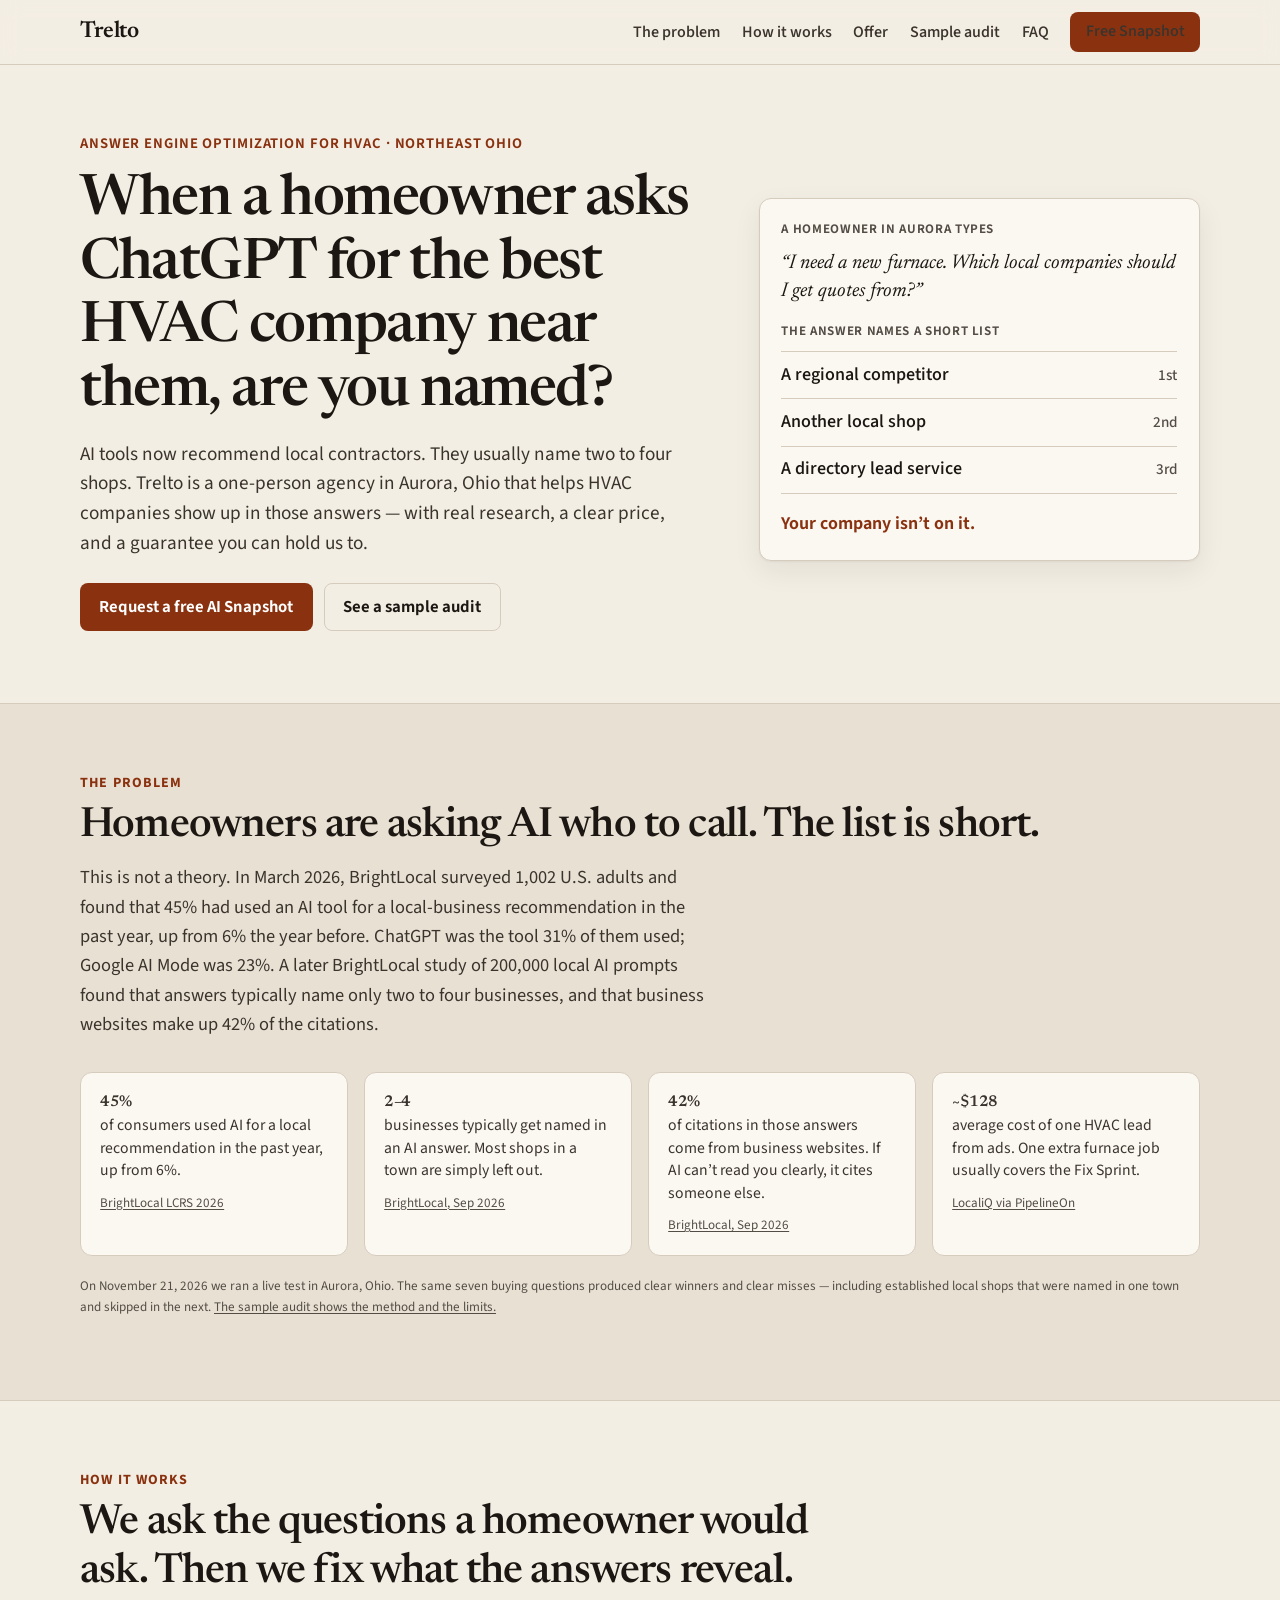
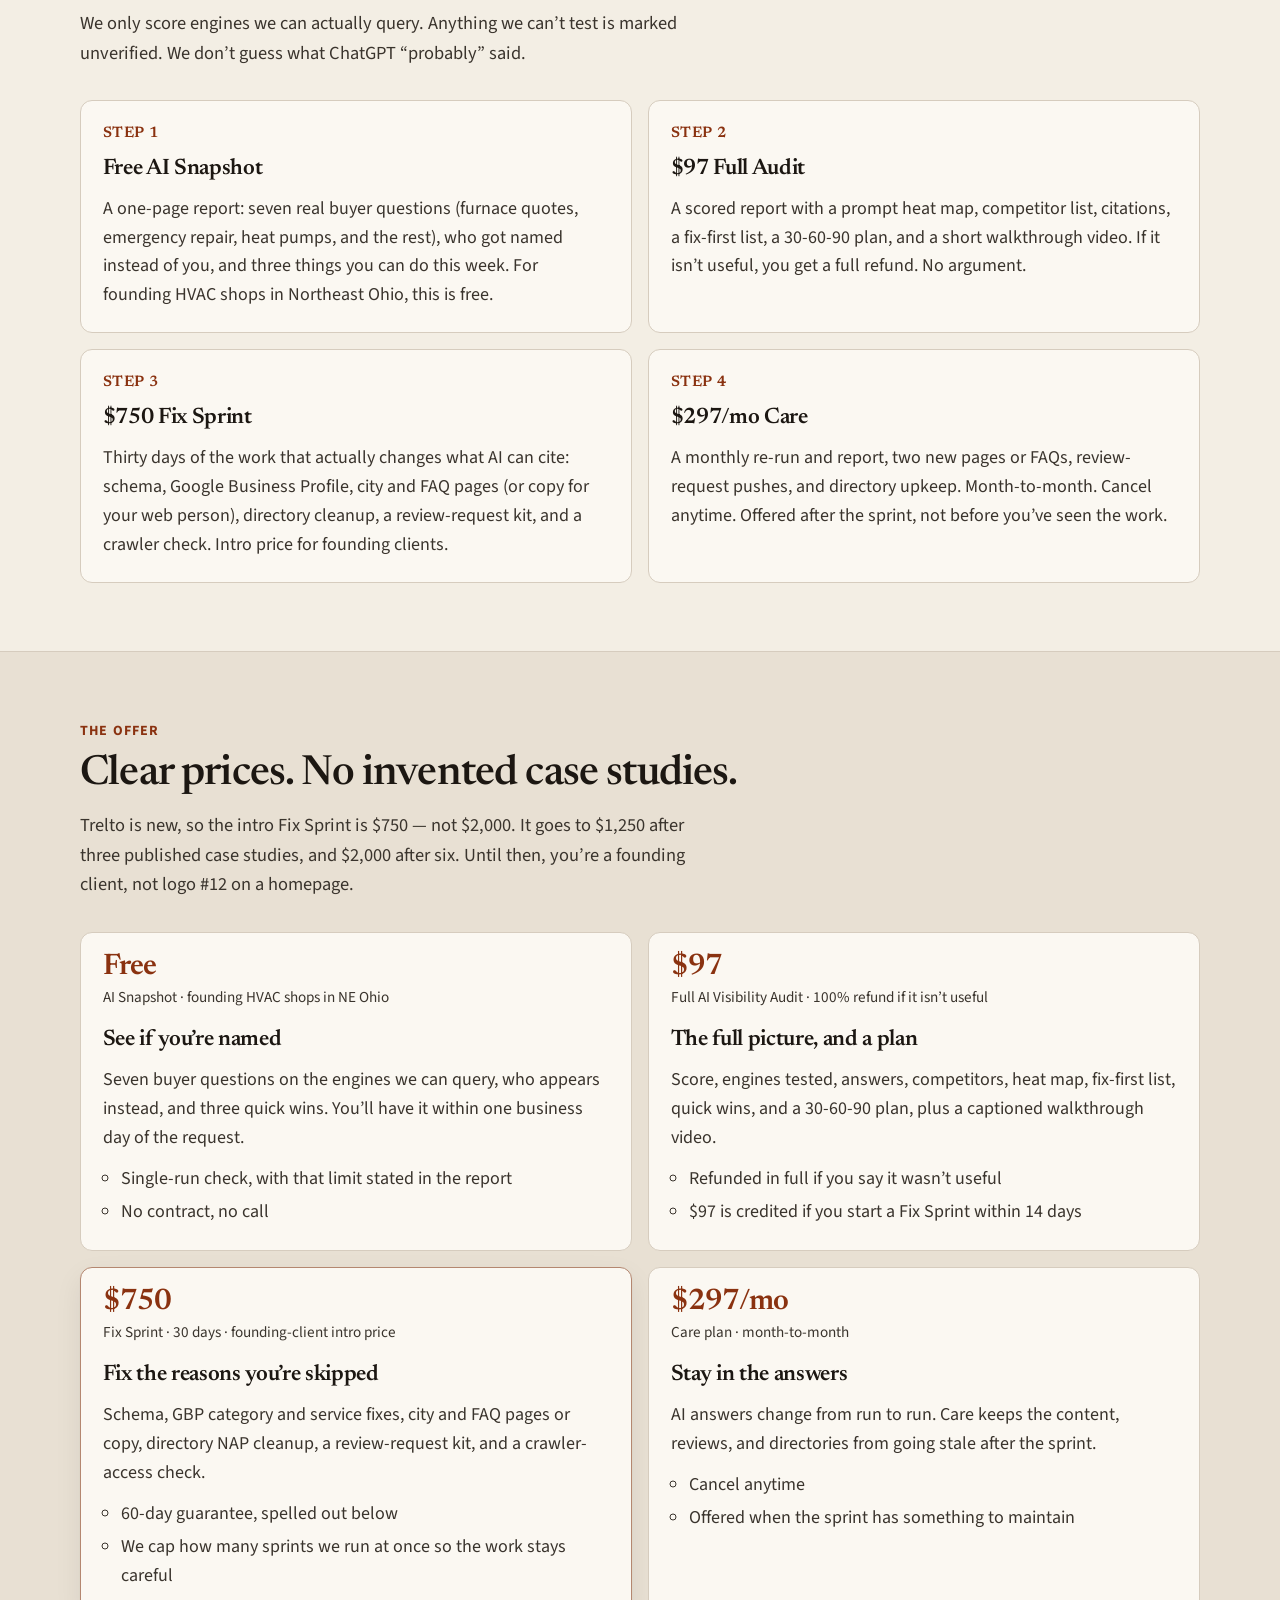
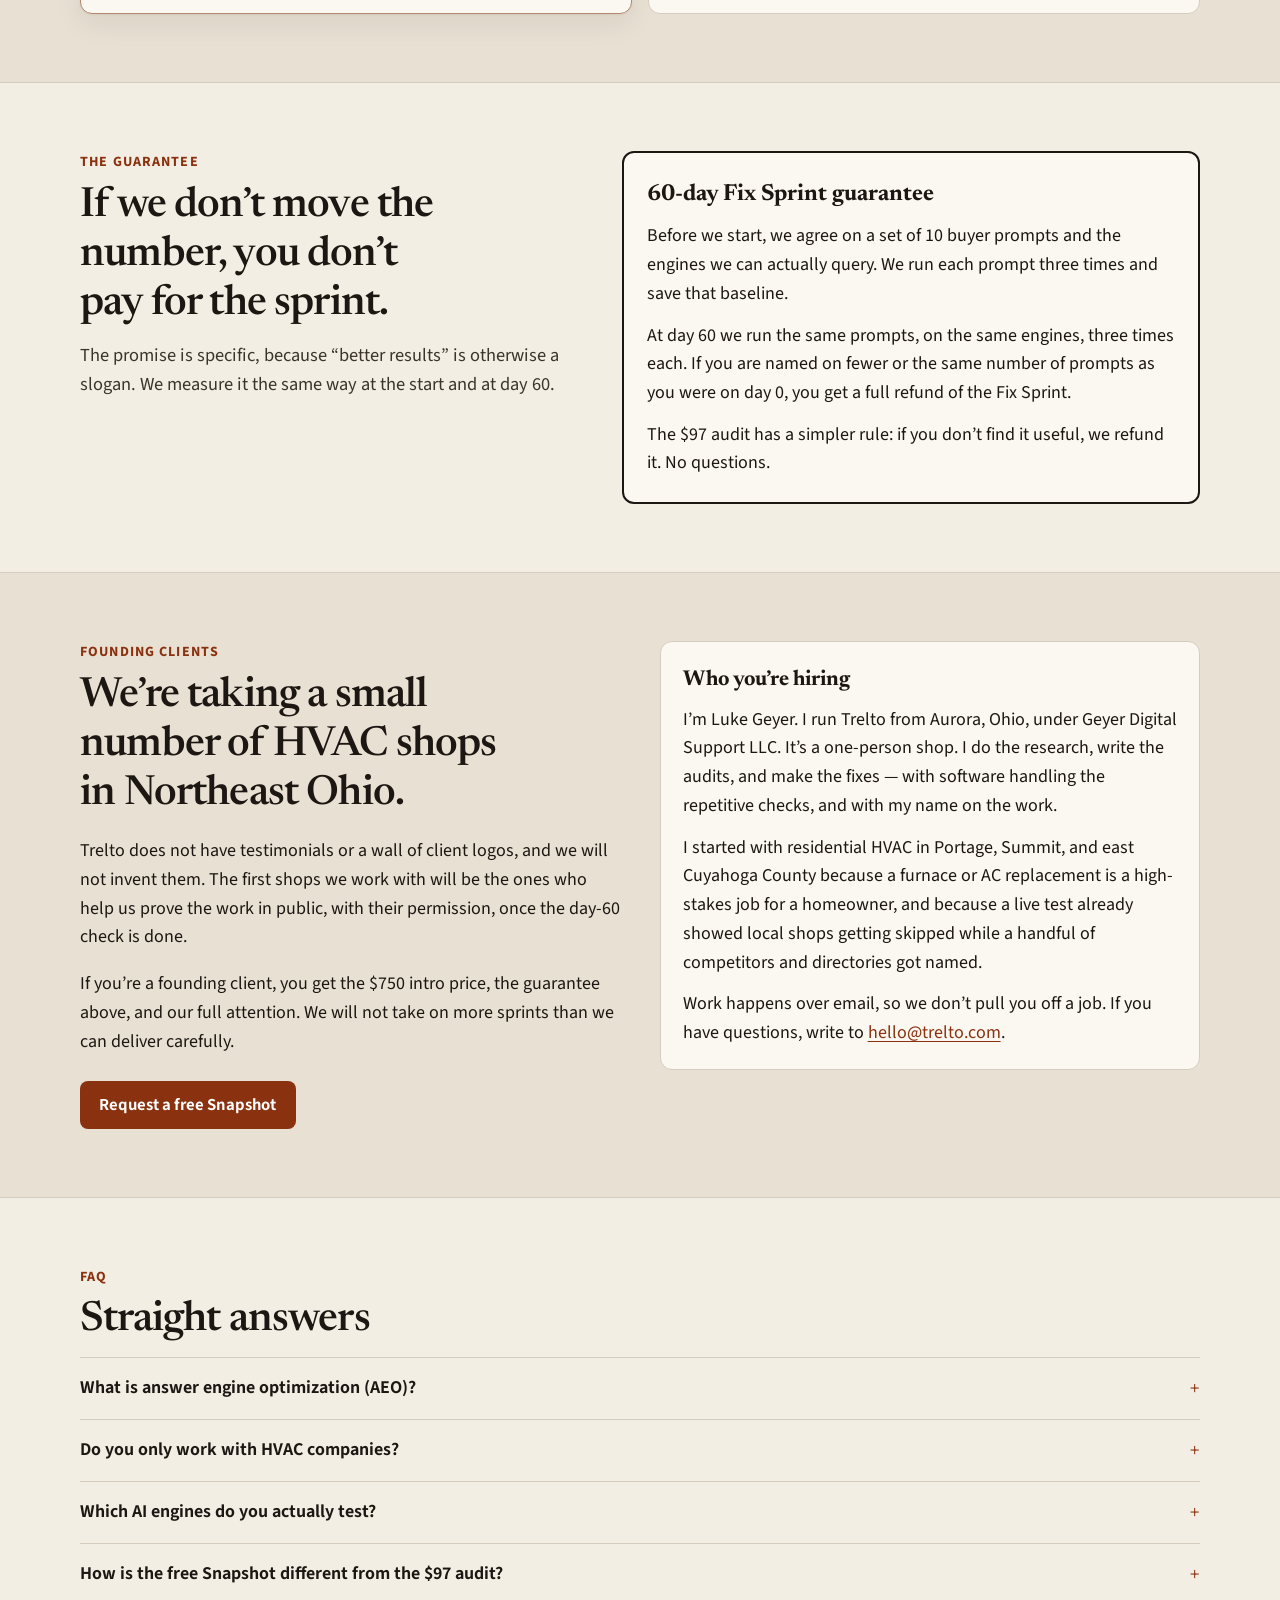
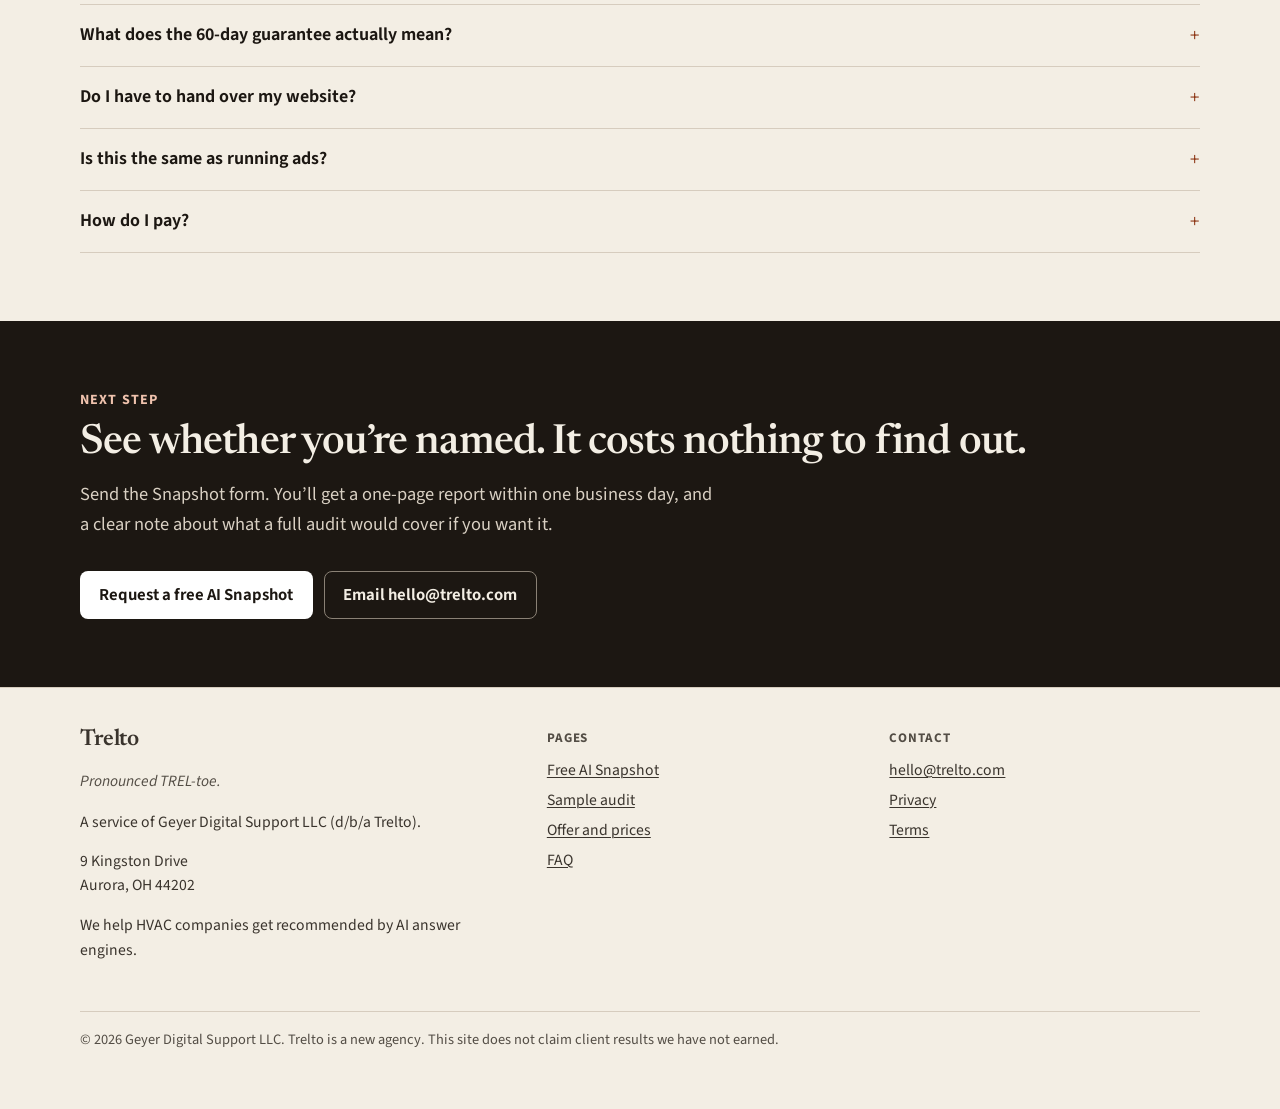
==== index.html @ c7f62af3 "Add home, styles, sample audit, and Snapshot pages" ====
<!DOCTYPE html>
<html lang="en">
<head>
  <meta charset="utf-8">
  <meta name="viewport" content="width=device-width, initial-scale=1">
  <title>Trelto — Get your HVAC company named by AI</title>
  <meta name="description" content="Trelto helps Northeast Ohio HVAC companies get recommended by ChatGPT, Google AI Overviews, and Perplexity. Free AI Snapshot, $97 audit, $750 Fix Sprint with a 60-day guarantee.">
  <link rel="canonical" href="https://trelto.com/">
  <meta name="theme-color" content="#f3eee4">
  <meta property="og:type" content="website">
  <meta property="og:site_name" content="Trelto">
  <meta property="og:title" content="Trelto — Get your HVAC company named by AI">
  <meta property="og:description" content="When a homeowner asks ChatGPT for the best HVAC company near them, are you named? Trelto is a one-person AEO agency in Aurora, Ohio.">
  <meta property="og:url" content="https://trelto.com/">
  <meta property="og:image" content="https://trelto.com/img/og.png">
  <meta property="og:image:width" content="1200">
  <meta property="og:image:height" content="630">
  <meta name="twitter:card" content="summary_large_image">
  <meta name="twitter:title" content="Trelto — Get your HVAC company named by AI">
  <meta name="twitter:description" content="When a homeowner asks ChatGPT for the best HVAC company near them, are you named?">
  <meta name="twitter:image" content="https://trelto.com/img/og.png">
  <link rel="icon" href="/img/favicon.svg" type="image/svg+xml">
  <link rel="icon" href="/img/favicon.png" type="image/png" sizes="32x32">
  <link rel="apple-touch-icon" href="/img/apple-touch-icon.png">
  <link rel="stylesheet" href="/css/styles.css">
  <script type="application/ld+json">
  {
    "@context": "https://schema.org",
    "@type": ["ProfessionalService", "LocalBusiness"],
    "name": "Trelto",
    "legalName": "Geyer Digital Support LLC",
    "url": "https://trelto.com/",
    "email": "hello@trelto.com",
    "description": "Trelto is a one-person answer engine optimization agency in Aurora, Ohio. It helps local HVAC companies get recommended by ChatGPT, Google AI Overviews, and Perplexity.",
    "image": "https://trelto.com/img/og.png",
    "founder": { "@type": "Person", "name": "Luke Geyer" },
    "alternateName": "Trelto",
    "address": {
      "@type": "PostalAddress",
      "streetAddress": "9 Kingston Drive",
      "addressLocality": "Aurora",
      "addressRegion": "OH",
      "postalCode": "44202",
      "addressCountry": "US"
    },
    "areaServed": [
      { "@type": "AdministrativeArea", "name": "Northeast Ohio" },
      { "@type": "City", "name": "Aurora", "containedInPlace": { "@type": "State", "name": "Ohio" } },
      { "@type": "AdministrativeArea", "name": "Portage County" },
      { "@type": "AdministrativeArea", "name": "Summit County" },
      { "@type": "AdministrativeArea", "name": "Cuyahoga County" }
    ],
    "priceRange": "$97–$750",
    "serviceType": "Answer engine optimization",
    "knowsAbout": ["Answer engine optimization", "Local SEO", "HVAC marketing", "Google Business Profile"],
    "offers": [
      {
        "@type": "Offer",
        "name": "AI Snapshot",
        "price": "0",
        "priceCurrency": "USD",
        "description": "A one-page check of how AI answer engines respond to seven local buyer questions, plus three quick wins."
      },
      {
        "@type": "Offer",
        "name": "Full AI Visibility Audit",
        "price": "97",
        "priceCurrency": "USD",
        "description": "A scored audit with a prompt heat map, competitor list, fix-first plan, and a walkthrough video. 100% refund if it is not useful."
      },
      {
        "@type": "Offer",
        "name": "Fix Sprint",
        "price": "750",
        "priceCurrency": "USD",
        "description": "A 30-day intro engagement to fix the issues that keep an HVAC company out of AI answers, with a 60-day refund guarantee."
      },
      {
        "@type": "Offer",
        "name": "Care plan",
        "price": "297",
        "priceCurrency": "USD",
        "description": "Month-to-month AI visibility upkeep. Cancel anytime."
      }
    ]
  }
  </script>
</head>
<body>
  <a class="skip-link" href="#main">Skip to content</a>
  <header class="site-header">
    <div class="wrap header-inner">
      <a class="wordmark" href="/" aria-current="page">Trelto</a>
      <button class="nav-toggle" type="button" aria-expanded="false" aria-controls="site-nav">Menu</button>
      <nav id="site-nav" class="site-nav" aria-label="Primary">
        <ul>
          <li><a href="#problem">The problem</a></li>
          <li><a href="#how">How it works</a></li>
          <li><a href="#offer">Offer</a></li>
          <li><a href="/sample-audit.html">Sample audit</a></li>
          <li><a href="#faq">FAQ</a></li>
          <li><a class="btn btn-sm btn-primary" href="/snapshot.html">Free Snapshot</a></li>
        </ul>
      </nav>
    </div>
  </header>

  <main id="main">
    <section class="hero">
      <div class="wrap hero-grid">
        <div>
          <p class="eyebrow">Answer engine optimization for HVAC · Northeast Ohio</p>
          <h1>When a homeowner asks ChatGPT for the best HVAC company near them, are you named?</h1>
          <p class="lede">AI tools now recommend local contractors. They usually name two to four shops. Trelto is a one-person agency in Aurora, Ohio that helps HVAC companies show up in those answers — with real research, a clear price, and a guarantee you can hold us to.</p>
          <div class="btn-row">
            <a class="btn btn-primary" href="/snapshot.html">Request a free AI Snapshot</a>
            <a class="btn btn-ghost" href="/sample-audit.html">See a sample audit</a>
          </div>
        </div>
        <aside class="prompt-card" aria-label="Example of an AI answer that skips a local shop">
          <p class="prompt-label">A homeowner in Aurora types</p>
          <p class="prompt-q">“I need a new furnace. Which local companies should I get quotes from?”</p>
          <p class="prompt-label">The answer names a short list</p>
          <ol class="prompt-names">
            <li><span>A regional competitor</span><span class="rank">1st</span></li>
            <li><span>Another local shop</span><span class="rank">2nd</span></li>
            <li><span>A directory lead service</span><span class="rank">3rd</span></li>
          </ol>
          <p class="prompt-miss">Your company isn’t on it.</p>
        </aside>
      </div>
    </section>

    <section id="problem" class="section band">
      <div class="wrap">
        <p class="section-kicker">The problem</p>
        <h2>Homeowners are asking AI who to call. The list is short.</h2>
        <p class="intro">This is not a theory. In March 2026, BrightLocal surveyed 1,002 U.S. adults and found that 45% had used an AI tool for a local-business recommendation in the past year, up from 6% the year before. ChatGPT was the tool 31% of them used; Google AI Mode was 23%. A later BrightLocal study of 200,000 local AI prompts found that answers typically name only two to four businesses, and that business websites make up 42% of the citations.</p>
        <div class="stat-grid">
          <article class="stat">
            <p class="stat-num">45%</p>
            <p>of consumers used AI for a local recommendation in the past year, up from 6%.</p>
            <cite><a href="https://www.brightlocal.com/research/lcrs-ai-trust/">BrightLocal LCRS 2026</a></cite>
          </article>
          <article class="stat">
            <p class="stat-num">2–4</p>
            <p>businesses typically get named in an AI answer. Most shops in a town are simply left out.</p>
            <cite><a href="https://www.brightlocal.com/research/local-ai-visibility-study/">BrightLocal, Sep 2026</a></cite>
          </article>
          <article class="stat">
            <p class="stat-num">42%</p>
            <p>of citations in those answers come from business websites. If AI can’t read you clearly, it cites someone else.</p>
            <cite><a href="https://www.brightlocal.com/research/local-ai-visibility-study/">BrightLocal, Sep 2026</a></cite>
          </article>
          <article class="stat">
            <p class="stat-num">~$128</p>
            <p>average cost of one HVAC lead from ads. One extra furnace job usually covers the Fix Sprint.</p>
            <cite><a href="https://pipelineon.com/blog/marketing-spend/">LocaliQ via PipelineOn</a></cite>
          </article>
        </div>
        <p class="source" style="margin-top:1.25rem">On November 21, 2026 we ran a live test in Aurora, Ohio. The same seven buying questions produced clear winners and clear misses — including established local shops that were named in one town and skipped in the next. <a href="/sample-audit.html">The sample audit shows the method and the limits.</a></p>
      </div>
    </section>

    <section id="how" class="section">
      <div class="wrap">
        <p class="section-kicker">How it works</p>
        <h2>We ask the questions a homeowner would ask. Then we fix what the answers reveal.</h2>
        <p class="intro">We only score engines we can actually query. Anything we can’t test is marked unverified. We don’t guess what ChatGPT “probably” said.</p>
        <ol class="steps">
          <li class="step">
            <span class="step-num">Step 1</span>
            <h3>Free AI Snapshot</h3>
            <p>A one-page report: seven real buyer questions (furnace quotes, emergency repair, heat pumps, and the rest), who got named instead of you, and three things you can do this week. For founding HVAC shops in Northeast Ohio, this is free.</p>
          </li>
          <li class="step">
            <span class="step-num">Step 2</span>
            <h3>$97 Full Audit</h3>
            <p>A scored report with a prompt heat map, competitor list, citations, a fix-first list, a 30-60-90 plan, and a short walkthrough video. If it isn’t useful, you get a full refund. No argument.</p>
          </li>
          <li class="step">
            <span class="step-num">Step 3</span>
            <h3>$750 Fix Sprint</h3>
            <p>Thirty days of the work that actually changes what AI can cite: schema, Google Business Profile, city and FAQ pages (or copy for your web person), directory cleanup, a review-request kit, and a crawler check. Intro price for founding clients.</p>
          </li>
          <li class="step">
            <span class="step-num">Step 4</span>
            <h3>$297/mo Care</h3>
            <p>A monthly re-run and report, two new pages or FAQs, review-request pushes, and directory upkeep. Month-to-month. Cancel anytime. Offered after the sprint, not before you’ve seen the work.</p>
          </li>
        </ol>
      </div>
    </section>

    <section id="offer" class="section band">
      <div class="wrap">
        <p class="section-kicker">The offer</p>
        <h2>Clear prices. No invented case studies.</h2>
        <p class="intro">Trelto is new, so the intro Fix Sprint is $750 — not $2,000. It goes to $1,250 after three published case studies, and $2,000 after six. Until then, you’re a founding client, not logo #12 on a homepage.</p>
        <ul class="offer-list">
          <li class="offer-card">
            <span class="offer-price">Free</span>
            <p class="offer-meta">AI Snapshot · founding HVAC shops in NE Ohio</p>
            <h3>See if you’re named</h3>
            <p>Seven buyer questions on the engines we can query, who appears instead, and three quick wins. You’ll have it within one business day of the request.</p>
            <ul>
              <li>Single-run check, with that limit stated in the report</li>
              <li>No contract, no call</li>
            </ul>
          </li>
          <li class="offer-card">
            <span class="offer-price">$97</span>
            <p class="offer-meta">Full AI Visibility Audit · 100% refund if it isn’t useful</p>
            <h3>The full picture, and a plan</h3>
            <p>Score, engines tested, answers, competitors, heat map, fix-first list, quick wins, and a 30-60-90 plan, plus a captioned walkthrough video.</p>
            <ul>
              <li>Refunded in full if you say it wasn’t useful</li>
              <li>$97 is credited if you start a Fix Sprint within 14 days</li>
            </ul>
          </li>
          <li class="offer-card featured">
            <span class="offer-price">$750</span>
            <p class="offer-meta">Fix Sprint · 30 days · founding-client intro price</p>
            <h3>Fix the reasons you’re skipped</h3>
            <p>Schema, GBP category and service fixes, city and FAQ pages or copy, directory NAP cleanup, a review-request kit, and a crawler-access check.</p>
            <ul>
              <li>60-day guarantee, spelled out below</li>
              <li>We cap how many sprints we run at once so the work stays careful</li>
            </ul>
          </li>
          <li class="offer-card">
            <span class="offer-price">$297/mo</span>
            <p class="offer-meta">Care plan · month-to-month</p>
            <h3>Stay in the answers</h3>
            <p>AI answers change from run to run. Care keeps the content, reviews, and directories from going stale after the sprint.</p>
            <ul>
              <li>Cancel anytime</li>
              <li>Offered when the sprint has something to maintain</li>
            </ul>
          </li>
        </ul>
      </div>
    </section>

    <section id="guarantee" class="section">
      <div class="wrap guarantee">
        <div>
          <p class="section-kicker">The guarantee</p>
          <h2>If we don’t move the number, you don’t pay for the sprint.</h2>
          <p class="intro">The promise is specific, because “better results” is otherwise a slogan. We measure it the same way at the start and at day 60.</p>
        </div>
        <div class="guarantee-box">
          <h3>60-day Fix Sprint guarantee</h3>
          <p>Before we start, we agree on a set of 10 buyer prompts and the engines we can actually query. We run each prompt three times and save that baseline.</p>
          <p>At day 60 we run the same prompts, on the same engines, three times each. If you are named on fewer or the same number of prompts as you were on day 0, you get a full refund of the Fix Sprint.</p>
          <p>The $97 audit has a simpler rule: if you don’t find it useful, we refund it. No questions.</p>
        </div>
      </div>
    </section>

    <section id="founding" class="section band">
      <div class="wrap split">
        <div>
          <p class="section-kicker">Founding clients</p>
          <h2>We’re taking a small number of HVAC shops in Northeast Ohio.</h2>
          <p>Trelto does not have testimonials or a wall of client logos, and we will not invent them. The first shops we work with will be the ones who help us prove the work in public, with their permission, once the day-60 check is done.</p>
          <p>If you’re a founding client, you get the $750 intro price, the guarantee above, and our full attention. We will not take on more sprints than we can deliver carefully.</p>
          <div class="btn-row">
            <a class="btn btn-primary" href="/snapshot.html">Request a free Snapshot</a>
          </div>
        </div>
        <div id="about" class="note">
          <h3>Who you’re hiring</h3>
          <p>I’m Luke Geyer. I run Trelto from Aurora, Ohio, under Geyer Digital Support LLC. It’s a one-person shop. I do the research, write the audits, and make the fixes — with software handling the repetitive checks, and with my name on the work.</p>
          <p>I started with residential HVAC in Portage, Summit, and east Cuyahoga County because a furnace or AC replacement is a high-stakes job for a homeowner, and because a live test already showed local shops getting skipped while a handful of competitors and directories got named.</p>
          <p>Work happens over email, so we don’t pull you off a job. If you have questions, write to <a href="mailto:hello@trelto.com">hello@trelto.com</a>.</p>
        </div>
      </div>
    </section>

    <section id="faq" class="section">
      <div class="wrap">
        <p class="section-kicker">FAQ</p>
        <h2>Straight answers</h2>
        <div class="faq">
          <details>
            <summary>What is answer engine optimization (AEO)?</summary>
            <p>It’s the work of making a business easy for AI answer tools — ChatGPT, Google AI Overviews, Perplexity, and others — to name and describe accurately when someone asks a buying question. It overlaps with local SEO (your site, your Google Business Profile, your reviews, your directories), but the test is different: when a homeowner asks who to call, are you in the answer?</p>
          </details>
          <details>
            <summary>Do you only work with HVAC companies?</summary>
            <p>Right now, yes. Residential HVAC in Northeast Ohio is the first niche, on purpose. If the work holds up, we can take on nearby trades later. If you’re outside HVAC or outside this area, you can still write, but we may decline until we can do the job properly.</p>
          </details>
          <details>
            <summary>Which AI engines do you actually test?</summary>
            <p>Only engines we can query for that report. Every Snapshot and audit includes an engines table. Anything we could not test is marked unverified and is not scored. We will not estimate what ChatGPT or Google “probably” said. As more engines become testable, they get added to new reports and to sprint baselines.</p>
          </details>
          <details>
            <summary>How is the free Snapshot different from the $97 audit?</summary>
            <p>The Snapshot is one page: seven buyer questions, who was named, and three quick wins, from a single run. The $97 audit is the full report — score, heat map, competitors, citations, a ranked fix list, a 30-60-90 plan — plus a short walkthrough video. If you buy a Fix Sprint within 14 days of the audit, the $97 is credited toward it.</p>
          </details>
          <details>
            <summary>What does the 60-day guarantee actually mean?</summary>
            <p>It’s a count, not a vibe. We agree on 10 prompts and the engines we can query, run each prompt three times at day 0, and do the same at day 60. If you are not named on more of those prompts than at the start, the Fix Sprint is refunded in full. AI answers do vary from run to run, which is why we use three runs and a fixed prompt set.</p>
          </details>
          <details>
            <summary>Do I have to hand over my website?</summary>
            <p>No. After a sprint is paid, we send an intake form. You can give site access, or we can write the pages and schema and send them to your web person. We also ask for a Google Business Profile manager invite when that’s possible. We never need bank access or the ability to spend your ad budget.</p>
          </details>
          <details>
            <summary>Is this the same as running ads?</summary>
            <p>No. The Snapshot, audit, sprint, and Care plan are about organic AI answers and the public information those tools cite. We may offer a Google Ads add-on later, only after we have Care clients who want it, and ad spend would be paid by you in your own account. It is not part of the $750 sprint.</p>
          </details>
          <details>
            <summary>How do I pay?</summary>
            <p>You’ll get a Stripe payment link by email when you’re ready for the audit, the sprint, or Care. There is no checkout on this site yet, and no invoice from a random personal account. Trelto is a service of Geyer Digital Support LLC.</p>
          </details>
        </div>
      </div>
    </section>

    <section class="section ink-band cta-band" aria-labelledby="cta-title">
      <div class="wrap">
        <p class="section-kicker">Next step</p>
        <h2 id="cta-title">See whether you’re named. It costs nothing to find out.</h2>
        <p class="intro">Send the Snapshot form. You’ll get a one-page report within one business day, and a clear note about what a full audit would cover if you want it.</p>
        <div class="btn-row">
          <a class="btn btn-primary" href="/snapshot.html">Request a free AI Snapshot</a>
          <a class="btn btn-ghost" href="mailto:hello@trelto.com">Email hello@trelto.com</a>
        </div>
      </div>
    </section>
  </main>

  <footer class="site-footer">
    <div class="wrap">
      <div class="footer-grid">
        <div>
          <a class="wordmark" href="/">Trelto</a>
          <p class="pronounce">Pronounced TREL-toe.</p>
          <p>A service of Geyer Digital Support LLC (d/b/a Trelto).</p>
          <address>9 Kingston Drive<br>Aurora, OH 44202</address>
          <p>We help HVAC companies get recommended by AI answer engines.</p>
        </div>
        <div>
          <h2>Pages</h2>
          <ul>
            <li><a href="/snapshot.html">Free AI Snapshot</a></li>
            <li><a href="/sample-audit.html">Sample audit</a></li>
            <li><a href="/#offer">Offer and prices</a></li>
            <li><a href="/#faq">FAQ</a></li>
          </ul>
        </div>
        <div>
          <h2>Contact</h2>
          <ul>
            <li><a href="mailto:hello@trelto.com">hello@trelto.com</a></li>
            <li><a href="/privacy.html">Privacy</a></li>
            <li><a href="/terms.html">Terms</a></li>
          </ul>
        </div>
      </div>
      <p class="legal-line">© 2026 Geyer Digital Support LLC. Trelto is a new agency. This site does not claim client results we have not earned.</p>
    </div>
  </footer>
  <script src="/js/main.js" defer></script>
</body>
</html>
---- css/styles.css ----
/* Trelto — trelto.com
   Self-hosted fonts, mobile-first, no tracking. */

@font-face {
  font-family: "Newsreader";
  src: url("/fonts/newsreader.woff2") format("woff2");
  font-style: normal;
  font-weight: 400 700;
  font-display: swap;
}

@font-face {
  font-family: "Newsreader";
  src: url("/fonts/newsreader-italic.woff2") format("woff2");
  font-style: italic;
  font-weight: 400 700;
  font-display: swap;
}

@font-face {
  font-family: "Source Sans 3";
  src: url("/fonts/source-sans-3.woff2") format("woff2");
  font-style: normal;
  font-weight: 400 700;
  font-display: swap;
}

@font-face {
  font-family: "Source Sans 3";
  src: url("/fonts/source-sans-3-italic.woff2") format("woff2");
  font-style: italic;
  font-weight: 400 700;
  font-display: swap;
}

:root {
  --ink: #1c1712;
  --ink-soft: #3a342d;
  --muted: #534d45;
  --paper: #f3eee4;
  --paper-2: #e8e0d3;
  --white: #fbf8f2;
  --ember: #8a3210;
  --ember-hover: #6e270c;
  --ember-soft: #f1d9cc;
  --line: #d6ccbe;
  --ok: #145336;
  --ok-bg: #d7eee1;
  --mid: #6b4700;
  --mid-bg: #f3e4b8;
  --no: #7a2a1d;
  --no-bg: #f3dcd6;
  --unv: #534d45;
  --unv-bg: #e6e0d5;
  --focus: #0b57d0;
  --shadow: 0 1px 2px rgba(28, 23, 18, 0.05), 0 10px 28px rgba(28, 23, 18, 0.07);
  --radius: 12px;
  --wrap: 70rem;
  --prose: 40rem;
  --font-serif: "Newsreader", "Iowan Old Style", "Palatino Linotype", Palatino, Georgia, serif;
  --font-sans: "Source Sans 3", "Segoe UI", system-ui, -apple-system, sans-serif;
  --header-h: 4rem;
}

*,
*::before,
*::after {
  box-sizing: border-box;
}

html {
  scroll-behavior: smooth;
  -webkit-text-size-adjust: 100%;
}

@media (prefers-reduced-motion: reduce) {
  html { scroll-behavior: auto; }
  *, *::before, *::after {
    animation: none !important;
    transition: none !important;
  }
}

body {
  margin: 0;
  font-family: var(--font-sans);
  font-size: 1.125rem;
  line-height: 1.6;
  color: var(--ink);
  background: var(--paper);
  text-rendering: optimizeLegibility;
}

img { max-width: 100%; height: auto; }
iframe { border: 0; }

:focus-visible {
  outline: 3px solid var(--focus);
  outline-offset: 3px;
}

a {
  color: var(--ember);
  text-decoration-thickness: 1px;
  text-underline-offset: 0.15em;
}

a:hover,
a:focus-visible {
  color: var(--ember-hover);
}

.skip-link {
  position: absolute;
  left: 0.75rem;
  top: -4rem;
  z-index: 100;
  background: var(--ink);
  color: var(--white);
  padding: 0.6rem 0.9rem;
  border-radius: 6px;
  text-decoration: none;
}

.skip-link:focus {
  top: 0.75rem;
}

.wrap {
  width: min(100% - 2rem, var(--wrap));
  margin-inline: auto;
}

.wrap-prose {
  width: min(100% - 2rem, var(--prose));
  margin-inline: auto;
}

/* Header */

.site-header {
  position: sticky;
  top: 0;
  z-index: 50;
  background: color-mix(in srgb, var(--paper) 92%, transparent);
  backdrop-filter: blur(10px);
  border-bottom: 1px solid var(--line);
}

.header-inner {
  display: flex;
  align-items: center;
  justify-content: space-between;
  min-height: var(--header-h);
  gap: 1rem;
}

.wordmark {
  font-family: var(--font-serif);
  font-weight: 600;
  font-size: 1.45rem;
  letter-spacing: -0.02em;
  color: var(--ink);
  text-decoration: none;
  line-height: 1;
}

.wordmark:hover,
.wordmark:focus-visible {
  color: var(--ember);
}

.nav-toggle {
  display: inline-flex;
  align-items: center;
  justify-content: center;
  min-height: 2.75rem;
  padding: 0.4rem 0.8rem;
  border: 1px solid var(--line);
  background: var(--white);
  color: var(--ink);
  font: inherit;
  font-size: 1rem;
  font-weight: 600;
  border-radius: 8px;
  cursor: pointer;
}

.site-nav ul {
  list-style: none;
  margin: 0;
  padding: 0;
}

.site-nav a {
  color: var(--ink-soft);
  text-decoration: none;
  font-weight: 550;
  font-size: 1rem;
}

.site-nav a:hover,
.site-nav a[aria-current="page"] {
  color: var(--ink);
}

@media (max-width: 51.99rem) {
  .site-nav {
    display: none;
    position: absolute;
    left: 0;
    right: 0;
    top: 100%;
    background: var(--paper);
    border-bottom: 1px solid var(--line);
    padding: 0.5rem 1rem 1.25rem;
  }

  .site-nav.is-open { display: block; }

  .site-nav ul {
    display: flex;
    flex-direction: column;
    gap: 0.15rem;
  }

  .site-nav a {
    display: block;
    padding: 0.7rem 0.4rem;
  }
}

@media (min-width: 52rem) {
  .nav-toggle { display: none; }

  .site-nav ul {
    display: flex;
    align-items: center;
    gap: 1.35rem;
  }
}

/* Buttons */

.btn {
  display: inline-flex;
  align-items: center;
  justify-content: center;
  gap: 0.4rem;
  min-height: 3rem;
  padding: 0.55rem 1.15rem;
  border-radius: 8px;
  font-family: var(--font-sans);
  font-size: 1.05rem;
  font-weight: 650;
  text-decoration: none;
  border: 1px solid transparent;
  cursor: pointer;
  line-height: 1.2;
}

.btn-sm {
  min-height: 2.5rem;
  padding: 0.35rem 0.9rem;
  font-size: 0.98rem;
}

.btn-primary {
  background: var(--ember);
  color: #fff;
}

.btn-primary:hover,
.btn-primary:focus-visible {
  background: var(--ember-hover);
  color: #fff;
}

.btn-ghost {
  background: transparent;
  color: var(--ink);
  border-color: var(--line);
}

.btn-ghost:hover,
.btn-ghost:focus-visible {
  background: var(--white);
  border-color: var(--ink);
}

.btn-row {
  display: flex;
  flex-wrap: wrap;
  gap: 0.7rem;
  margin-top: 1.5rem;
}

/* Hero */

.hero {
  padding: 2.5rem 0 3rem;
}

@media (min-width: 52rem) {
  .hero { padding: 4rem 0 4.5rem; }
}

.hero-grid {
  display: grid;
  gap: 2rem;
}

@media (min-width: 58rem) {
  .hero-grid {
    grid-template-columns: minmax(0, 1.2fr) minmax(18rem, 0.85fr);
    gap: 3.5rem;
    align-items: center;
  }
}

.eyebrow {
  display: inline-block;
  font-size: 0.92rem;
  font-weight: 650;
  letter-spacing: 0.06em;
  text-transform: uppercase;
  color: var(--ember);
  margin: 0 0 0.85rem;
}

.hero h1 {
  font-family: var(--font-serif);
  font-weight: 550;
  font-size: clamp(2.05rem, 1.2rem + 3vw, 3.55rem);
  line-height: 1.12;
  letter-spacing: -0.025em;
  margin: 0 0 1rem;
  text-wrap: balance;
}

.lede {
  font-size: 1.2rem;
  line-height: 1.55;
  color: var(--ink-soft);
  margin: 0;
  max-width: 38rem;
}

.prompt-card {
  background: var(--white);
  border: 1px solid var(--line);
  border-radius: var(--radius);
  box-shadow: var(--shadow);
  padding: 1.25rem 1.35rem 1.35rem;
}

.prompt-card p {
  margin: 0;
}

.prompt-label {
  font-size: 0.82rem;
  font-weight: 650;
  letter-spacing: 0.05em;
  text-transform: uppercase;
  color: var(--muted);
  margin-bottom: 0.55rem !important;
}

.prompt-q {
  font-family: var(--font-serif);
  font-size: 1.25rem;
  font-style: italic;
  line-height: 1.4;
  margin-bottom: 1rem !important;
}

.prompt-names {
  list-style: none;
  margin: 0 0 1rem;
  padding: 0;
  border-top: 1px solid var(--line);
}

.prompt-names li {
  display: flex;
  align-items: baseline;
  justify-content: space-between;
  gap: 1rem;
  padding: 0.55rem 0;
  border-bottom: 1px solid var(--line);
  font-weight: 550;
}

.prompt-names .rank {
  color: var(--muted);
  font-variant-numeric: tabular-nums;
  font-weight: 500;
  font-size: 0.95rem;
}

.prompt-miss {
  margin: 0;
  color: var(--ember);
  font-weight: 650;
}

/* Sections */

.section {
  padding: 3rem 0;
}

@media (min-width: 52rem) {
  .section { padding: 4.25rem 0; }
}

.section-kicker {
  font-size: 0.88rem;
  font-weight: 700;
  letter-spacing: 0.08em;
  text-transform: uppercase;
  color: var(--ember);
  margin: 0 0 0.5rem;
}

.section h2,
.page-hero h1 {
  font-family: var(--font-serif);
  font-weight: 550;
  font-size: clamp(1.8rem, 1.2rem + 1.8vw, 2.6rem);
  letter-spacing: -0.02em;
  line-height: 1.18;
  margin: 0 0 0.75rem;
  text-wrap: balance;
}

.section .intro,
.page-hero .intro {
  font-size: 1.15rem;
  color: var(--ink-soft);
  max-width: 40rem;
  margin: 0 0 2rem;
}

.band {
  background: var(--paper-2);
  border-block: 1px solid var(--line);
}

.ink-band {
  background: var(--ink);
  color: var(--paper);
}

.ink-band h2,
.ink-band .section-kicker,
.ink-band a {
  color: var(--paper);
}

.ink-band .section-kicker { color: #efc2ad; }

.ink-band .intro { color: #d9d0c3; }

/* Stats */

.stat-grid {
  display: grid;
  gap: 1rem;
}

@media (min-width: 40rem) {
  .stat-grid { grid-template-columns: 1fr 1fr; }
}

@media (min-width: 70rem) {
  .stat-grid { grid-template-columns: repeat(4, 1fr); }
}

.stat {
  background: var(--white);
  border: 1px solid var(--line);
  border-radius: var(--radius);
  padding: 1.15rem 1.2rem 1.2rem;
}

.stat-num {
  font-family: var(--font-serif);
  font-size: 2.15rem;
  font-weight: 600;
  letter-spacing: -0.03em;
  line-height: 1;
  margin: 0 0 0.45rem;
  color: var(--ink);
}

.stat p {
  margin: 0;
  font-size: 0.98rem;
  color: var(--ink-soft);
  line-height: 1.45;
}

.stat cite,
.source {
  display: block;
  margin-top: 0.65rem;
  font-style: normal;
  font-size: 0.82rem;
  color: var(--muted);
}

.source a,
.stat cite a {
  color: var(--muted);
}

/* How it works / offer */

.steps,
.offer-list {
  list-style: none;
  margin: 0;
  padding: 0;
  display: grid;
  gap: 1rem;
}

@media (min-width: 52rem) {
  .steps { grid-template-columns: repeat(2, 1fr); }
}

.step,
.offer-card {
  background: var(--white);
  border: 1px solid var(--line);
  border-radius: var(--radius);
  padding: 1.3rem 1.35rem 1.4rem;
}

.offer-card.featured {
  border-color: color-mix(in srgb, var(--ember) 45%, var(--line));
  box-shadow: var(--shadow);
}

.step-num,
.offer-price {
  font-family: var(--font-serif);
  font-weight: 600;
  color: var(--ember);
}

.step-num {
  display: block;
  font-size: 0.95rem;
  letter-spacing: 0.04em;
  text-transform: uppercase;
  margin-bottom: 0.35rem;
}

.step h3,
.offer-card h3 {
  font-family: var(--font-serif);
  font-size: 1.4rem;
  font-weight: 600;
  margin: 0 0 0.45rem;
  letter-spacing: -0.015em;
}

.step p,
.offer-card p,
.offer-card li {
  margin: 0;
  color: var(--ink-soft);
}

.offer-card .offer-price {
  font-size: 1.85rem;
  letter-spacing: -0.03em;
  margin: 0 0 0.15rem;
  line-height: 1;
  display: block;
}

.offer-meta {
  font-size: 0.95rem;
  color: var(--muted);
  margin: 0 0 0.85rem !important;
}

.offer-card ul {
  margin: 0.75rem 0 0;
  padding-left: 1.15rem;
}

.offer-card li + li { margin-top: 0.3rem; }

@media (min-width: 52rem) {
  .offer-list { grid-template-columns: 1fr 1fr; }
}

/* Guarantee */

.guarantee {
  display: grid;
  gap: 1.25rem;
  align-items: start;
}

@media (min-width: 52rem) {
  .guarantee { grid-template-columns: 1fr 1.15fr; gap: 2.5rem; }
}

.guarantee-box {
  background: var(--white);
  border: 2px solid var(--ink);
  border-radius: var(--radius);
  padding: 1.4rem 1.4rem 1.5rem;
}

.guarantee-box h3 {
  font-family: var(--font-serif);
  font-size: 1.45rem;
  margin: 0 0 0.6rem;
}

.guarantee-box p { margin: 0 0 0.8rem; }
.guarantee-box p:last-child { margin-bottom: 0; }

/* Founding / about */

.split {
  display: grid;
  gap: 1.5rem;
}

@media (min-width: 52rem) {
  .split { grid-template-columns: 1fr 1fr; gap: 2.5rem; align-items: start; }
}

.note {
  background: var(--white);
  border: 1px solid var(--line);
  border-radius: var(--radius);
  padding: 1.3rem 1.35rem;
}

.note h3 {
  font-family: var(--font-serif);
  margin: 0 0 0.5rem;
  font-size: 1.35rem;
}

.note p { margin: 0 0 0.8rem; }
.note p:last-child { margin-bottom: 0; }

/* FAQ */

.faq {
  display: grid;
  gap: 0;
  border-top: 1px solid var(--line);
}

.faq details {
  border-bottom: 1px solid var(--line);
}

.faq summary {
  cursor: pointer;
  font-weight: 650;
  padding: 1rem 0;
  list-style: none;
  display: flex;
  justify-content: space-between;
  gap: 1rem;
  align-items: baseline;
}

.faq summary::-webkit-details-marker { display: none; }

.faq summary::after {
  content: "+";
  font-family: var(--font-serif);
  font-size: 1.4rem;
  font-weight: 500;
  color: var(--ember);
  line-height: 1;
}

.faq details[open] summary::after { content: "–"; }

.faq details p {
  margin: 0 0 1.15rem;
  color: var(--ink-soft);
  max-width: 42rem;
}

.faq a { color: var(--ember); }

/* Footer */

.site-footer {
  border-top: 1px solid var(--line);
  padding: 2.5rem 0 2.75rem;
  font-size: 0.98rem;
  color: var(--ink-soft);
}

.footer-grid {
  display: grid;
  gap: 1.5rem;
}

@media (min-width: 52rem) {
  .footer-grid {
    grid-template-columns: 1.4fr 1fr 1fr;
    gap: 2rem;
  }
}

.site-footer h2 {
  font-family: var(--font-sans);
  font-size: 0.82rem;
  letter-spacing: 0.07em;
  text-transform: uppercase;
  margin: 0 0 0.55rem;
  color: var(--muted);
}

.site-footer ul {
  list-style: none;
  margin: 0;
  padding: 0;
}

.site-footer li { margin: 0 0 0.3rem; }

.site-footer a {
  color: var(--ink-soft);
  text-decoration-thickness: 1px;
  text-underline-offset: 0.15em;
}

.site-footer a:hover { color: var(--ink); }

.pronounce {
  font-style: italic;
  color: var(--muted);
}

.site-footer address {
  font-style: normal;
  margin: 0 0 0.8rem;
  line-height: 1.5;
}

.legal-line {
  margin-top: 2rem;
  padding-top: 1rem;
  border-top: 1px solid var(--line);
  font-size: 0.9rem;
  color: var(--muted);
}

/* Inner pages */

.page-hero {
  padding: 2.25rem 0 1.5rem;
}

.crumb {
  font-size: 0.95rem;
  color: var(--muted);
  margin: 0 0 0.75rem;
}

.crumb a { color: var(--muted); }

/* Forms */

.form {
  background: var(--white);
  border: 1px solid var(--line);
  border-radius: var(--radius);
  padding: 1.25rem;
  box-shadow: var(--shadow);
}

@media (min-width: 40rem) {
  .form { padding: 1.6rem 1.7rem; }
}

.form-row {
  display: grid;
  gap: 0.95rem;
}

@media (min-width: 40rem) {
  .form-row.two { grid-template-columns: 1fr 1fr; }
}

label,
.legend-like {
  display: block;
  font-weight: 650;
  font-size: 0.98rem;
  margin-bottom: 0.35rem;
}

.hint {
  font-weight: 400;
  color: var(--muted);
  font-size: 0.92rem;
}

input[type="text"],
input[type="email"],
input[type="url"],
input[type="tel"],
select,
textarea {
  width: 100%;
  min-height: 2.85rem;
  padding: 0.55rem 0.7rem;
  border: 1px solid #c9bfb0;
  border-radius: 8px;
  background: var(--white);
  color: var(--ink);
  font: inherit;
  font-size: 1.05rem;
}

textarea {
  min-height: 7.5rem;
  resize: vertical;
}

input:user-invalid,
textarea:user-invalid,
select:user-invalid {
  border-color: var(--no);
}

.checks {
  display: grid;
  gap: 0.4rem;
}

.checks label {
  font-weight: 500;
  display: flex;
  align-items: flex-start;
  gap: 0.5rem;
  margin: 0;
}

.checks input {
  margin-top: 0.3rem;
  width: 1.1rem;
  height: 1.1rem;
  accent-color: var(--ember);
}

.hp {
  position: absolute;
  left: -9999px;
  width: 1px;
  height: 1px;
  overflow: hidden;
}

.form-actions {
  display: flex;
  flex-wrap: wrap;
  align-items: center;
  gap: 0.85rem 1.2rem;
  margin-top: 1.2rem;
}

.form-note,
.form-status {
  font-size: 0.98rem;
  color: var(--ink-soft);
  margin: 0;
}

.form-status[data-state="ok"] { color: var(--ok); font-weight: 650; }
.form-status[data-state="err"] { color: var(--no); font-weight: 650; }

/* Sample audit */

.banner {
  background: var(--mid-bg);
  border: 1px solid color-mix(in srgb, var(--mid) 35%, var(--line));
  border-radius: var(--radius);
  padding: 1rem 1.15rem;
  margin: 0 0 1.75rem;
}

.banner p { margin: 0; }
.banner p + p { margin-top: 0.6rem; }

.score-block {
  display: grid;
  gap: 1.25rem;
  margin: 0 0 2rem;
}

@media (min-width: 48rem) {
  .score-block {
    grid-template-columns: auto 1fr;
    gap: 2rem;
    align-items: start;
  }
}

.score-mark {
  background: var(--white);
  border: 1px solid var(--line);
  border-radius: var(--radius);
  padding: 1.1rem 1.3rem 1.2rem;
  text-align: center;
  min-width: 11rem;
}

.score-mark .num {
  font-family: var(--font-serif);
  font-size: 4rem;
  font-weight: 600;
  letter-spacing: -0.04em;
  line-height: 0.9;
  display: block;
}

.score-mark .den {
  font-size: 1.05rem;
  color: var(--muted);
}

.grade {
  display: inline-block;
  margin-top: 0.55rem;
  background: var(--no-bg);
  color: var(--no);
  font-weight: 700;
  padding: 0.2rem 0.55rem;
  border-radius: 999px;
  font-size: 0.92rem;
}

.facts, .muted-list { color: var(--ink-soft); }

.table-wrap {
  overflow-x: auto;
  margin: 0 0 2rem;
  border: 1px solid var(--line);
  border-radius: var(--radius);
  background: var(--white);
  -webkit-overflow-scrolling: touch;
}

table {
  width: 100%;
  border-collapse: collapse;
  font-size: 0.98rem;
}

th, td {
  text-align: left;
  padding: 0.65rem 0.8rem;
  vertical-align: top;
  border-bottom: 1px solid var(--line);
}

th {
  background: var(--paper-2);
  font-weight: 650;
  white-space: nowrap;
}

tr:last-child th,
tr:last-child td { border-bottom: 0; }

.num-col { font-variant-numeric: tabular-nums; text-align: right; }

.heat {
  display: inline-flex;
  align-items: center;
  justify-content: center;
  min-width: 2.4rem;
  padding: 0.15rem 0.4rem;
  border-radius: 6px;
  font-weight: 700;
  font-size: 0.92rem;
  white-space: nowrap;
}

.heat-yes { background: var(--ok-bg); color: var(--ok); }
.heat-mid { background: var(--mid-bg); color: var(--mid); }
.heat-no { background: var(--no-bg); color: var(--no); }
.heat-na { background: var(--unv-bg); color: var(--unv); }

.audit h2 {
  font-family: var(--font-serif);
  font-size: 1.55rem;
  margin: 2.25rem 0 0.75rem;
}

.audit h3 {
  font-family: var(--font-serif);
  font-size: 1.2rem;
  margin: 1.4rem 0 0.5rem;
}

.audit ol, .audit ul { color: var(--ink-soft); }
.audit li + li { margin-top: 0.4rem; }

/* Legal */

.legal p { margin: 0 0 1rem; }
.legal h2 {
  font-family: var(--font-serif);
  font-size: 1.45rem;
  margin: 2rem 0 0.6rem;
}
.legal h3 {
  font-size: 1.1rem;
  margin: 1.3rem 0 0.4rem;
}
.legal ul { margin: 0 0 1rem; padding-left: 1.2rem; }
.legal a { color: var(--ember); }

/* CTA band */

.cta-band .btn-row { margin-top: 1rem; }

.cta-band .btn-primary {
  background: #fff;
  color: var(--ink);
}

.cta-band .btn-primary:hover {
  background: var(--paper);
  color: var(--ink);
}

.cta-band .btn-ghost {
  color: var(--paper);
  border-color: #8a8175;
}

.cta-band .btn-ghost:hover {
  background: transparent;
  border-color: var(--paper);
  color: var(--paper);
}

/* 404 */

.empty {
  padding: 4rem 0 5rem;
  text-align: left;
}

/* Print */

@media print {
  .site-header, .site-footer, .nav-toggle, .btn-row, .skip-link { display: none !important; }
  body { background: #fff; color: #000; font-size: 11pt; }
  a { color: inherit; text-decoration: none; }
  .table-wrap, .banner, .score-mark, .prompt-card, .offer-card { box-shadow: none; }
  .section, .hero, .page-hero { padding: 1rem 0; }
}

/* High contrast tweak */
@media (prefers-contrast: more) {
  .btn-primary, .site-header, .offer-card, .stat, .table-wrap {
    border-width: 2px;
  }
}

.page-grid {
  display: grid;
  gap: 2rem;
}

.page-hero .intro + .intro {
  margin-top: -1rem;
}

@media (min-width: 58rem) {
  .page-grid {
    grid-template-columns: minmax(0, 1.2fr) minmax(16rem, 0.8fr);
    align-items: start;
  }
  .page-grid .form,
  .page-grid .note {
    max-width: none;
  }
}
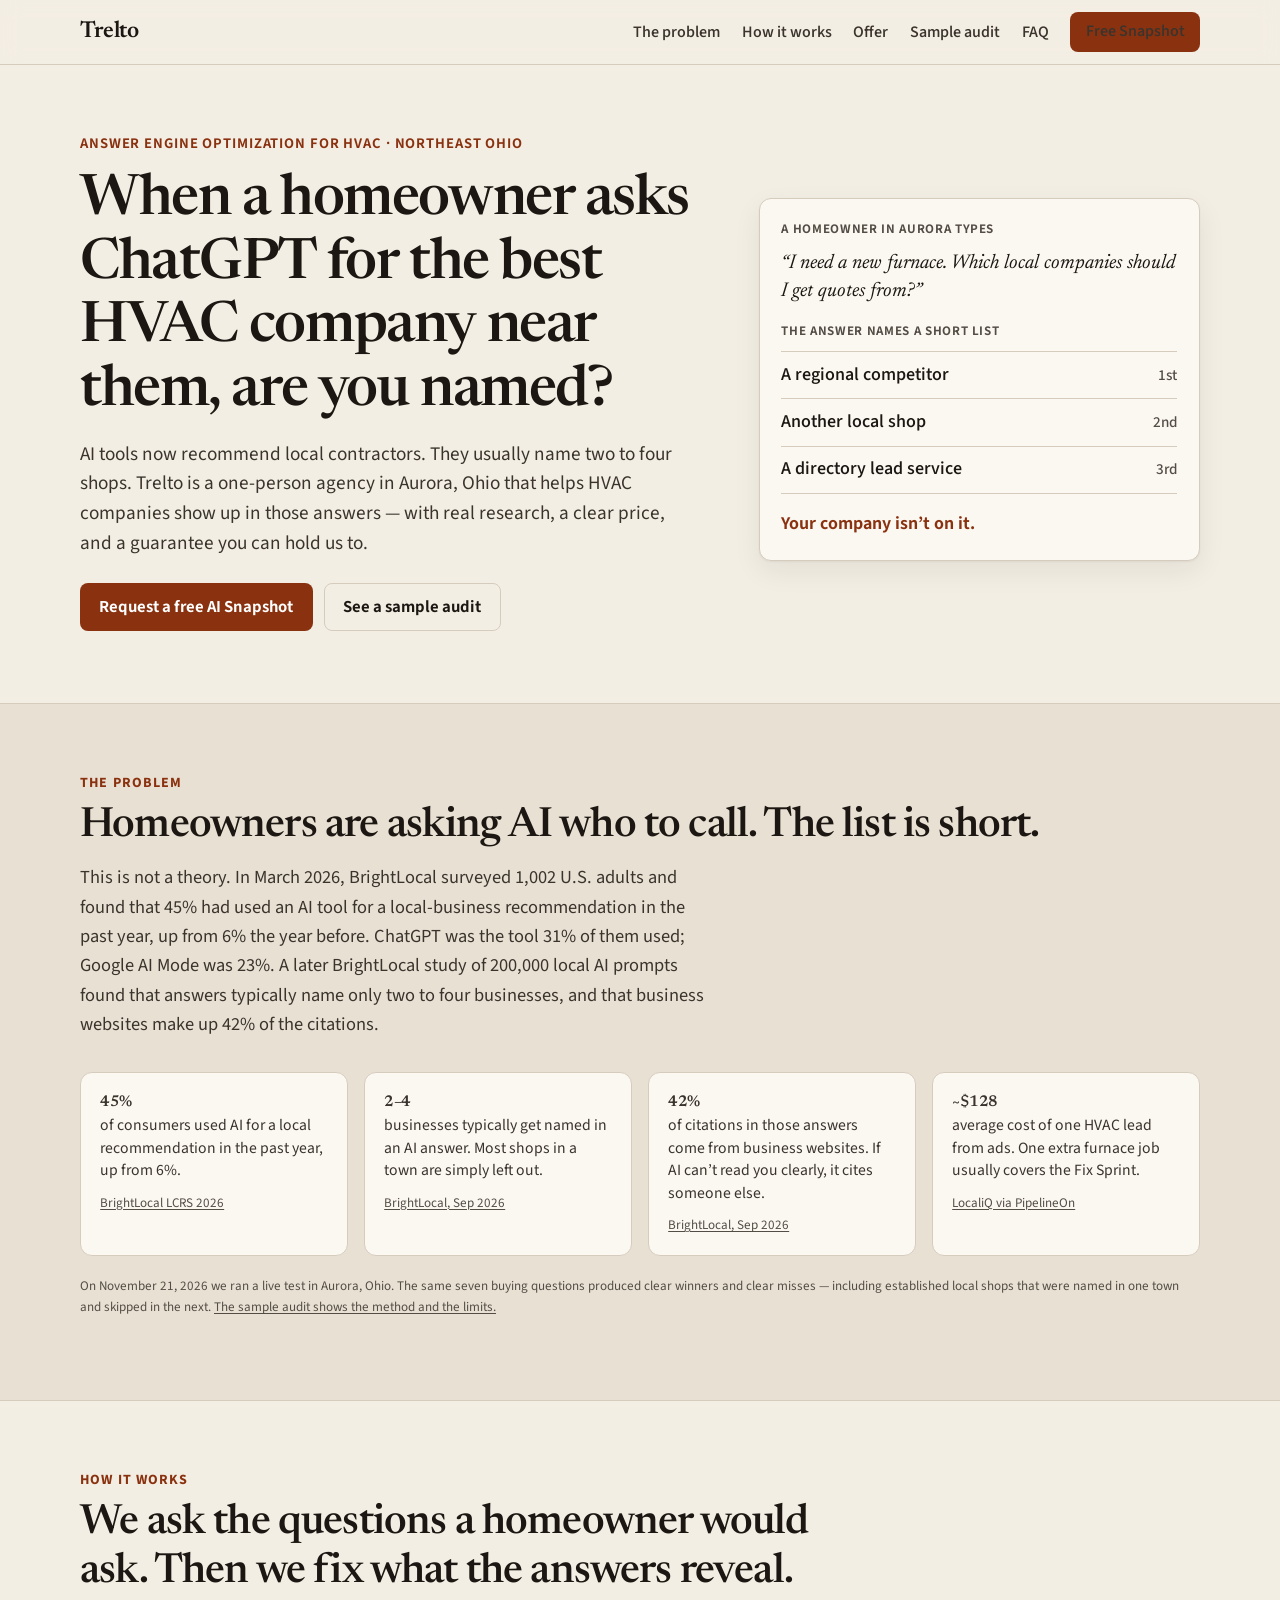
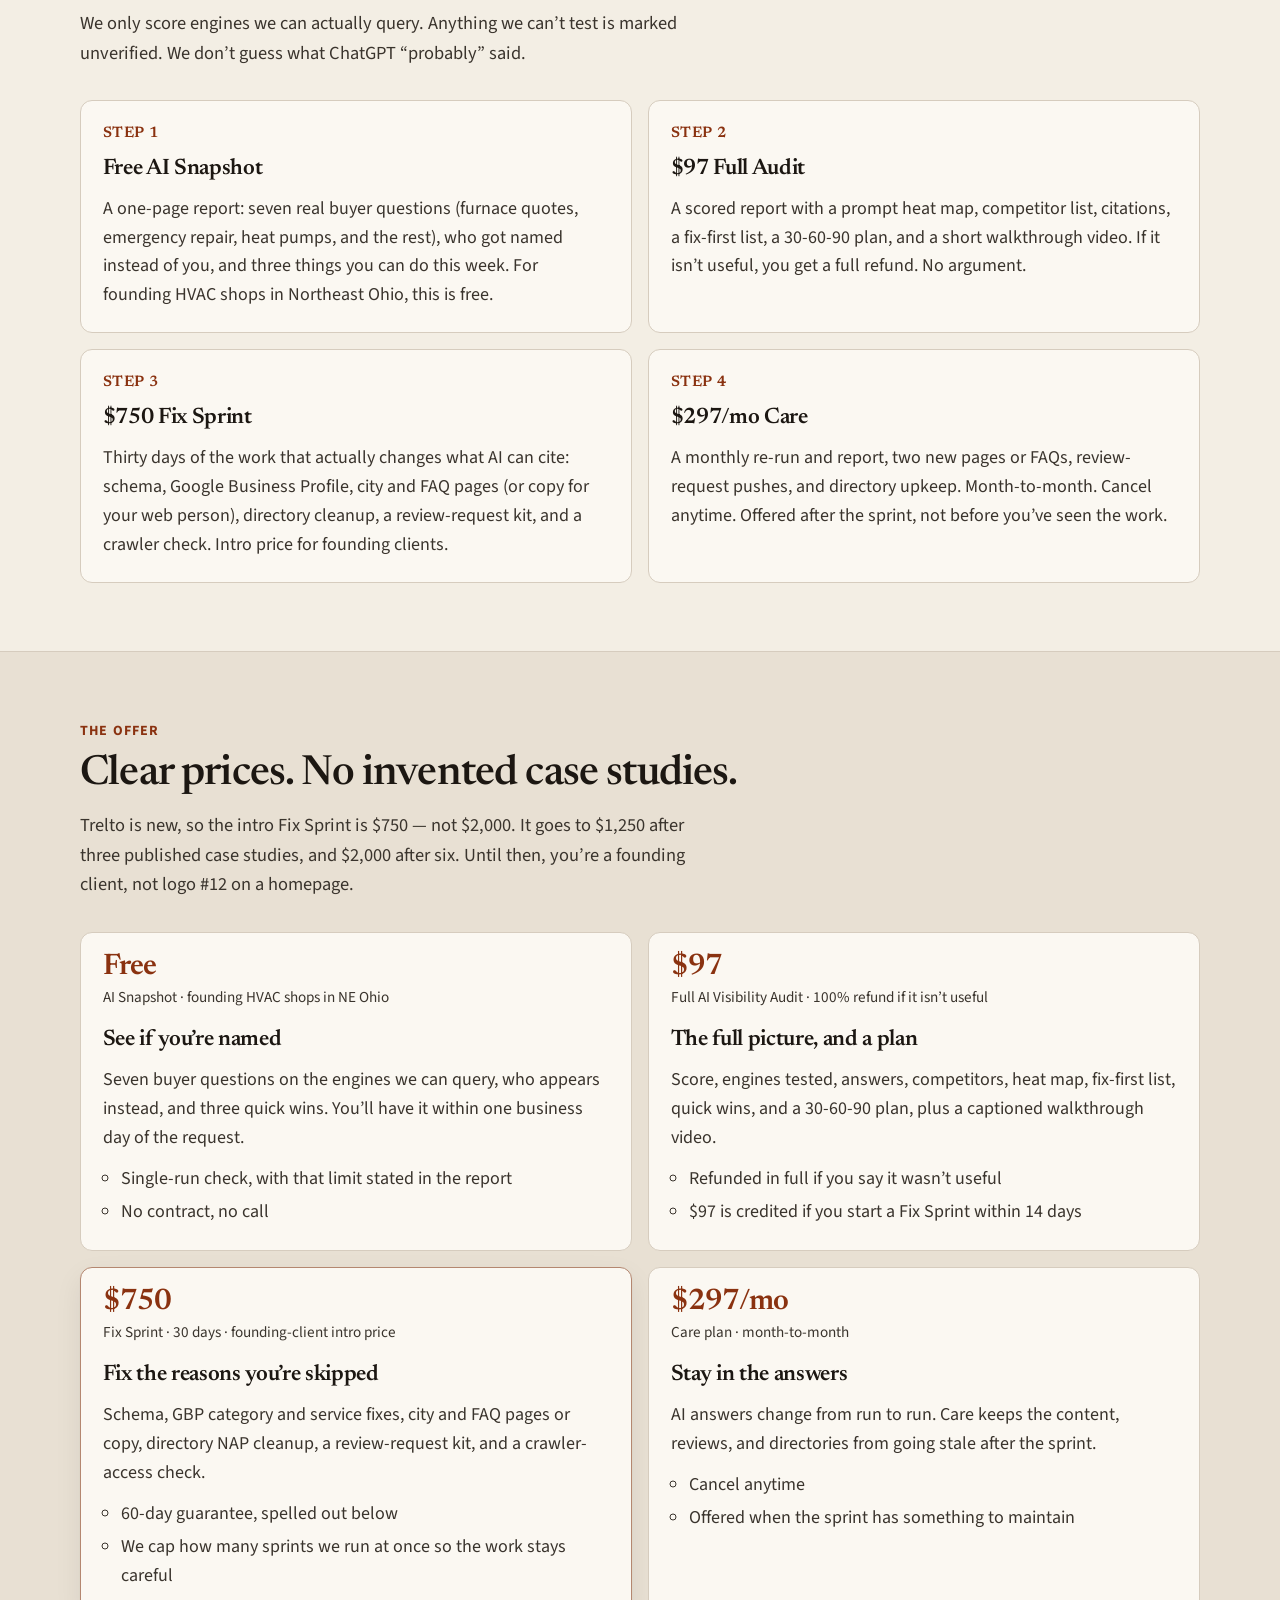
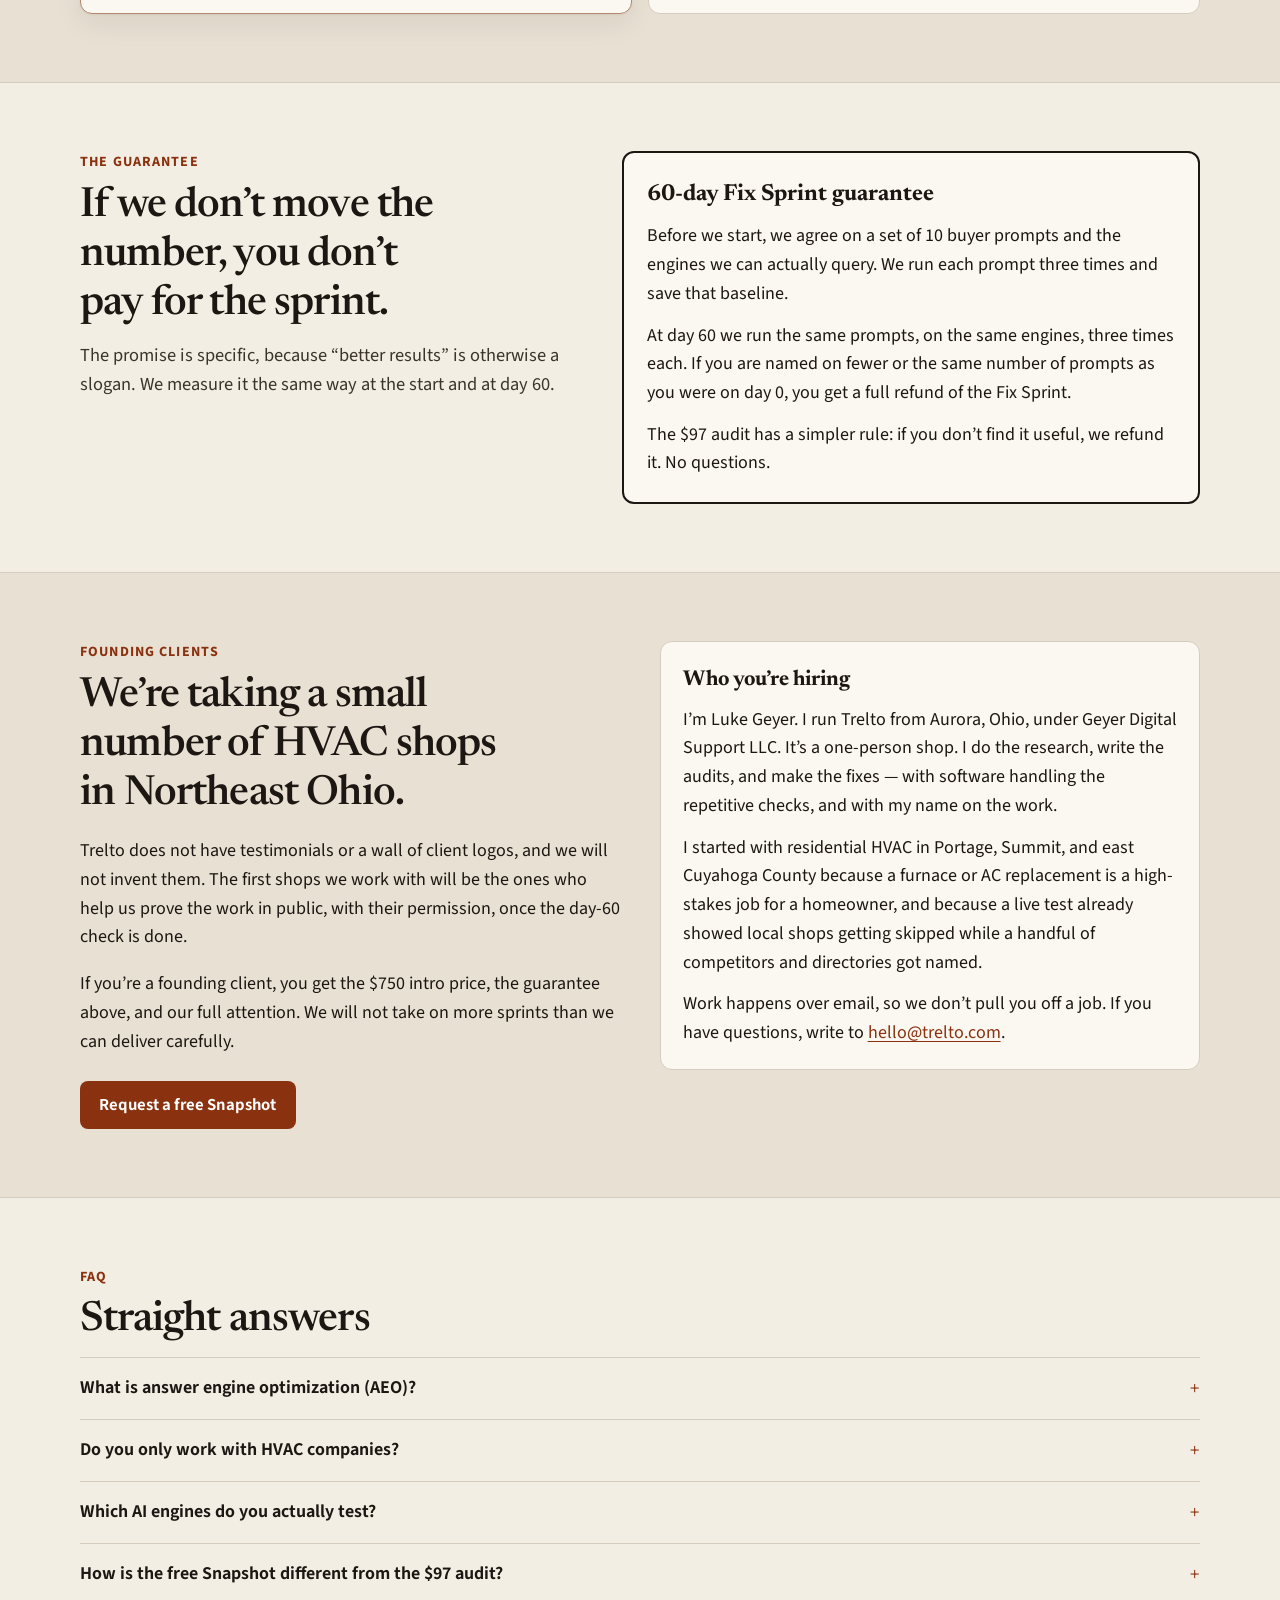
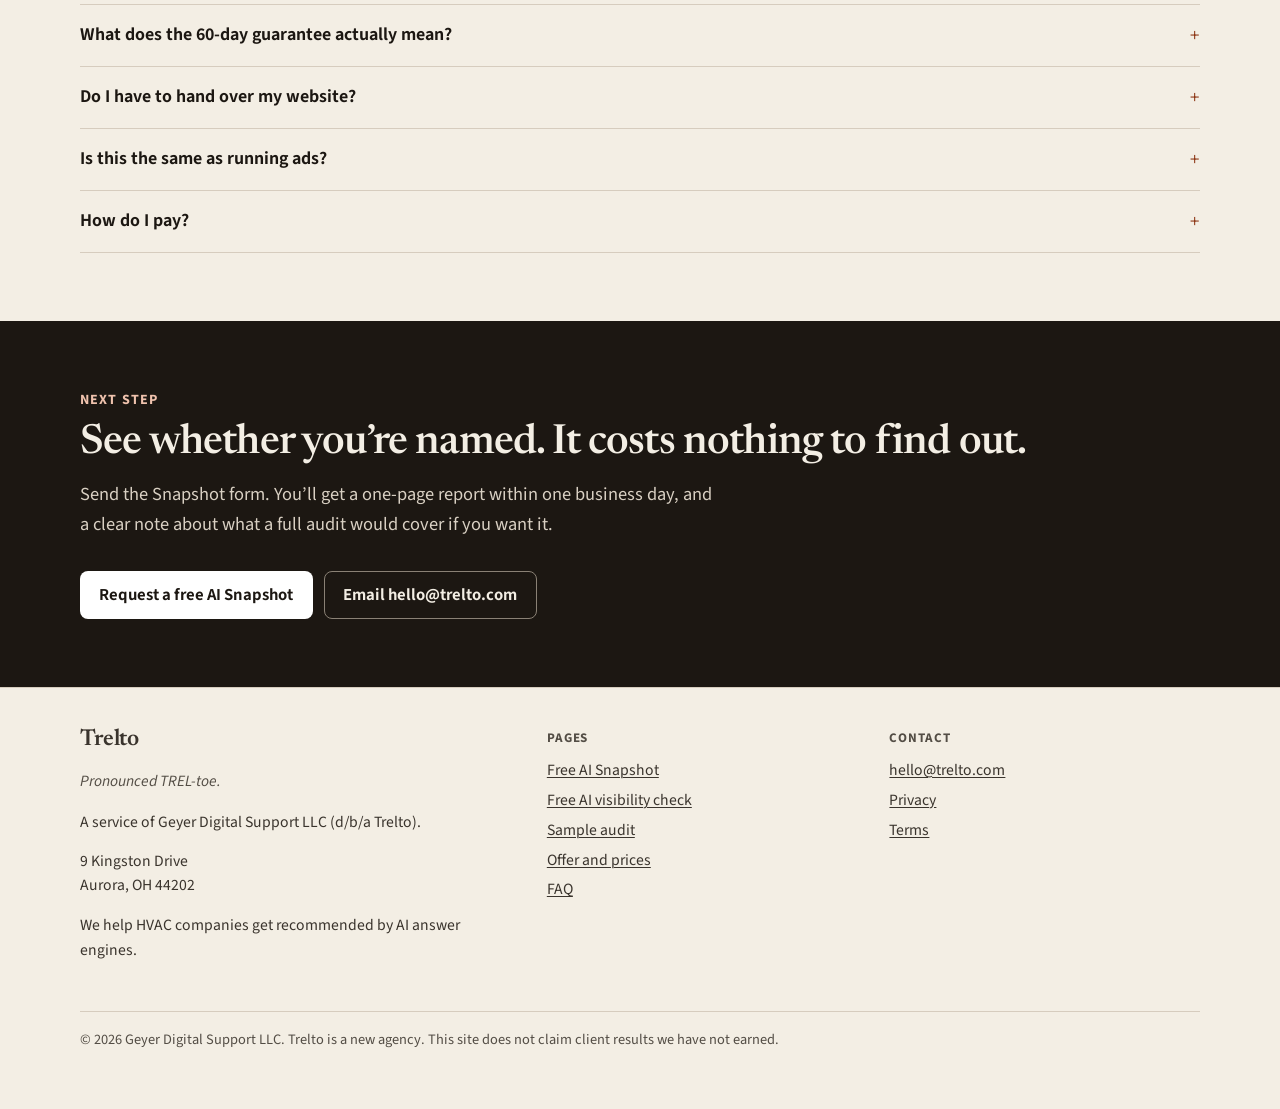
==== commit 644c3526: "Add check.html footer link on home, snapshot, sample audit, and welcome pages" ====
--- a/index.html
+++ b/index.html
@@ -346,6 +346,7 @@
           <h2>Pages</h2>
           <ul>
             <li><a href="/snapshot.html">Free AI Snapshot</a></li>
+            <li><a href="/check.html">Free AI visibility check</a></li>
             <li><a href="/sample-audit.html">Sample audit</a></li>
             <li><a href="/#offer">Offer and prices</a></li>
             <li><a href="/#faq">FAQ</a></li>
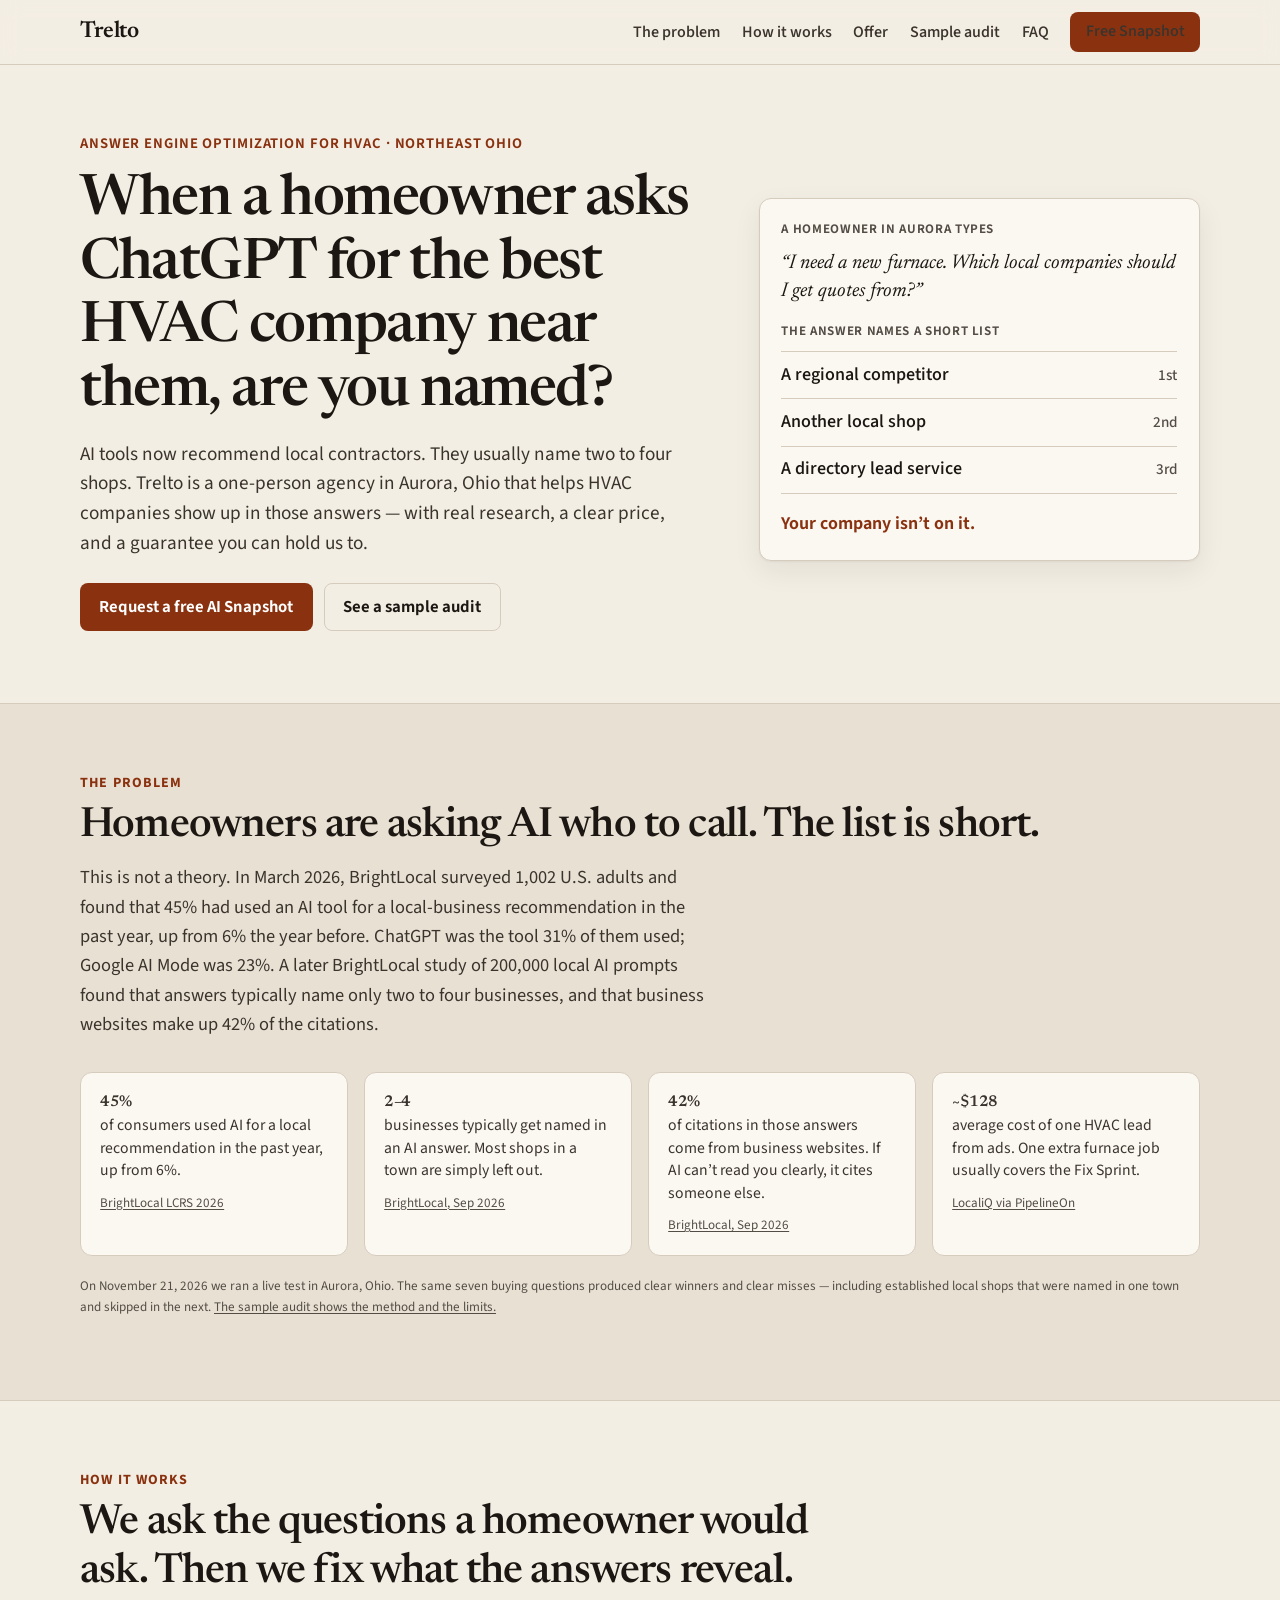
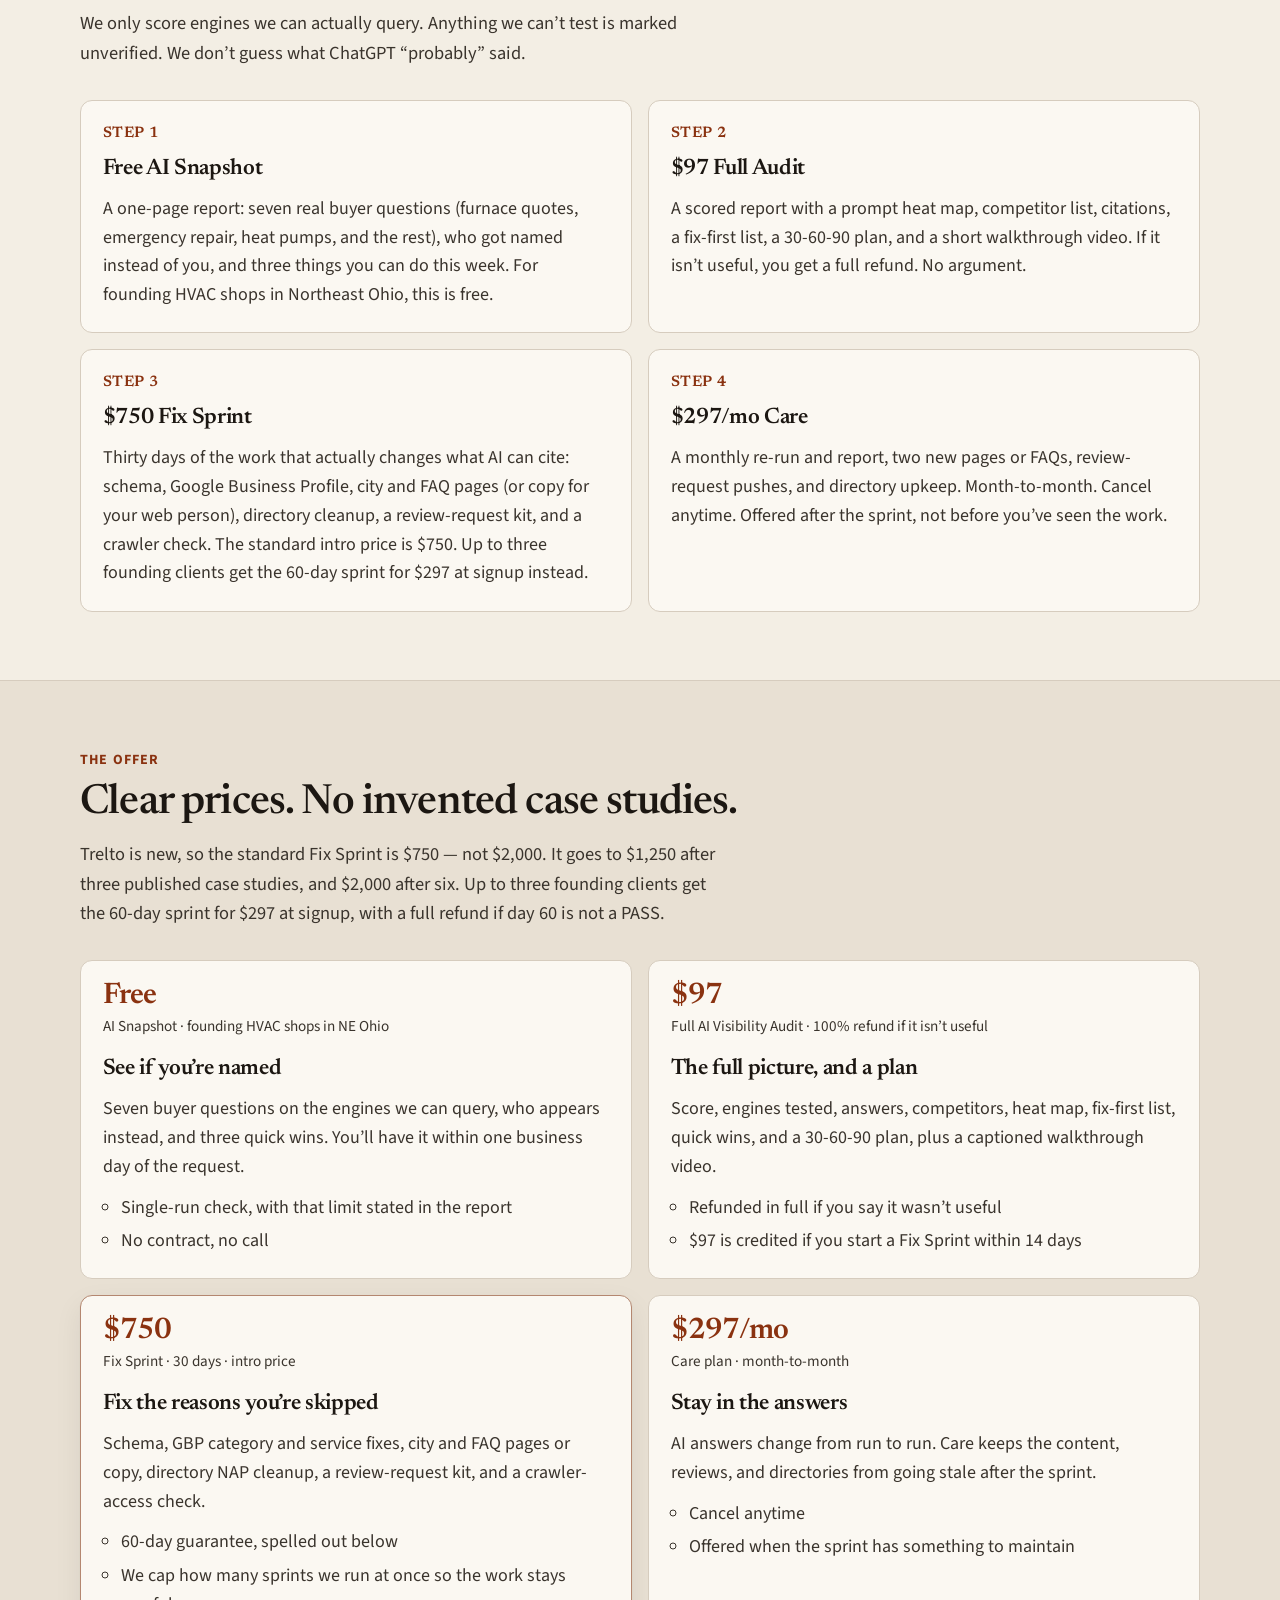
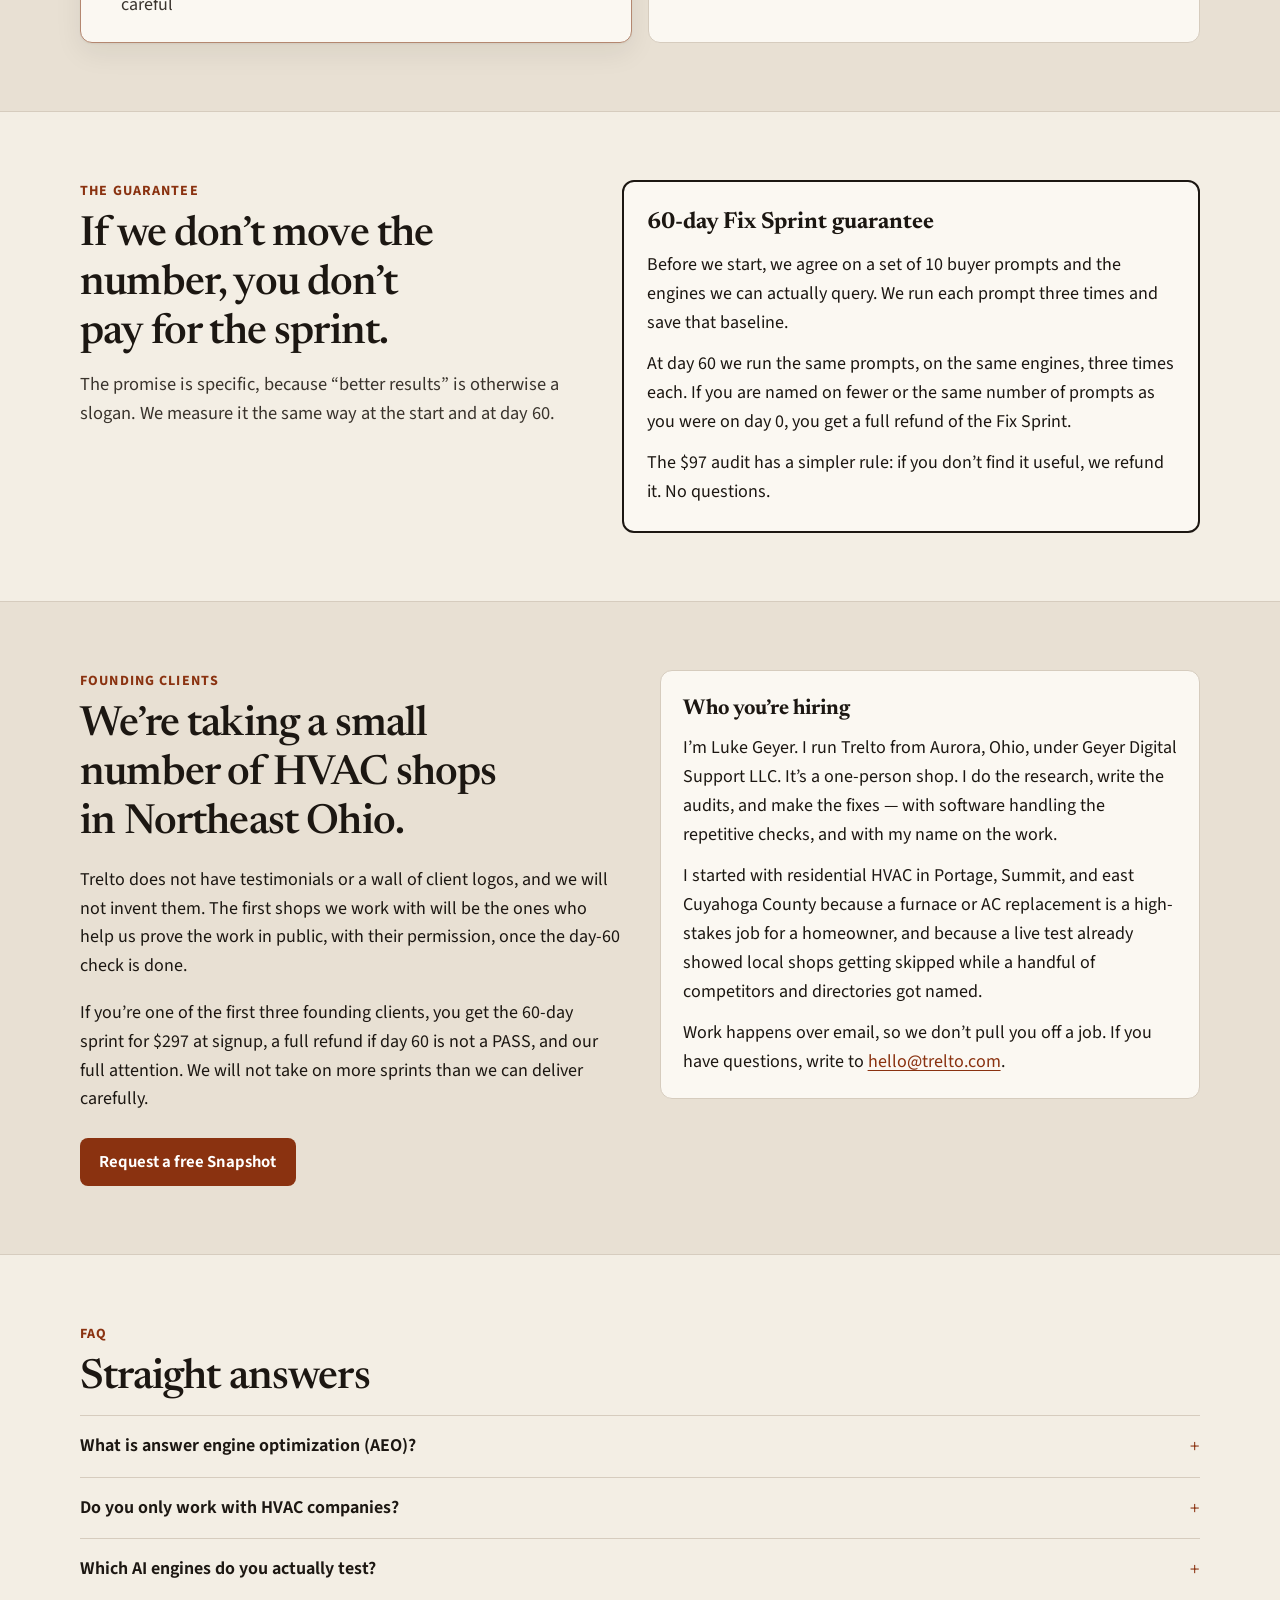
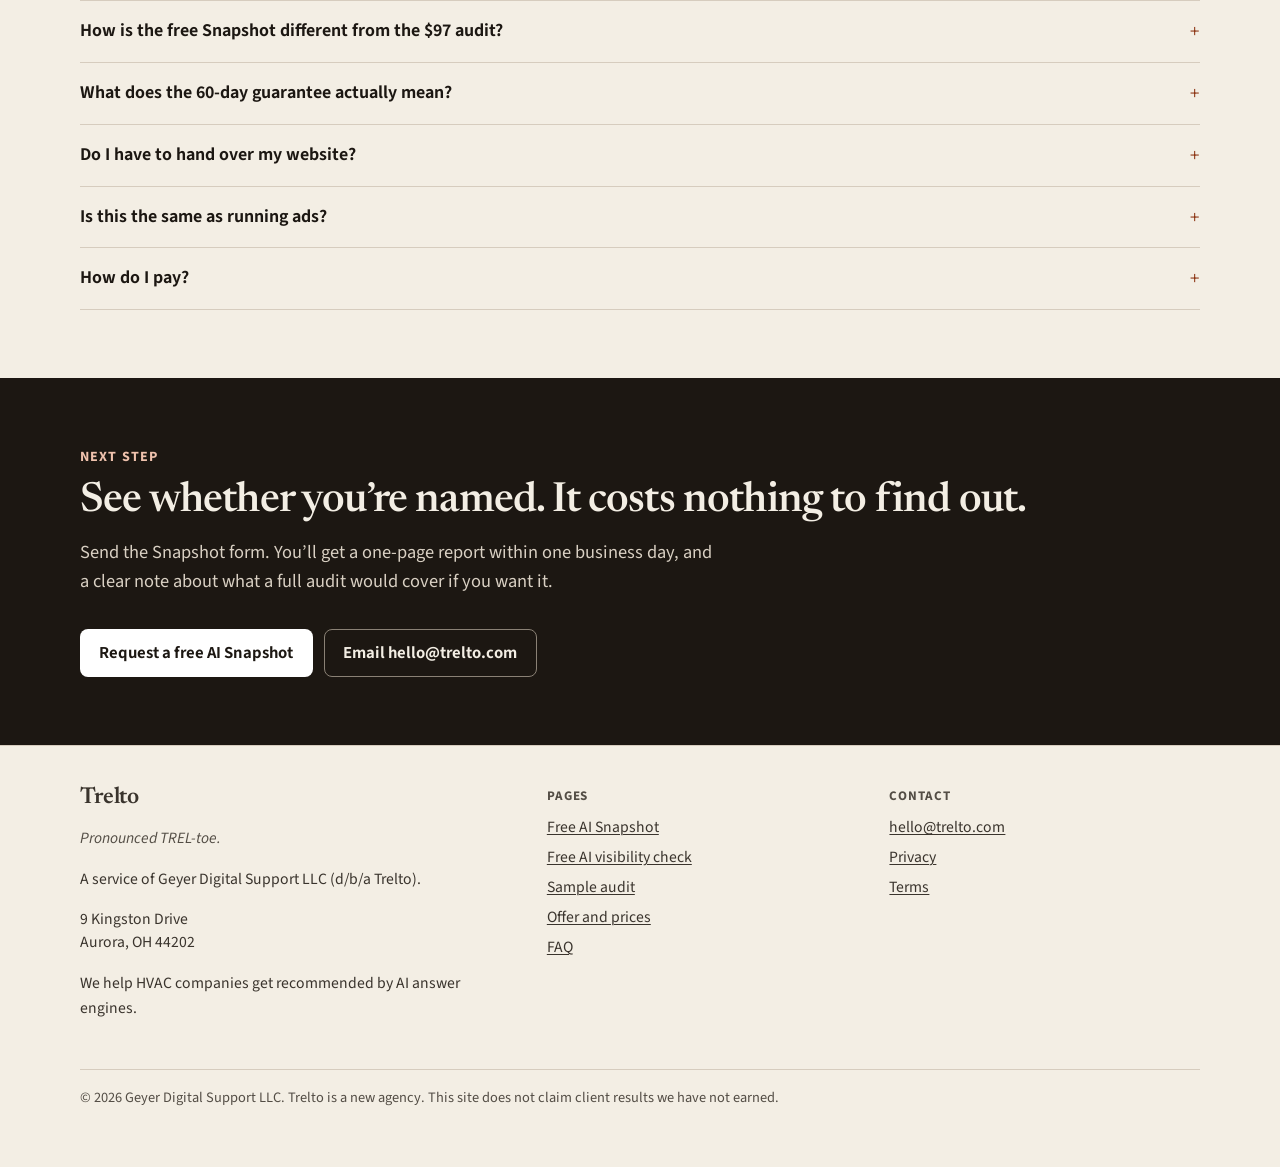
==== commit 628f4323: "Update founding offer to $297 at signup and align homepage" ====
--- a/index.html
+++ b/index.html
@@ -181,7 +181,7 @@
           <li class="step">
             <span class="step-num">Step 3</span>
             <h3>$750 Fix Sprint</h3>
-            <p>Thirty days of the work that actually changes what AI can cite: schema, Google Business Profile, city and FAQ pages (or copy for your web person), directory cleanup, a review-request kit, and a crawler check. Intro price for founding clients.</p>
+            <p>Thirty days of the work that actually changes what AI can cite: schema, Google Business Profile, city and FAQ pages (or copy for your web person), directory cleanup, a review-request kit, and a crawler check. The standard intro price is $750. Up to three founding clients get the 60-day sprint for $297 at signup instead.</p>
           </li>
           <li class="step">
             <span class="step-num">Step 4</span>
@@ -196,7 +196,7 @@
       <div class="wrap">
         <p class="section-kicker">The offer</p>
         <h2>Clear prices. No invented case studies.</h2>
-        <p class="intro">Trelto is new, so the intro Fix Sprint is $750 — not $2,000. It goes to $1,250 after three published case studies, and $2,000 after six. Until then, you’re a founding client, not logo #12 on a homepage.</p>
+        <p class="intro">Trelto is new, so the standard Fix Sprint is $750 — not $2,000. It goes to $1,250 after three published case studies, and $2,000 after six. Up to three founding clients get the 60-day sprint for $297 at signup, with a full refund if day 60 is not a PASS.</p>
         <ul class="offer-list">
           <li class="offer-card">
             <span class="offer-price">Free</span>
@@ -220,7 +220,7 @@
           </li>
           <li class="offer-card featured">
             <span class="offer-price">$750</span>
-            <p class="offer-meta">Fix Sprint · 30 days · founding-client intro price</p>
+            <p class="offer-meta">Fix Sprint · 30 days · intro price</p>
             <h3>Fix the reasons you’re skipped</h3>
             <p>Schema, GBP category and service fixes, city and FAQ pages or copy, directory NAP cleanup, a review-request kit, and a crawler-access check.</p>
             <ul>
@@ -264,7 +264,7 @@
           <p class="section-kicker">Founding clients</p>
           <h2>We’re taking a small number of HVAC shops in Northeast Ohio.</h2>
           <p>Trelto does not have testimonials or a wall of client logos, and we will not invent them. The first shops we work with will be the ones who help us prove the work in public, with their permission, once the day-60 check is done.</p>
-          <p>If you’re a founding client, you get the $750 intro price, the guarantee above, and our full attention. We will not take on more sprints than we can deliver carefully.</p>
+          <p>If you’re one of the first three founding clients, you get the 60-day sprint for $297 at signup, a full refund if day 60 is not a PASS, and our full attention. We will not take on more sprints than we can deliver carefully.</p>
           <div class="btn-row">
             <a class="btn btn-primary" href="/snapshot.html">Request a free Snapshot</a>
           </div>
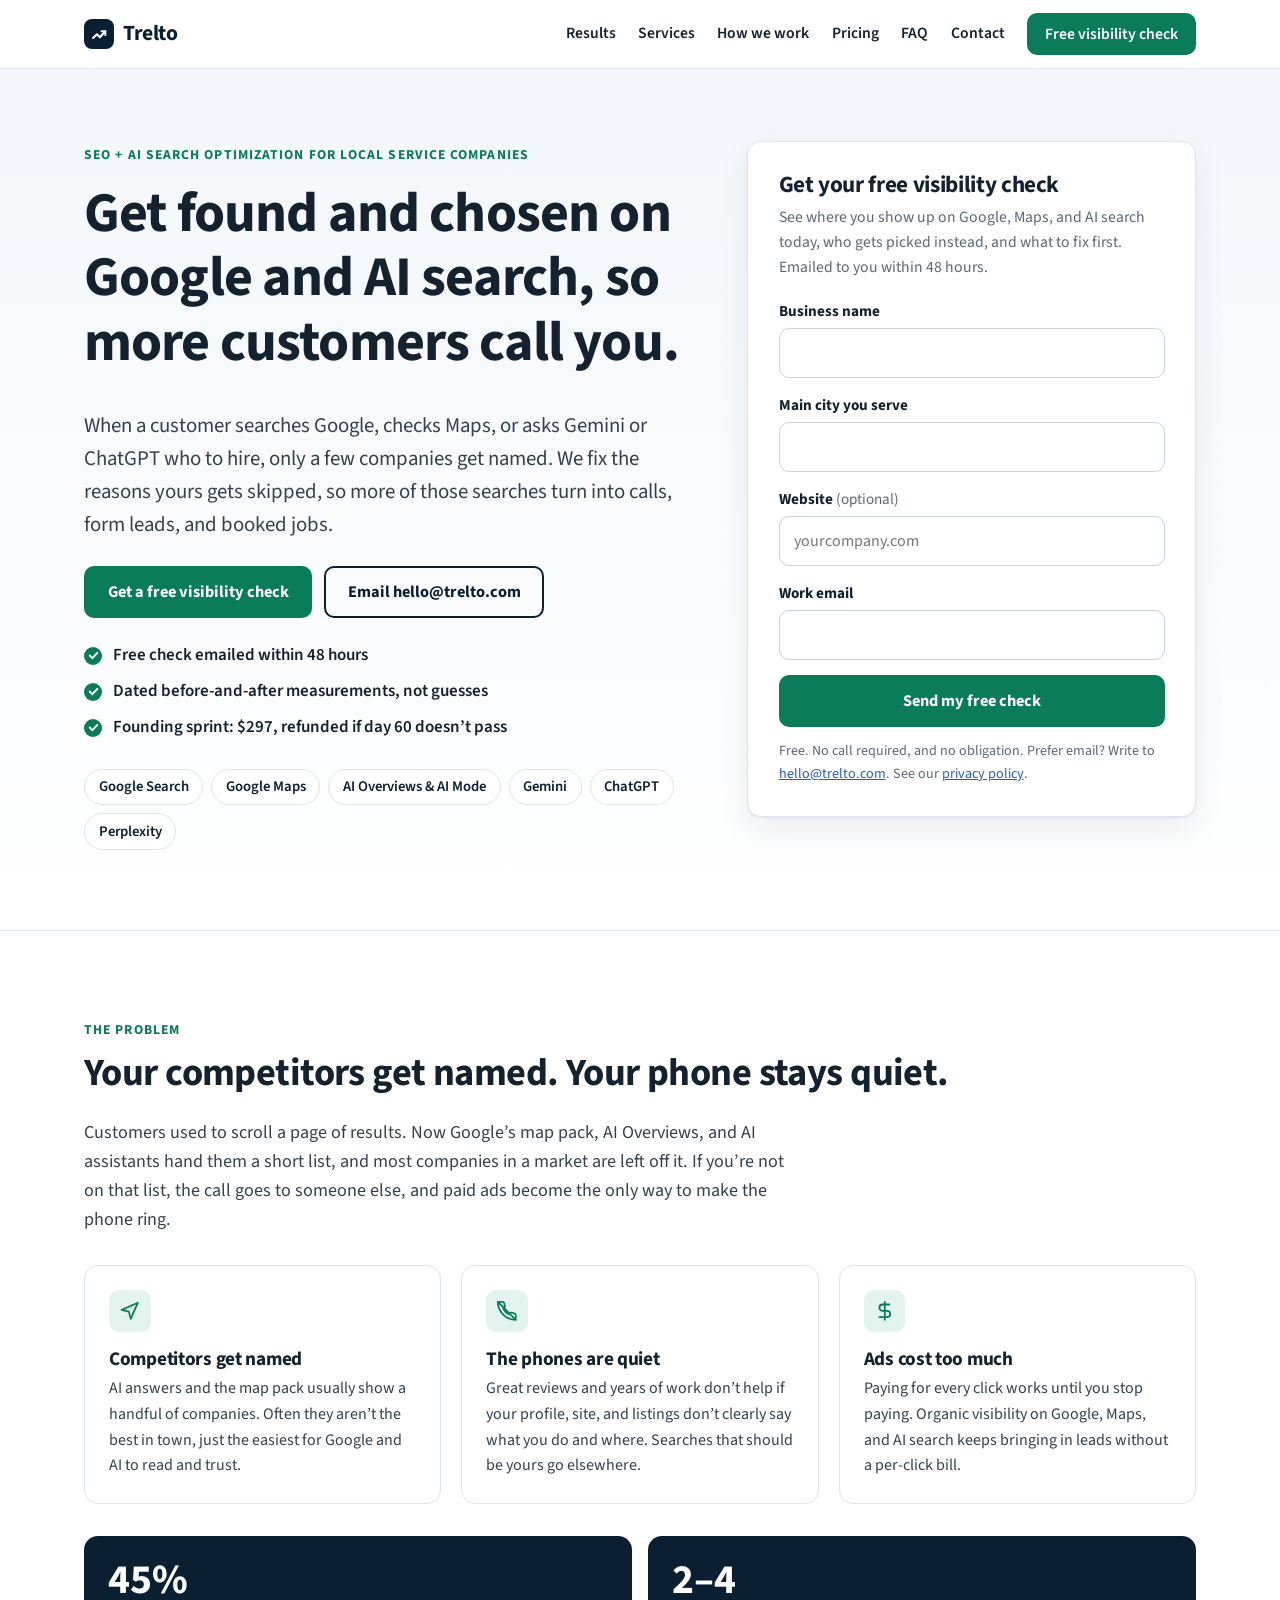
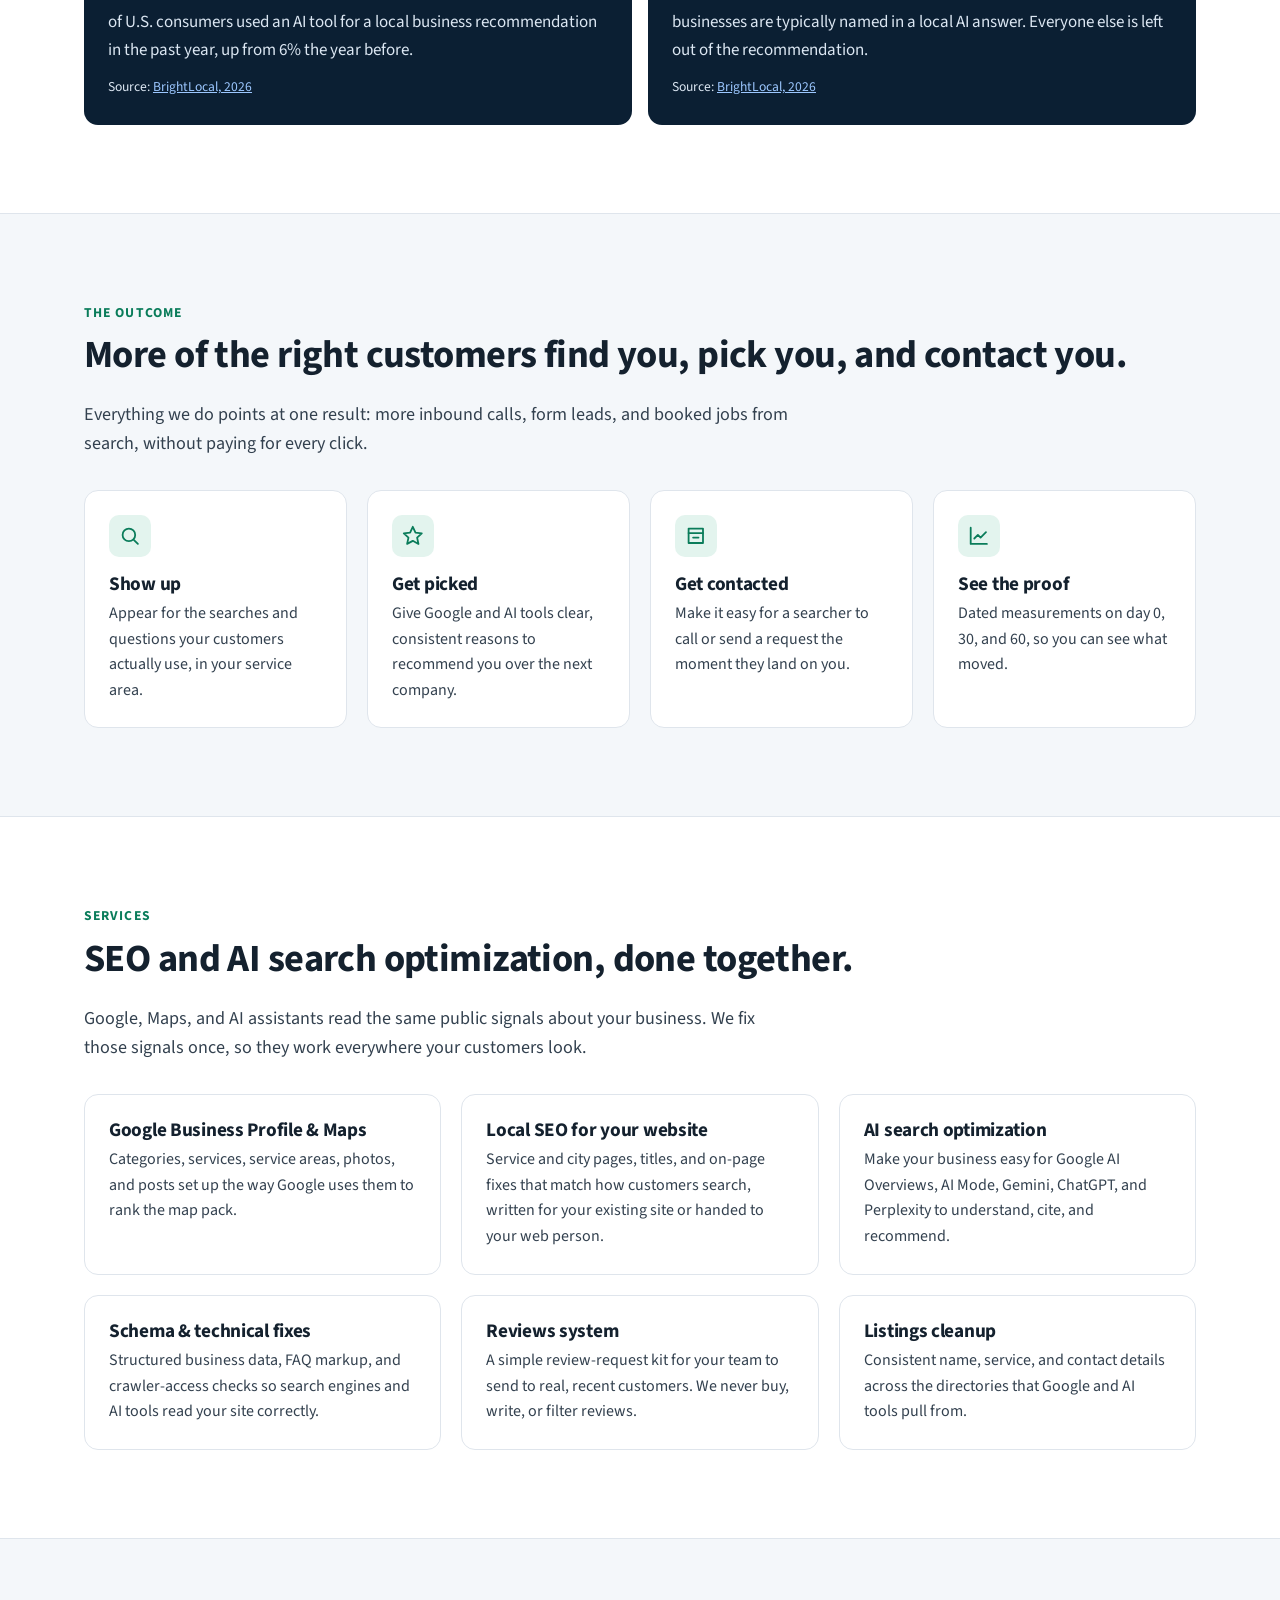
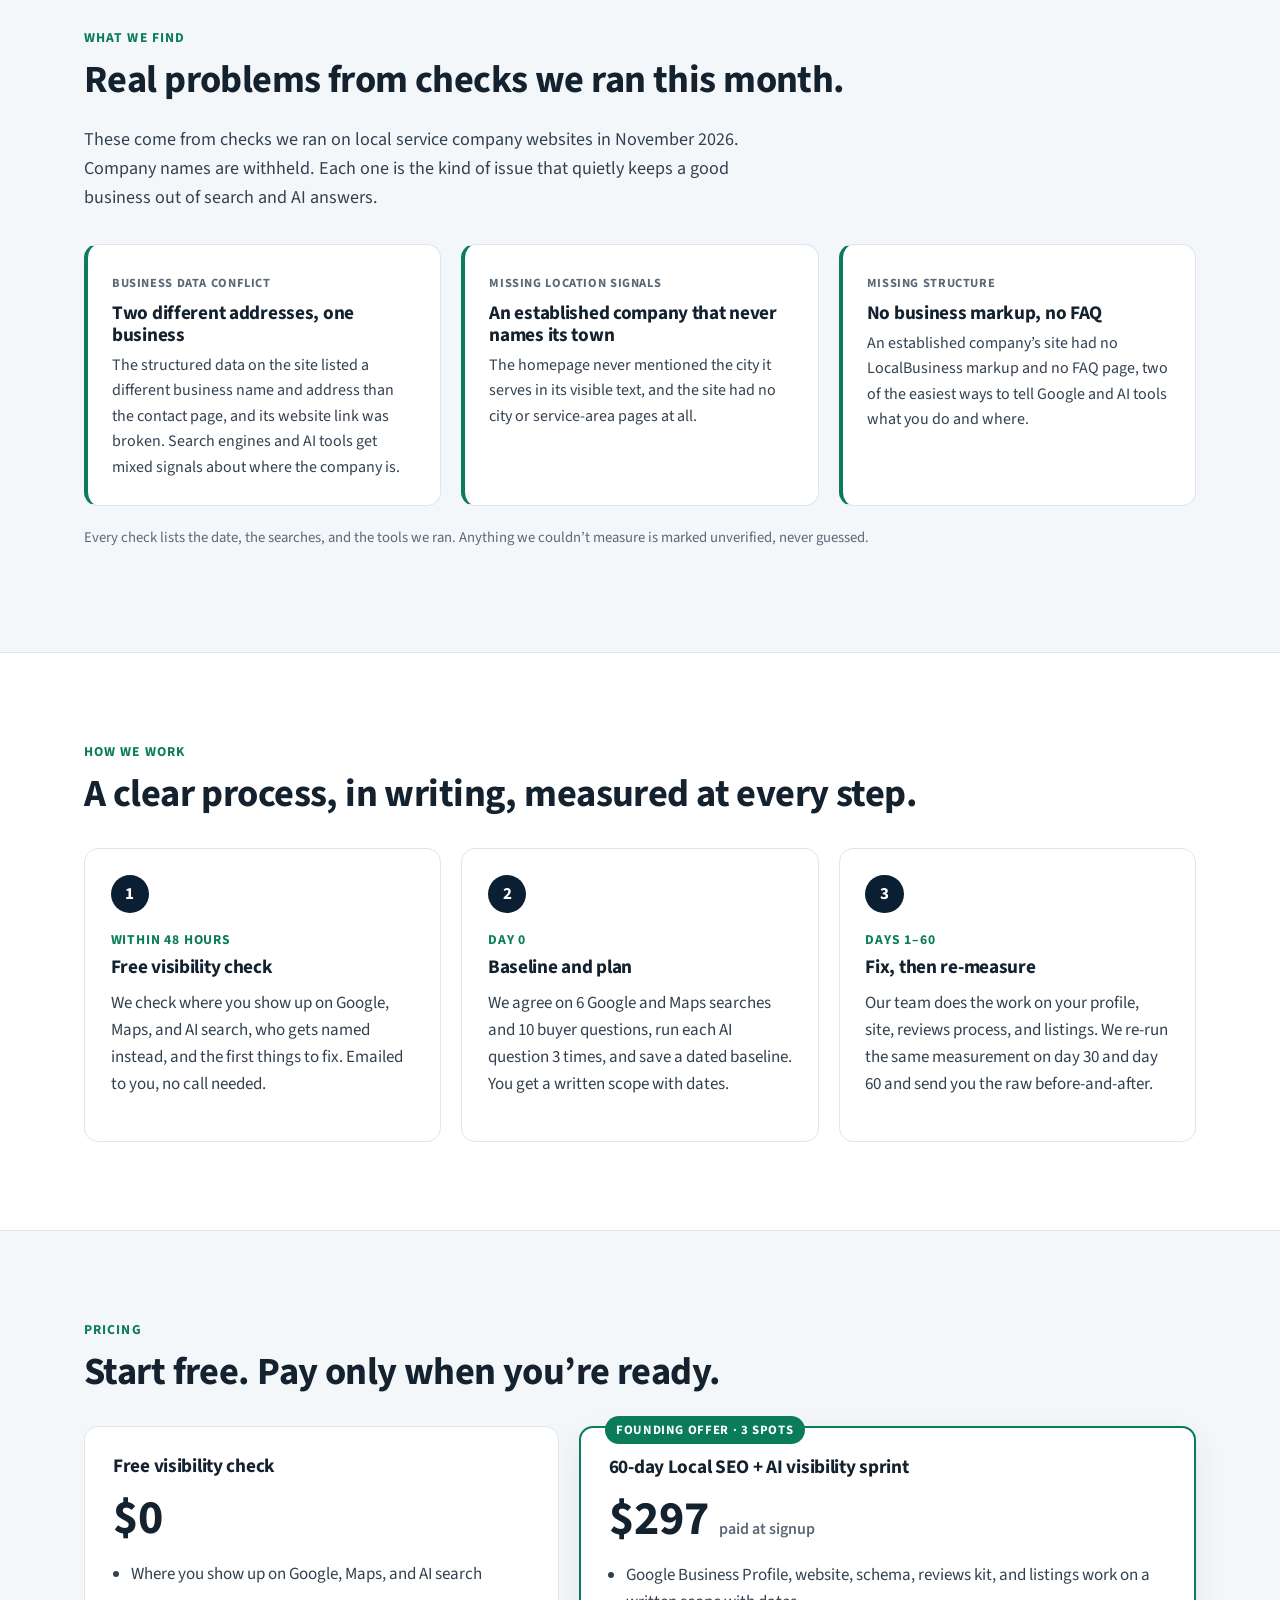
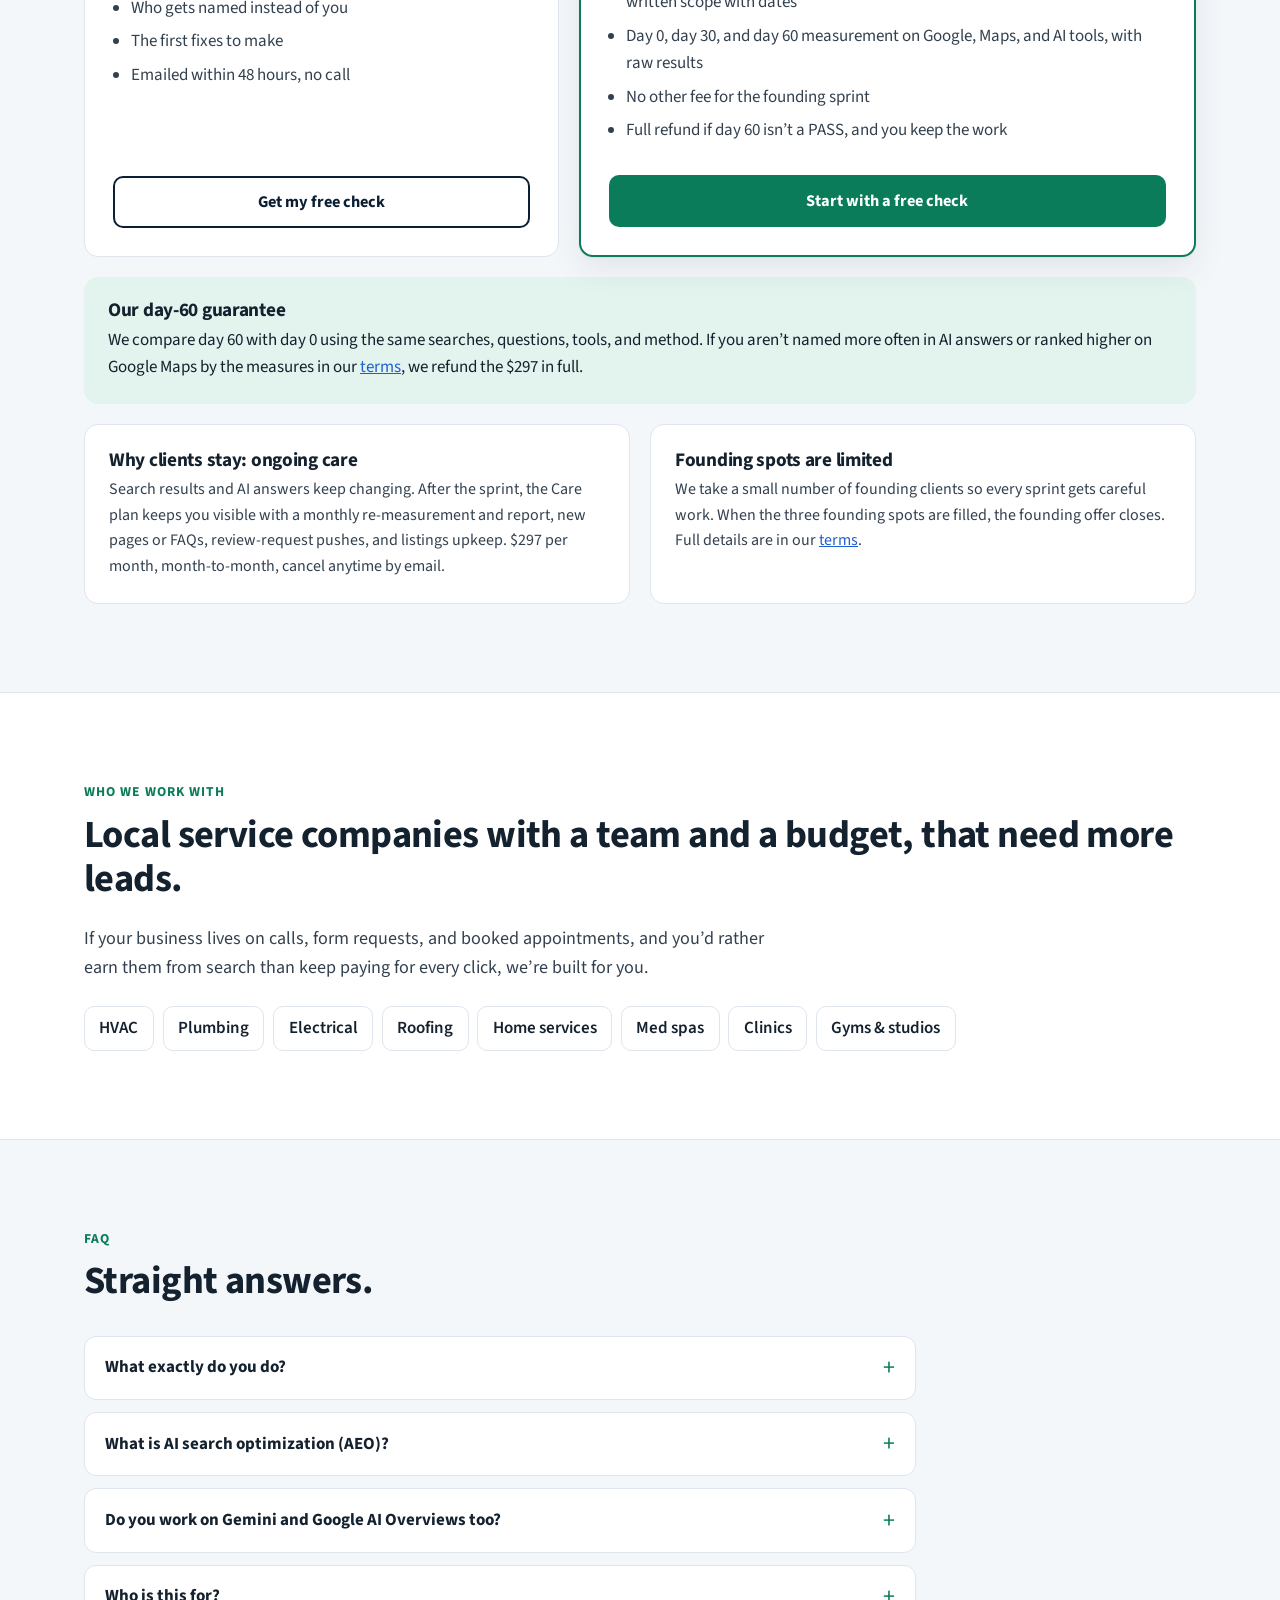
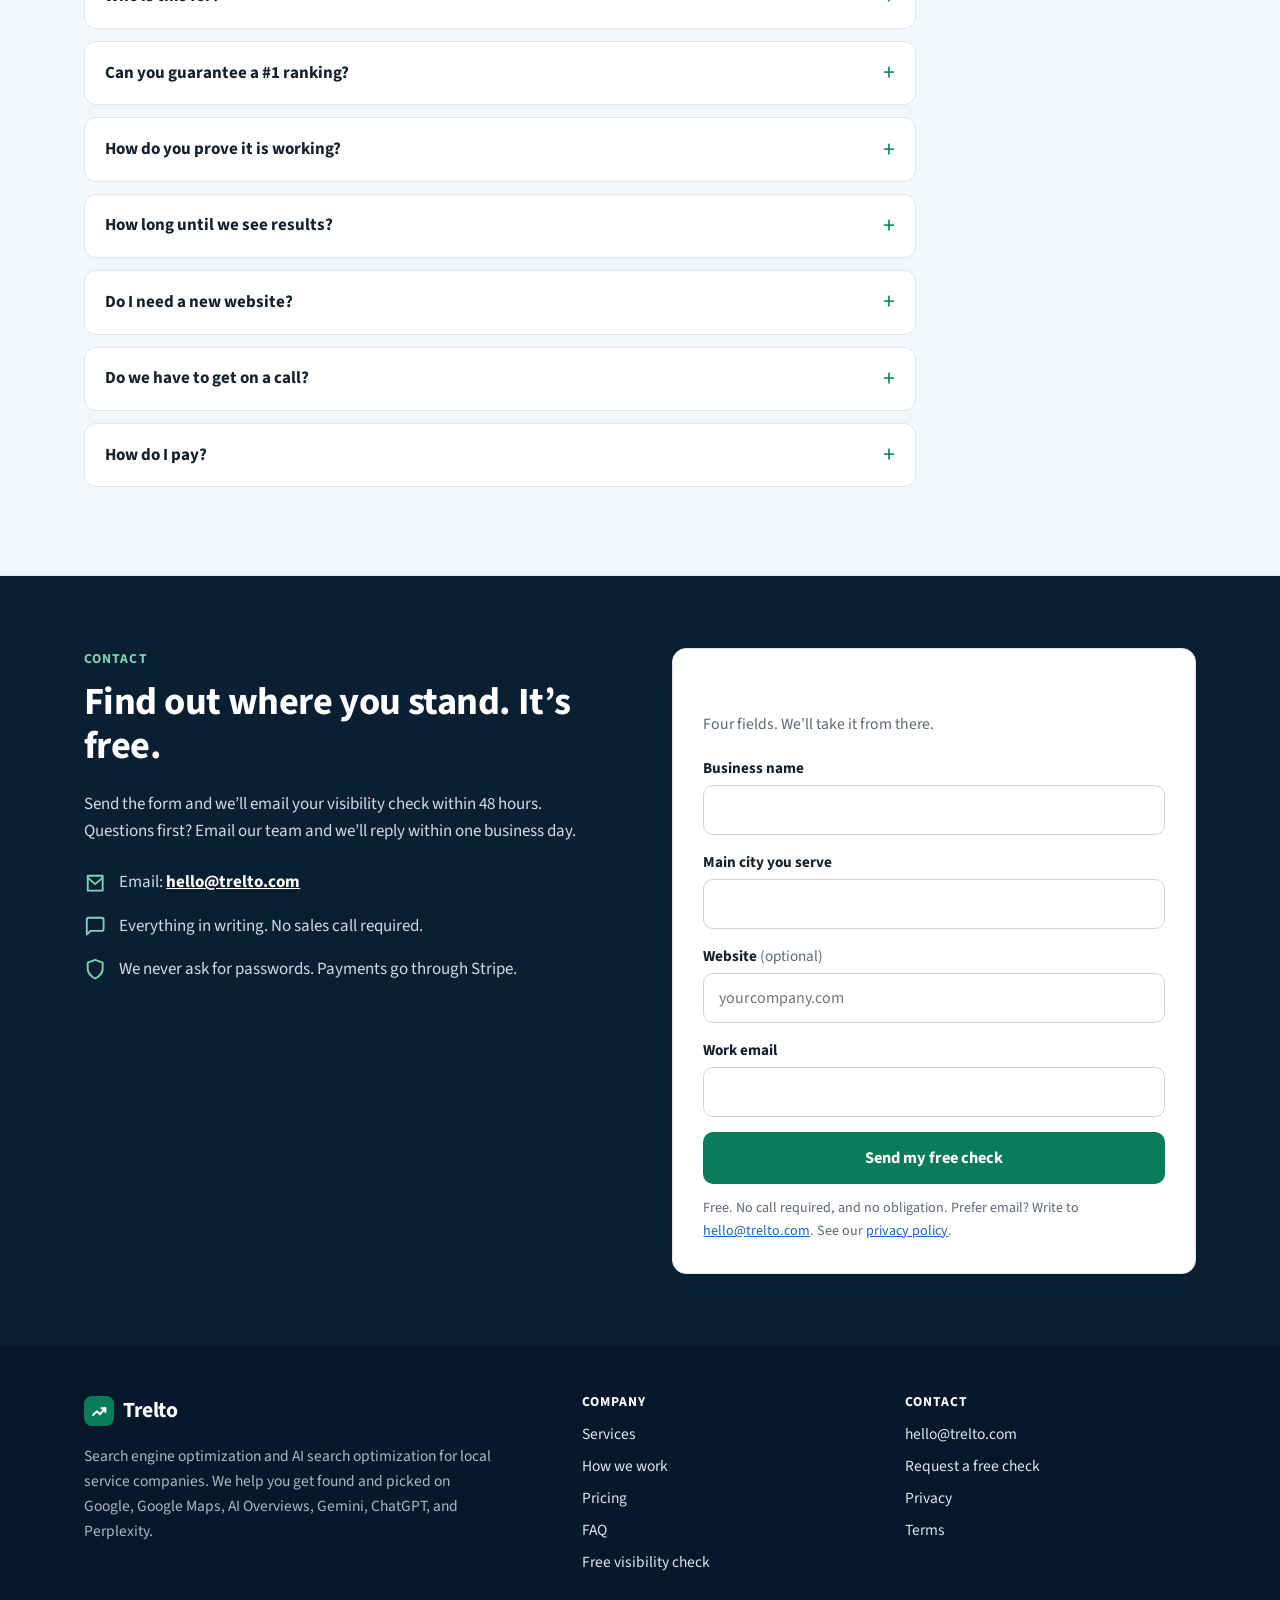
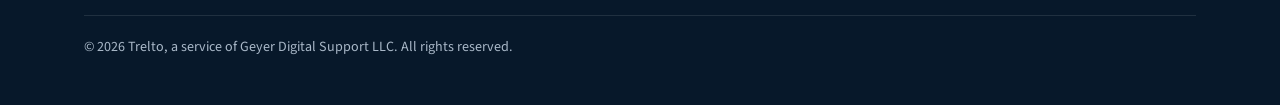
==== commit 1f220964: "Redesign 2/3: client-focused homepage, free-check form pages, privacy without address" ====
--- a/index.html
+++ b/index.html
@@ -3,103 +3,215 @@
 <head>
   <meta charset="utf-8">
   <meta name="viewport" content="width=device-width, initial-scale=1">
-  <title>Trelto — Get your HVAC company named by AI</title>
-  <meta name="description" content="Trelto helps Northeast Ohio HVAC companies get recommended by ChatGPT, Google AI Overviews, and Perplexity. Free AI Snapshot, $97 audit, $750 Fix Sprint with a 60-day guarantee.">
+  <title>Trelto | SEO and AI search optimization for local service companies</title>
+  <meta name="description" content="More calls and leads from Google Search, Google Maps, AI Overviews, Gemini, ChatGPT, and Perplexity. SEO and AI search optimization for local service companies, measured before and after. Free visibility check.">
   <link rel="canonical" href="https://trelto.com/">
-  <meta name="theme-color" content="#f3eee4">
+  <meta name="theme-color" content="#0b1f33">
   <meta property="og:type" content="website">
   <meta property="og:site_name" content="Trelto">
-  <meta property="og:title" content="Trelto — Get your HVAC company named by AI">
-  <meta property="og:description" content="When a homeowner asks ChatGPT for the best HVAC company near them, are you named? Trelto is a one-person AEO agency in Aurora, Ohio.">
+  <meta property="og:title" content="Trelto | SEO and AI search optimization for local service companies">
+  <meta property="og:description" content="More calls and leads from Google Search, Google Maps, AI Overviews, Gemini, ChatGPT, and Perplexity. SEO and AI search optimization for local service companies, measured before and after. Free visibility check.">
   <meta property="og:url" content="https://trelto.com/">
   <meta property="og:image" content="https://trelto.com/img/og.png">
   <meta property="og:image:width" content="1200">
   <meta property="og:image:height" content="630">
   <meta name="twitter:card" content="summary_large_image">
-  <meta name="twitter:title" content="Trelto — Get your HVAC company named by AI">
-  <meta name="twitter:description" content="When a homeowner asks ChatGPT for the best HVAC company near them, are you named?">
+  <meta name="twitter:title" content="Trelto | SEO and AI search optimization for local service companies">
+  <meta name="twitter:description" content="More calls and leads from Google Search, Google Maps, AI Overviews, Gemini, ChatGPT, and Perplexity. SEO and AI search optimization for local service companies, measured before and after. Free visibility check.">
   <meta name="twitter:image" content="https://trelto.com/img/og.png">
   <link rel="icon" href="/img/favicon.svg" type="image/svg+xml">
   <link rel="icon" href="/img/favicon.png" type="image/png" sizes="32x32">
   <link rel="apple-touch-icon" href="/img/apple-touch-icon.png">
-  <link rel="stylesheet" href="/css/styles.css">
+  <link rel="preload" href="/fonts/source-sans-3.woff2" as="font" type="font/woff2" crossorigin>
+  <link rel="stylesheet" href="/css/site.css">
   <script type="application/ld+json">
+{
+ "@context": "https://schema.org",
+ "@graph": [
   {
-    "@context": "https://schema.org",
-    "@type": ["ProfessionalService", "LocalBusiness"],
-    "name": "Trelto",
-    "legalName": "Geyer Digital Support LLC",
-    "url": "https://trelto.com/",
+   "@type": "ProfessionalService",
+   "@id": "https://trelto.com/#org",
+   "name": "Trelto",
+   "legalName": "Geyer Digital Support LLC",
+   "url": "https://trelto.com/",
+   "email": "hello@trelto.com",
+   "logo": "https://trelto.com/img/apple-touch-icon.png",
+   "image": "https://trelto.com/img/og.png",
+   "description": "Trelto provides search engine optimization and AI search optimization for local service companies, helping them get found and chosen on Google Search, Google Maps, Google AI Overviews and AI Mode, Gemini, ChatGPT, and Perplexity.",
+   "areaServed": {
+    "@type": "Country",
+    "name": "United States"
+   },
+   "contactPoint": {
+    "@type": "ContactPoint",
+    "contactType": "sales",
     "email": "hello@trelto.com",
-    "description": "Trelto is a one-person answer engine optimization agency in Aurora, Ohio. It helps local HVAC companies get recommended by ChatGPT, Google AI Overviews, and Perplexity.",
-    "image": "https://trelto.com/img/og.png",
-    "founder": { "@type": "Person", "name": "Luke Geyer" },
-    "alternateName": "Trelto",
-    "address": {
-      "@type": "PostalAddress",
-      "streetAddress": "9 Kingston Drive",
-      "addressLocality": "Aurora",
-      "addressRegion": "OH",
-      "postalCode": "44202",
-      "addressCountry": "US"
-    },
-    "areaServed": [
-      { "@type": "AdministrativeArea", "name": "Northeast Ohio" },
-      { "@type": "City", "name": "Aurora", "containedInPlace": { "@type": "State", "name": "Ohio" } },
-      { "@type": "AdministrativeArea", "name": "Portage County" },
-      { "@type": "AdministrativeArea", "name": "Summit County" },
-      { "@type": "AdministrativeArea", "name": "Cuyahoga County" }
-    ],
-    "priceRange": "$97–$750",
-    "serviceType": "Answer engine optimization",
-    "knowsAbout": ["Answer engine optimization", "Local SEO", "HVAC marketing", "Google Business Profile"],
-    "offers": [
-      {
-        "@type": "Offer",
-        "name": "AI Snapshot",
-        "price": "0",
-        "priceCurrency": "USD",
-        "description": "A one-page check of how AI answer engines respond to seven local buyer questions, plus three quick wins."
-      },
-      {
-        "@type": "Offer",
-        "name": "Full AI Visibility Audit",
-        "price": "97",
-        "priceCurrency": "USD",
-        "description": "A scored audit with a prompt heat map, competitor list, fix-first plan, and a walkthrough video. 100% refund if it is not useful."
-      },
-      {
-        "@type": "Offer",
-        "name": "Fix Sprint",
-        "price": "750",
-        "priceCurrency": "USD",
-        "description": "A 30-day intro engagement to fix the issues that keep an HVAC company out of AI answers, with a 60-day refund guarantee."
-      },
-      {
-        "@type": "Offer",
-        "name": "Care plan",
-        "price": "297",
-        "priceCurrency": "USD",
-        "description": "Month-to-month AI visibility upkeep. Cancel anytime."
+    "availableLanguage": "English"
+   },
+   "knowsAbout": [
+    "Local SEO",
+    "Search engine optimization",
+    "Answer engine optimization",
+    "Generative engine optimization",
+    "Google Business Profile",
+    "Google AI Overviews",
+    "Gemini",
+    "ChatGPT",
+    "Perplexity",
+    "Schema markup"
+   ],
+   "hasOfferCatalog": {
+    "@type": "OfferCatalog",
+    "name": "Services",
+    "itemListElement": [
+     {
+      "@type": "Offer",
+      "name": "Free visibility check",
+      "price": "0",
+      "priceCurrency": "USD",
+      "itemOffered": {
+       "@type": "Service",
+       "name": "Free Google, Maps, and AI search visibility check"
       }
+     },
+     {
+      "@type": "Offer",
+      "name": "Founding Sprint",
+      "price": "297",
+      "priceCurrency": "USD",
+      "description": "60-day local SEO and AI visibility sprint for up to three founding clients, $297 at signup, refunded in full if the day-60 result is not a PASS as defined in the terms.",
+      "itemOffered": {
+       "@type": "Service",
+       "name": "60-day local SEO and AI visibility sprint"
+      }
+     },
+     {
+      "@type": "Offer",
+      "name": "Care plan",
+      "price": "297",
+      "priceCurrency": "USD",
+      "description": "Monthly re-measurement, reporting, and upkeep. Month-to-month.",
+      "itemOffered": {
+       "@type": "Service",
+       "name": "Monthly SEO and AI visibility care"
+      }
+     }
     ]
+   }
+  },
+  {
+   "@type": "WebSite",
+   "@id": "https://trelto.com/#site",
+   "url": "https://trelto.com/",
+   "name": "Trelto",
+   "publisher": {
+    "@id": "https://trelto.com/#org"
+   }
+  },
+  {
+   "@type": "FAQPage",
+   "mainEntity": [
+    {
+     "@type": "Question",
+     "name": "What exactly do you do?",
+     "acceptedAnswer": {
+      "@type": "Answer",
+      "text": "We do search engine optimization (SEO) and AI search optimization for local service companies. That means fixing the things that decide whether you show up and get picked when a customer searches: your Google Business Profile, your website pages and structured data, your reviews process, and the directory listings that Google and AI tools read. The goal is more calls, form leads, and booked jobs."
+     }
+    },
+    {
+     "@type": "Question",
+     "name": "What is AI search optimization (AEO)?",
+     "acceptedAnswer": {
+      "@type": "Answer",
+      "text": "Customers now ask Google AI Overviews, AI Mode, Gemini, ChatGPT, and Perplexity who to hire. Those tools usually name only a few companies. AI search optimization, also called answer engine optimization (AEO), is the work of making your business easy for those tools to find, trust, and recommend. It builds on the same foundations as local SEO."
+     }
+    },
+    {
+     "@type": "Question",
+     "name": "Do you work on Gemini and Google AI Overviews too?",
+     "acceptedAnswer": {
+      "@type": "Answer",
+      "text": "Yes. Google Search, Google Maps, AI Overviews, AI Mode, and Gemini all draw on your Google Business Profile, your website, and what the rest of the web says about you. We work on all of them, plus ChatGPT and Perplexity."
+     }
+    },
+    {
+     "@type": "Question",
+     "name": "Who is this for?",
+     "acceptedAnswer": {
+      "@type": "Answer",
+      "text": "Established local service companies with a team and a marketing budget that want more inbound leads: HVAC, plumbing, electrical, roofing, home services, med spas, clinics, gyms, and similar businesses."
+     }
+    },
+    {
+     "@type": "Question",
+     "name": "Can you guarantee a #1 ranking?",
+     "acceptedAnswer": {
+      "@type": "Answer",
+      "text": "No, and you should be careful with anyone who does. Google and the AI tools are run by other companies and their answers change. What we do promise is in writing: we measure agreed searches and questions on day 0 and day 60, and if the founding sprint does not pass, you get the $297 back and keep the work. The exact rule is in our terms."
+     }
+    },
+    {
+     "@type": "Question",
+     "name": "How do you prove it is working?",
+     "acceptedAnswer": {
+      "@type": "Answer",
+      "text": "Before we start, we agree on 6 Google Maps and Google searches and 10 buyer questions. We run each AI question 3 times, on the same tools, on day 0, day 30, and day 60, and send you the dated raw results. You see the before and after yourself."
+     }
+    },
+    {
+     "@type": "Question",
+     "name": "How long until we see results?",
+     "acceptedAnswer": {
+      "@type": "Answer",
+      "text": "Some fixes, like profile and website corrections, can show up within weeks. Rankings and AI answers usually take longer, and nothing is promised in the first 2 to 3 weeks. That is why the sprint runs 60 days and is measured at day 30 and day 60."
+     }
+    },
+    {
+     "@type": "Question",
+     "name": "Do I need a new website?",
+     "acceptedAnswer": {
+      "@type": "Answer",
+      "text": "Usually not. We can make changes on your existing site with editor access, or send ready-to-paste pages and code to your web person. We never ask for passwords."
+     }
+    },
+    {
+     "@type": "Question",
+     "name": "Do we have to get on a call?",
+     "acceptedAnswer": {
+      "@type": "Answer",
+      "text": "No. Most clients prefer email, so your team is not pulled off jobs. Everything, including reports, is in writing."
+     }
+    },
+    {
+     "@type": "Question",
+     "name": "How do I pay?",
+     "acceptedAnswer": {
+      "@type": "Answer",
+      "text": "By a secure Stripe payment link we send by email, once you decide to start. There is nothing to buy on this site."
+     }
+    }
+   ]
   }
+ ]
+}
   </script>
 </head>
-<body>
+<body class="has-mcta">
   <a class="skip-link" href="#main">Skip to content</a>
-  <header class="site-header">
-    <div class="wrap header-inner">
-      <a class="wordmark" href="/" aria-current="page">Trelto</a>
+  <header class="hdr">
+    <div class="wrap hdr-in">
+      <a class="brand" href="/" aria-current="page"><span class="brand-mark" aria-hidden="true"><svg viewBox="0 0 24 24" fill="none" stroke="#fff" stroke-width="2.6" stroke-linecap="round" stroke-linejoin="round"><path d="M4 17l5-5 4 4 7-8"/><path d="M15 8h5v5"/></svg></span>Trelto</a>
       <button class="nav-toggle" type="button" aria-expanded="false" aria-controls="site-nav">Menu</button>
-      <nav id="site-nav" class="site-nav" aria-label="Primary">
+      <nav id="site-nav" class="nav" aria-label="Primary">
         <ul>
-          <li><a href="#problem">The problem</a></li>
-          <li><a href="#how">How it works</a></li>
-          <li><a href="#offer">Offer</a></li>
-          <li><a href="/sample-audit.html">Sample audit</a></li>
+          <li><a href="#results">Results</a></li>
+          <li><a href="#services">Services</a></li>
+          <li><a href="#process">How we work</a></li>
+          <li><a href="#pricing">Pricing</a></li>
           <li><a href="#faq">FAQ</a></li>
-          <li><a class="btn btn-sm btn-primary" href="/snapshot.html">Free Snapshot</a></li>
+          <li><a href="#contact">Contact</a></li>
+          <li><a class="btn btn-primary btn-sm" href="/check.html">Free visibility check</a></li>
         </ul>
       </nav>
     </div>
@@ -109,261 +221,247 @@
     <section class="hero">
       <div class="wrap hero-grid">
         <div>
-          <p class="eyebrow">Answer engine optimization for HVAC · Northeast Ohio</p>
-          <h1>When a homeowner asks ChatGPT for the best HVAC company near them, are you named?</h1>
-          <p class="lede">AI tools now recommend local contractors. They usually name two to four shops. Trelto is a one-person agency in Aurora, Ohio that helps HVAC companies show up in those answers — with real research, a clear price, and a guarantee you can hold us to.</p>
-          <div class="btn-row">
-            <a class="btn btn-primary" href="/snapshot.html">Request a free AI Snapshot</a>
-            <a class="btn btn-ghost" href="/sample-audit.html">See a sample audit</a>
+          <p class="eyebrow">SEO + AI search optimization for local service companies</p>
+          <h1>Get found and chosen on Google and AI search, so more customers call you.</h1>
+          <p class="lede">When a customer searches Google, checks Maps, or asks Gemini or ChatGPT who to hire, only a few companies get named. We fix the reasons yours gets skipped, so more of those searches turn into calls, form leads, and booked jobs.</p>
+          <div class="btn-row" style="margin-top:1.5rem">
+            <a class="btn btn-primary" href="#check">Get a free visibility check</a>
+            <a class="btn btn-line" href="mailto:hello@trelto.com">Email hello@trelto.com</a>
           </div>
-        </div>
-        <aside class="prompt-card" aria-label="Example of an AI answer that skips a local shop">
-          <p class="prompt-label">A homeowner in Aurora types</p>
-          <p class="prompt-q">“I need a new furnace. Which local companies should I get quotes from?”</p>
-          <p class="prompt-label">The answer names a short list</p>
-          <ol class="prompt-names">
-            <li><span>A regional competitor</span><span class="rank">1st</span></li>
-            <li><span>Another local shop</span><span class="rank">2nd</span></li>
-            <li><span>A directory lead service</span><span class="rank">3rd</span></li>
-          </ol>
-          <p class="prompt-miss">Your company isn’t on it.</p>
-        </aside>
-      </div>
-    </section>
-
-    <section id="problem" class="section band">
-      <div class="wrap">
-        <p class="section-kicker">The problem</p>
-        <h2>Homeowners are asking AI who to call. The list is short.</h2>
-        <p class="intro">This is not a theory. In March 2026, BrightLocal surveyed 1,002 U.S. adults and found that 45% had used an AI tool for a local-business recommendation in the past year, up from 6% the year before. ChatGPT was the tool 31% of them used; Google AI Mode was 23%. A later BrightLocal study of 200,000 local AI prompts found that answers typically name only two to four businesses, and that business websites make up 42% of the citations.</p>
-        <div class="stat-grid">
-          <article class="stat">
-            <p class="stat-num">45%</p>
-            <p>of consumers used AI for a local recommendation in the past year, up from 6%.</p>
-            <cite><a href="https://www.brightlocal.com/research/lcrs-ai-trust/">BrightLocal LCRS 2026</a></cite>
-          </article>
-          <article class="stat">
-            <p class="stat-num">2–4</p>
-            <p>businesses typically get named in an AI answer. Most shops in a town are simply left out.</p>
-            <cite><a href="https://www.brightlocal.com/research/local-ai-visibility-study/">BrightLocal, Sep 2026</a></cite>
-          </article>
-          <article class="stat">
-            <p class="stat-num">42%</p>
-            <p>of citations in those answers come from business websites. If AI can’t read you clearly, it cites someone else.</p>
-            <cite><a href="https://www.brightlocal.com/research/local-ai-visibility-study/">BrightLocal, Sep 2026</a></cite>
-          </article>
-          <article class="stat">
-            <p class="stat-num">~$128</p>
-            <p>average cost of one HVAC lead from ads. One extra furnace job usually covers the Fix Sprint.</p>
-            <cite><a href="https://pipelineon.com/blog/marketing-spend/">LocaliQ via PipelineOn</a></cite>
-          </article>
-        </div>
-        <p class="source" style="margin-top:1.25rem">On November 21, 2026 we ran a live test in Aurora, Ohio. The same seven buying questions produced clear winners and clear misses — including established local shops that were named in one town and skipped in the next. <a href="/sample-audit.html">The sample audit shows the method and the limits.</a></p>
-      </div>
-    </section>
-
-    <section id="how" class="section">
-      <div class="wrap">
-        <p class="section-kicker">How it works</p>
-        <h2>We ask the questions a homeowner would ask. Then we fix what the answers reveal.</h2>
-        <p class="intro">We only score engines we can actually query. Anything we can’t test is marked unverified. We don’t guess what ChatGPT “probably” said.</p>
+          <ul class="ticks">
+            <li>Free check emailed within 48 hours</li>
+            <li>Dated before-and-after measurements, not guesses</li>
+            <li>Founding sprint: $297, refunded if day 60 doesn’t pass</li>
+          </ul>
+          <ul class="surfaces" aria-label="Where we optimize">
+            <li>Google Search</li><li>Google Maps</li><li>AI Overviews &amp; AI Mode</li><li>Gemini</li><li>ChatGPT</li><li>Perplexity</li>
+          </ul>
+        </div>
+        <div id="check">
+        <div class="card form-card">
+          <h2>Get your free visibility check</h2>
+          <p class="sub">See where you show up on Google, Maps, and AI search today, who gets picked instead, and what to fix first. Emailed to you within 48 hours.</p>
+          <form id="hero-form" class="lead-form" action="https://docs.google.com/forms/d/e/1FAIpQLSfiXb2_5INHkdyZIx4iiaGcBwsXhBwLexnzhgTc-SILpId0uQ/formResponse" method="post" data-entry-business="entry.1043155742" data-entry-city="entry.1770265906" data-entry-website="entry.1858135931" data-entry-email="entry.357266130" novalidate>
+            <div class="field"><label for="hero-form-business">Business name</label><input id="hero-form-business" name="business" type="text" required autocomplete="organization"></div>
+            <div class="field"><label for="hero-form-city">Main city you serve</label><input id="hero-form-city" name="city" type="text" required autocomplete="address-level2"></div>
+            <div class="field"><label for="hero-form-website">Website <span class="hint">(optional)</span></label><input id="hero-form-website" name="website" type="text" inputmode="url" autocomplete="url" placeholder="yourcompany.com"></div>
+            <div class="field"><label for="hero-form-email">Work email</label><input id="hero-form-email" name="email" type="email" required autocomplete="email"></div>
+            <div class="hp" aria-hidden="true"><label for="hero-form-hp">Leave blank</label><input id="hero-form-hp" name="company_website_confirm" type="text" tabindex="-1" autocomplete="off"></div>
+            <button class="btn btn-primary btn-block" type="submit">Send my free check</button>
+            <p class="form-status" role="status" aria-live="polite"></p>
+            <p class="form-fine">Free. No call required, and no obligation. Prefer email? Write to <a href="mailto:hello@trelto.com?subject=Free%20visibility%20check">hello@trelto.com</a>. See our <a href="/privacy.html">privacy policy</a>.</p>
+          </form>
+        </div>
+        </div>
+      </div>
+    </section>
+
+    <section id="problem" class="section">
+      <div class="wrap">
+        <p class="kicker">The problem</p>
+        <h2>Your competitors get named. Your phone stays quiet.</h2>
+        <p class="intro">Customers used to scroll a page of results. Now Google’s map pack, AI Overviews, and AI assistants hand them a short list, and most companies in a market are left off it. If you’re not on that list, the call goes to someone else, and paid ads become the only way to make the phone ring.</p>
+        <div class="grid g3">
+          <article class="tile"><span class="icon" aria-hidden="true"><svg viewBox="0 0 24 24" fill="none" stroke-width="2" stroke-linecap="round" stroke-linejoin="round"><path d="M3 11l18-8-8 18-2-8-8-2z"/></svg></span><h3>Competitors get named</h3><p>AI answers and the map pack usually show a handful of companies. Often they aren’t the best in town, just the easiest for Google and AI to read and trust.</p></article>
+          <article class="tile"><span class="icon" aria-hidden="true"><svg viewBox="0 0 24 24" fill="none" stroke-width="2" stroke-linecap="round" stroke-linejoin="round"><path d="M22 16.9v3a2 2 0 0 1-2.2 2 19.8 19.8 0 0 1-8.6-3.1 19.5 19.5 0 0 1-6-6A19.8 19.8 0 0 1 2.1 4.2 2 2 0 0 1 4.1 2h3a2 2 0 0 1 2 1.7c.1.9.4 1.8.7 2.7a2 2 0 0 1-.5 2.1L8 9.8a16 16 0 0 0 6 6l1.3-1.3a2 2 0 0 1 2.1-.4c.9.3 1.8.6 2.7.7a2 2 0 0 1 1.7 2z"/><path d="M2 2l20 20"/></svg></span><h3>The phones are quiet</h3><p>Great reviews and years of work don’t help if your profile, site, and listings don’t clearly say what you do and where. Searches that should be yours go elsewhere.</p></article>
+          <article class="tile"><span class="icon" aria-hidden="true"><svg viewBox="0 0 24 24" fill="none" stroke-width="2" stroke-linecap="round" stroke-linejoin="round"><path d="M12 2v20"/><path d="M17 5H9.5a3.5 3.5 0 0 0 0 7h5a3.5 3.5 0 0 1 0 7H6"/></svg></span><h3>Ads cost too much</h3><p>Paying for every click works until you stop paying. Organic visibility on Google, Maps, and AI search keeps bringing in leads without a per-click bill.</p></article>
+        </div>
+        <div class="stats">
+          <div class="stat"><b>45%</b><p>of U.S. consumers used an AI tool for a local business recommendation in the past year, up from 6% the year before.</p><cite>Source: <a href="https://www.brightlocal.com/research/lcrs-ai-trust/" rel="noopener">BrightLocal, 2026</a></cite></div>
+          <div class="stat"><b>2–4</b><p>businesses are typically named in a local AI answer. Everyone else is left out of the recommendation.</p><cite>Source: <a href="https://www.brightlocal.com/research/local-ai-visibility-study/" rel="noopener">BrightLocal, 2026</a></cite></div>
+        </div>
+      </div>
+    </section>
+
+    <section id="results" class="section soft">
+      <div class="wrap">
+        <p class="kicker">The outcome</p>
+        <h2>More of the right customers find you, pick you, and contact you.</h2>
+        <p class="intro">Everything we do points at one result: more inbound calls, form leads, and booked jobs from search, without paying for every click.</p>
+        <div class="grid g4">
+          <article class="tile"><span class="icon" aria-hidden="true"><svg viewBox="0 0 24 24" fill="none" stroke-width="2" stroke-linecap="round" stroke-linejoin="round"><circle cx="11" cy="11" r="7"/><path d="M21 21l-4.3-4.3"/></svg></span><h3>Show up</h3><p>Appear for the searches and questions your customers actually use, in your service area.</p></article>
+          <article class="tile"><span class="icon" aria-hidden="true"><svg viewBox="0 0 24 24" fill="none" stroke-width="2" stroke-linecap="round" stroke-linejoin="round"><path d="M12 2l3 6.5 7 .8-5.2 4.8 1.5 7L12 17.6 5.7 21l1.5-7L2 9.3l7-.8z"/></svg></span><h3>Get picked</h3><p>Give Google and AI tools clear, consistent reasons to recommend you over the next company.</p></article>
+          <article class="tile"><span class="icon" aria-hidden="true"><svg viewBox="0 0 24 24" fill="none" stroke-width="2" stroke-linecap="round" stroke-linejoin="round"><path d="M4 4h16v16H4z"/><path d="M4 9h16"/><path d="M9 14h6"/></svg></span><h3>Get contacted</h3><p>Make it easy for a searcher to call or send a request the moment they land on you.</p></article>
+          <article class="tile"><span class="icon" aria-hidden="true"><svg viewBox="0 0 24 24" fill="none" stroke-width="2" stroke-linecap="round" stroke-linejoin="round"><path d="M3 3v18h18"/><path d="M7 15l4-4 3 3 6-6"/></svg></span><h3>See the proof</h3><p>Dated measurements on day 0, 30, and 60, so you can see what moved.</p></article>
+        </div>
+      </div>
+    </section>
+
+    <section id="services" class="section">
+      <div class="wrap">
+        <p class="kicker">Services</p>
+        <h2>SEO and AI search optimization, done together.</h2>
+        <p class="intro">Google, Maps, and AI assistants read the same public signals about your business. We fix those signals once, so they work everywhere your customers look.</p>
+        <div class="grid g3">
+          <article class="tile"><h3>Google Business Profile &amp; Maps</h3><p>Categories, services, service areas, photos, and posts set up the way Google uses them to rank the map pack.</p></article>
+          <article class="tile"><h3>Local SEO for your website</h3><p>Service and city pages, titles, and on-page fixes that match how customers search, written for your existing site or handed to your web person.</p></article>
+          <article class="tile"><h3>AI search optimization</h3><p>Make your business easy for Google AI Overviews, AI Mode, Gemini, ChatGPT, and Perplexity to understand, cite, and recommend.</p></article>
+          <article class="tile"><h3>Schema &amp; technical fixes</h3><p>Structured business data, FAQ markup, and crawler-access checks so search engines and AI tools read your site correctly.</p></article>
+          <article class="tile"><h3>Reviews system</h3><p>A simple review-request kit for your team to send to real, recent customers. We never buy, write, or filter reviews.</p></article>
+          <article class="tile"><h3>Listings cleanup</h3><p>Consistent name, service, and contact details across the directories that Google and AI tools pull from.</p></article>
+        </div>
+      </div>
+    </section>
+
+    <section id="findings" class="section soft">
+      <div class="wrap">
+        <p class="kicker">What we find</p>
+        <h2>Real problems from checks we ran this month.</h2>
+        <p class="intro">These come from checks we ran on local service company websites in November 2026. Company names are withheld. Each one is the kind of issue that quietly keeps a good business out of search and AI answers.</p>
+        <div class="grid g3">
+          <article class="tile finding"><span class="tag">Business data conflict</span><h3>Two different addresses, one business</h3><p>The structured data on the site listed a different business name and address than the contact page, and its website link was broken. Search engines and AI tools get mixed signals about where the company is.</p></article>
+          <article class="tile finding"><span class="tag">Missing location signals</span><h3>An established company that never names its town</h3><p>The homepage never mentioned the city it serves in its visible text, and the site had no city or service-area pages at all.</p></article>
+          <article class="tile finding"><span class="tag">Missing structure</span><h3>No business markup, no FAQ</h3><p>An established company’s site had no LocalBusiness markup and no FAQ page, two of the easiest ways to tell Google and AI tools what you do and where.</p></article>
+        </div>
+        <p class="note-line">Every check lists the date, the searches, and the tools we ran. Anything we couldn’t measure is marked unverified, never guessed.</p>
+      </div>
+    </section>
+
+    <section id="process" class="section">
+      <div class="wrap">
+        <p class="kicker">How we work</p>
+        <h2>A clear process, in writing, measured at every step.</h2>
         <ol class="steps">
-          <li class="step">
-            <span class="step-num">Step 1</span>
-            <h3>Free AI Snapshot</h3>
-            <p>A one-page report: seven real buyer questions (furnace quotes, emergency repair, heat pumps, and the rest), who got named instead of you, and three things you can do this week. For founding HVAC shops in Northeast Ohio, this is free.</p>
-          </li>
-          <li class="step">
-            <span class="step-num">Step 2</span>
-            <h3>$97 Full Audit</h3>
-            <p>A scored report with a prompt heat map, competitor list, citations, a fix-first list, a 30-60-90 plan, and a short walkthrough video. If it isn’t useful, you get a full refund. No argument.</p>
-          </li>
-          <li class="step">
-            <span class="step-num">Step 3</span>
-            <h3>$750 Fix Sprint</h3>
-            <p>Thirty days of the work that actually changes what AI can cite: schema, Google Business Profile, city and FAQ pages (or copy for your web person), directory cleanup, a review-request kit, and a crawler check. The standard intro price is $750. Up to three founding clients get the 60-day sprint for $297 at signup instead.</p>
-          </li>
-          <li class="step">
-            <span class="step-num">Step 4</span>
-            <h3>$297/mo Care</h3>
-            <p>A monthly re-run and report, two new pages or FAQs, review-request pushes, and directory upkeep. Month-to-month. Cancel anytime. Offered after the sprint, not before you’ve seen the work.</p>
-          </li>
+          <li><span class="when">Within 48 hours</span><h3>Free visibility check</h3><p>We check where you show up on Google, Maps, and AI search, who gets named instead, and the first things to fix. Emailed to you, no call needed.</p></li>
+          <li><span class="when">Day 0</span><h3>Baseline and plan</h3><p>We agree on 6 Google and Maps searches and 10 buyer questions, run each AI question 3 times, and save a dated baseline. You get a written scope with dates.</p></li>
+          <li><span class="when">Days 1–60</span><h3>Fix, then re-measure</h3><p>Our team does the work on your profile, site, reviews process, and listings. We re-run the same measurement on day 30 and day 60 and send you the raw before-and-after.</p></li>
         </ol>
       </div>
     </section>
 
-    <section id="offer" class="section band">
-      <div class="wrap">
-        <p class="section-kicker">The offer</p>
-        <h2>Clear prices. No invented case studies.</h2>
-        <p class="intro">Trelto is new, so the standard Fix Sprint is $750 — not $2,000. It goes to $1,250 after three published case studies, and $2,000 after six. Up to three founding clients get the 60-day sprint for $297 at signup, with a full refund if day 60 is not a PASS.</p>
-        <ul class="offer-list">
-          <li class="offer-card">
-            <span class="offer-price">Free</span>
-            <p class="offer-meta">AI Snapshot · founding HVAC shops in NE Ohio</p>
-            <h3>See if you’re named</h3>
-            <p>Seven buyer questions on the engines we can query, who appears instead, and three quick wins. You’ll have it within one business day of the request.</p>
+    <section id="pricing" class="section soft">
+      <div class="wrap">
+        <p class="kicker">Pricing</p>
+        <h2>Start free. Pay only when you’re ready.</h2>
+        <div class="offer-grid">
+          <div class="price-card">
+            <h3>Free visibility check</h3>
+            <p class="price">$0</p>
             <ul>
-              <li>Single-run check, with that limit stated in the report</li>
-              <li>No contract, no call</li>
+              <li>Where you show up on Google, Maps, and AI search</li>
+              <li>Who gets named instead of you</li>
+              <li>The first fixes to make</li>
+              <li>Emailed within 48 hours, no call</li>
             </ul>
-          </li>
-          <li class="offer-card">
-            <span class="offer-price">$97</span>
-            <p class="offer-meta">Full AI Visibility Audit · 100% refund if it isn’t useful</p>
-            <h3>The full picture, and a plan</h3>
-            <p>Score, engines tested, answers, competitors, heat map, fix-first list, quick wins, and a 30-60-90 plan, plus a captioned walkthrough video.</p>
+            <a class="btn btn-line" href="#check">Get my free check</a>
+          </div>
+          <div class="price-card feature">
+            <span class="badge">Founding offer · 3 spots</span>
+            <h3>60-day Local SEO + AI visibility sprint</h3>
+            <p class="price">$297 <small>paid at signup</small></p>
             <ul>
-              <li>Refunded in full if you say it wasn’t useful</li>
-              <li>$97 is credited if you start a Fix Sprint within 14 days</li>
+              <li>Google Business Profile, website, schema, reviews kit, and listings work on a written scope with dates</li>
+              <li>Day 0, day 30, and day 60 measurement on Google, Maps, and AI tools, with raw results</li>
+              <li>No other fee for the founding sprint</li>
+              <li>Full refund if day 60 isn’t a PASS, and you keep the work</li>
             </ul>
-          </li>
-          <li class="offer-card featured">
-            <span class="offer-price">$750</span>
-            <p class="offer-meta">Fix Sprint · 30 days · intro price</p>
-            <h3>Fix the reasons you’re skipped</h3>
-            <p>Schema, GBP category and service fixes, city and FAQ pages or copy, directory NAP cleanup, a review-request kit, and a crawler-access check.</p>
-            <ul>
-              <li>60-day guarantee, spelled out below</li>
-              <li>We cap how many sprints we run at once so the work stays careful</li>
-            </ul>
-          </li>
-          <li class="offer-card">
-            <span class="offer-price">$297/mo</span>
-            <p class="offer-meta">Care plan · month-to-month</p>
-            <h3>Stay in the answers</h3>
-            <p>AI answers change from run to run. Care keeps the content, reviews, and directories from going stale after the sprint.</p>
-            <ul>
-              <li>Cancel anytime</li>
-              <li>Offered when the sprint has something to maintain</li>
-            </ul>
-          </li>
+            <a class="btn btn-primary" href="#check">Start with a free check</a>
+          </div>
+        </div>
+        <div class="guarantee">
+          <h3>Our day-60 guarantee</h3>
+          <p>We compare day 60 with day 0 using the same searches, questions, tools, and method. If you aren’t named more often in AI answers or ranked higher on Google Maps by the measures in our <a href="/terms.html">terms</a>, we refund the $297 in full.</p>
+        </div>
+        <div class="grid g2" style="margin-top:1.25rem">
+          <article class="tile"><h3>Why clients stay: ongoing care</h3><p>Search results and AI answers keep changing. After the sprint, the Care plan keeps you visible with a monthly re-measurement and report, new pages or FAQs, review-request pushes, and listings upkeep. $297 per month, month-to-month, cancel anytime by email.</p></article>
+          <article class="tile"><h3>Founding spots are limited</h3><p>We take a small number of founding clients so every sprint gets careful work. When the three founding spots are filled, the founding offer closes. Full details are in our <a href="/terms.html">terms</a>.</p></article>
+        </div>
+      </div>
+    </section>
+
+    <section id="who" class="section">
+      <div class="wrap">
+        <p class="kicker">Who we work with</p>
+        <h2>Local service companies with a team and a budget, that need more leads.</h2>
+        <p class="intro">If your business lives on calls, form requests, and booked appointments, and you’d rather earn them from search than keep paying for every click, we’re built for you.</p>
+        <ul class="chips">
+          <li>HVAC</li><li>Plumbing</li><li>Electrical</li><li>Roofing</li><li>Home services</li><li>Med spas</li><li>Clinics</li><li>Gyms &amp; studios</li>
         </ul>
       </div>
     </section>
 
-    <section id="guarantee" class="section">
-      <div class="wrap guarantee">
+    <section id="faq" class="section soft">
+      <div class="wrap">
+        <p class="kicker">FAQ</p>
+        <h2>Straight answers.</h2>
+        <div class="faq">
+          <details><summary>What exactly do you do?</summary><p>We do search engine optimization (SEO) and AI search optimization for local service companies. That means fixing the things that decide whether you show up and get picked when a customer searches: your Google Business Profile, your website pages and structured data, your reviews process, and the directory listings that Google and AI tools read. The goal is more calls, form leads, and booked jobs.</p></details>
+          <details><summary>What is AI search optimization (AEO)?</summary><p>Customers now ask Google AI Overviews, AI Mode, Gemini, ChatGPT, and Perplexity who to hire. Those tools usually name only a few companies. AI search optimization, also called answer engine optimization (AEO), is the work of making your business easy for those tools to find, trust, and recommend. It builds on the same foundations as local SEO.</p></details>
+          <details><summary>Do you work on Gemini and Google AI Overviews too?</summary><p>Yes. Google Search, Google Maps, AI Overviews, AI Mode, and Gemini all draw on your Google Business Profile, your website, and what the rest of the web says about you. We work on all of them, plus ChatGPT and Perplexity.</p></details>
+          <details><summary>Who is this for?</summary><p>Established local service companies with a team and a marketing budget that want more inbound leads: HVAC, plumbing, electrical, roofing, home services, med spas, clinics, gyms, and similar businesses.</p></details>
+          <details><summary>Can you guarantee a #1 ranking?</summary><p>No, and you should be careful with anyone who does. Google and the AI tools are run by other companies and their answers change. What we do promise is in writing: we measure agreed searches and questions on day 0 and day 60, and if the founding sprint does not pass, you get the $297 back and keep the work. The exact rule is in our terms.</p></details>
+          <details><summary>How do you prove it is working?</summary><p>Before we start, we agree on 6 Google Maps and Google searches and 10 buyer questions. We run each AI question 3 times, on the same tools, on day 0, day 30, and day 60, and send you the dated raw results. You see the before and after yourself.</p></details>
+          <details><summary>How long until we see results?</summary><p>Some fixes, like profile and website corrections, can show up within weeks. Rankings and AI answers usually take longer, and nothing is promised in the first 2 to 3 weeks. That is why the sprint runs 60 days and is measured at day 30 and day 60.</p></details>
+          <details><summary>Do I need a new website?</summary><p>Usually not. We can make changes on your existing site with editor access, or send ready-to-paste pages and code to your web person. We never ask for passwords.</p></details>
+          <details><summary>Do we have to get on a call?</summary><p>No. Most clients prefer email, so your team is not pulled off jobs. Everything, including reports, is in writing.</p></details>
+          <details><summary>How do I pay?</summary><p>By a secure Stripe payment link we send by email, once you decide to start. There is nothing to buy on this site.</p></details>
+        </div>
+      </div>
+    </section>
+
+    <section id="contact" class="cta" aria-labelledby="contact-title">
+      <div class="wrap cta-grid">
         <div>
-          <p class="section-kicker">The guarantee</p>
-          <h2>If we don’t move the number, you don’t pay for the sprint.</h2>
-          <p class="intro">The promise is specific, because “better results” is otherwise a slogan. We measure it the same way at the start and at day 60.</p>
-        </div>
-        <div class="guarantee-box">
-          <h3>60-day Fix Sprint guarantee</h3>
-          <p>Before we start, we agree on a set of 10 buyer prompts and the engines we can actually query. We run each prompt three times and save that baseline.</p>
-          <p>At day 60 we run the same prompts, on the same engines, three times each. If you are named on fewer or the same number of prompts as you were on day 0, you get a full refund of the Fix Sprint.</p>
-          <p>The $97 audit has a simpler rule: if you don’t find it useful, we refund it. No questions.</p>
-        </div>
-      </div>
-    </section>
-
-    <section id="founding" class="section band">
-      <div class="wrap split">
+          <p class="kicker" style="color:#7fd3b5">Contact</p>
+          <h2 id="contact-title">Find out where you stand. It’s free.</h2>
+          <p>Send the form and we’ll email your visibility check within 48 hours. Questions first? Email our team and we’ll reply within one business day.</p>
+          <ul class="contact-list">
+            <li><svg viewBox="0 0 24 24" fill="none" stroke-width="2" stroke-linecap="round" stroke-linejoin="round" aria-hidden="true"><path d="M4 4h16v16H4z"/><path d="M4 6l8 7 8-7"/></svg><span>Email: <a href="mailto:hello@trelto.com">hello@trelto.com</a></span></li>
+            <li><svg viewBox="0 0 24 24" fill="none" stroke-width="2" stroke-linecap="round" stroke-linejoin="round" aria-hidden="true"><path d="M21 15a2 2 0 0 1-2 2H7l-4 4V5a2 2 0 0 1 2-2h14a2 2 0 0 1 2 2z"/></svg><span>Everything in writing. No sales call required.</span></li>
+            <li><svg viewBox="0 0 24 24" fill="none" stroke-width="2" stroke-linecap="round" stroke-linejoin="round" aria-hidden="true"><path d="M12 22s8-4 8-10V5l-8-3-8 3v7c0 6 8 10 8 10z"/></svg><span>We never ask for passwords. Payments go through Stripe.</span></li>
+          </ul>
+        </div>
+        <div class="card form-card">
+          <h2>Request your free check</h2>
+          <p class="sub">Four fields. We’ll take it from there.</p>
+          <form id="contact-form" class="lead-form" action="https://docs.google.com/forms/d/e/1FAIpQLSfiXb2_5INHkdyZIx4iiaGcBwsXhBwLexnzhgTc-SILpId0uQ/formResponse" method="post" data-entry-business="entry.1043155742" data-entry-city="entry.1770265906" data-entry-website="entry.1858135931" data-entry-email="entry.357266130" novalidate>
+            <div class="field"><label for="contact-form-business">Business name</label><input id="contact-form-business" name="business" type="text" required autocomplete="organization"></div>
+            <div class="field"><label for="contact-form-city">Main city you serve</label><input id="contact-form-city" name="city" type="text" required autocomplete="address-level2"></div>
+            <div class="field"><label for="contact-form-website">Website <span class="hint">(optional)</span></label><input id="contact-form-website" name="website" type="text" inputmode="url" autocomplete="url" placeholder="yourcompany.com"></div>
+            <div class="field"><label for="contact-form-email">Work email</label><input id="contact-form-email" name="email" type="email" required autocomplete="email"></div>
+            <div class="hp" aria-hidden="true"><label for="contact-form-hp">Leave blank</label><input id="contact-form-hp" name="company_website_confirm" type="text" tabindex="-1" autocomplete="off"></div>
+            <button class="btn btn-primary btn-block" type="submit">Send my free check</button>
+            <p class="form-status" role="status" aria-live="polite"></p>
+            <p class="form-fine">Free. No call required, and no obligation. Prefer email? Write to <a href="mailto:hello@trelto.com?subject=Free%20visibility%20check">hello@trelto.com</a>. See our <a href="/privacy.html">privacy policy</a>.</p>
+          </form>
+        </div>
+      </div>
+    </section>
+  </main>
+  <footer class="ftr">
+    <div class="wrap">
+      <div class="ftr-grid">
         <div>
-          <p class="section-kicker">Founding clients</p>
-          <h2>We’re taking a small number of HVAC shops in Northeast Ohio.</h2>
-          <p>Trelto does not have testimonials or a wall of client logos, and we will not invent them. The first shops we work with will be the ones who help us prove the work in public, with their permission, once the day-60 check is done.</p>
-          <p>If you’re one of the first three founding clients, you get the 60-day sprint for $297 at signup, a full refund if day 60 is not a PASS, and our full attention. We will not take on more sprints than we can deliver carefully.</p>
-          <div class="btn-row">
-            <a class="btn btn-primary" href="/snapshot.html">Request a free Snapshot</a>
-          </div>
-        </div>
-        <div id="about" class="note">
-          <h3>Who you’re hiring</h3>
-          <p>I’m Luke Geyer. I run Trelto from Aurora, Ohio, under Geyer Digital Support LLC. It’s a one-person shop. I do the research, write the audits, and make the fixes — with software handling the repetitive checks, and with my name on the work.</p>
-          <p>I started with residential HVAC in Portage, Summit, and east Cuyahoga County because a furnace or AC replacement is a high-stakes job for a homeowner, and because a live test already showed local shops getting skipped while a handful of competitors and directories got named.</p>
-          <p>Work happens over email, so we don’t pull you off a job. If you have questions, write to <a href="mailto:hello@trelto.com">hello@trelto.com</a>.</p>
-        </div>
-      </div>
-    </section>
-
-    <section id="faq" class="section">
-      <div class="wrap">
-        <p class="section-kicker">FAQ</p>
-        <h2>Straight answers</h2>
-        <div class="faq">
-          <details>
-            <summary>What is answer engine optimization (AEO)?</summary>
-            <p>It’s the work of making a business easy for AI answer tools — ChatGPT, Google AI Overviews, Perplexity, and others — to name and describe accurately when someone asks a buying question. It overlaps with local SEO (your site, your Google Business Profile, your reviews, your directories), but the test is different: when a homeowner asks who to call, are you in the answer?</p>
-          </details>
-          <details>
-            <summary>Do you only work with HVAC companies?</summary>
-            <p>Right now, yes. Residential HVAC in Northeast Ohio is the first niche, on purpose. If the work holds up, we can take on nearby trades later. If you’re outside HVAC or outside this area, you can still write, but we may decline until we can do the job properly.</p>
-          </details>
-          <details>
-            <summary>Which AI engines do you actually test?</summary>
-            <p>Only engines we can query for that report. Every Snapshot and audit includes an engines table. Anything we could not test is marked unverified and is not scored. We will not estimate what ChatGPT or Google “probably” said. As more engines become testable, they get added to new reports and to sprint baselines.</p>
-          </details>
-          <details>
-            <summary>How is the free Snapshot different from the $97 audit?</summary>
-            <p>The Snapshot is one page: seven buyer questions, who was named, and three quick wins, from a single run. The $97 audit is the full report — score, heat map, competitors, citations, a ranked fix list, a 30-60-90 plan — plus a short walkthrough video. If you buy a Fix Sprint within 14 days of the audit, the $97 is credited toward it.</p>
-          </details>
-          <details>
-            <summary>What does the 60-day guarantee actually mean?</summary>
-            <p>It’s a count, not a vibe. We agree on 10 prompts and the engines we can query, run each prompt three times at day 0, and do the same at day 60. If you are not named on more of those prompts than at the start, the Fix Sprint is refunded in full. AI answers do vary from run to run, which is why we use three runs and a fixed prompt set.</p>
-          </details>
-          <details>
-            <summary>Do I have to hand over my website?</summary>
-            <p>No. After a sprint is paid, we send an intake form. You can give site access, or we can write the pages and schema and send them to your web person. We also ask for a Google Business Profile manager invite when that’s possible. We never need bank access or the ability to spend your ad budget.</p>
-          </details>
-          <details>
-            <summary>Is this the same as running ads?</summary>
-            <p>No. The Snapshot, audit, sprint, and Care plan are about organic AI answers and the public information those tools cite. We may offer a Google Ads add-on later, only after we have Care clients who want it, and ad spend would be paid by you in your own account. It is not part of the $750 sprint.</p>
-          </details>
-          <details>
-            <summary>How do I pay?</summary>
-            <p>You’ll get a Stripe payment link by email when you’re ready for the audit, the sprint, or Care. There is no checkout on this site yet, and no invoice from a random personal account. Trelto is a service of Geyer Digital Support LLC.</p>
-          </details>
-        </div>
-      </div>
-    </section>
-
-    <section class="section ink-band cta-band" aria-labelledby="cta-title">
-      <div class="wrap">
-        <p class="section-kicker">Next step</p>
-        <h2 id="cta-title">See whether you’re named. It costs nothing to find out.</h2>
-        <p class="intro">Send the Snapshot form. You’ll get a one-page report within one business day, and a clear note about what a full audit would cover if you want it.</p>
-        <div class="btn-row">
-          <a class="btn btn-primary" href="/snapshot.html">Request a free AI Snapshot</a>
-          <a class="btn btn-ghost" href="mailto:hello@trelto.com">Email hello@trelto.com</a>
-        </div>
-      </div>
-    </section>
-  </main>
-
-  <footer class="site-footer">
-    <div class="wrap">
-      <div class="footer-grid">
+          <a class="brand" href="/"><span class="brand-mark" aria-hidden="true"><svg viewBox="0 0 24 24" fill="none" stroke="#fff" stroke-width="2.6" stroke-linecap="round" stroke-linejoin="round"><path d="M4 17l5-5 4 4 7-8"/><path d="M15 8h5v5"/></svg></span>Trelto</a>
+          <p style="margin-top:1rem;max-width:26rem">Search engine optimization and AI search optimization for local service companies. We help you get found and picked on Google, Google Maps, AI Overviews, Gemini, ChatGPT, and Perplexity.</p>
+        </div>
         <div>
-          <a class="wordmark" href="/">Trelto</a>
-          <p class="pronounce">Pronounced TREL-toe.</p>
-          <p>A service of Geyer Digital Support LLC (d/b/a Trelto).</p>
-          <address>9 Kingston Drive<br>Aurora, OH 44202</address>
-          <p>We help HVAC companies get recommended by AI answer engines.</p>
-        </div>
-        <div>
-          <h2>Pages</h2>
+          <h2>Company</h2>
           <ul>
-            <li><a href="/snapshot.html">Free AI Snapshot</a></li>
-            <li><a href="/check.html">Free AI visibility check</a></li>
-            <li><a href="/sample-audit.html">Sample audit</a></li>
-            <li><a href="/#offer">Offer and prices</a></li>
+            <li><a href="/#services">Services</a></li>
+            <li><a href="/#process">How we work</a></li>
+            <li><a href="/#pricing">Pricing</a></li>
             <li><a href="/#faq">FAQ</a></li>
+            <li><a href="/check.html">Free visibility check</a></li>
           </ul>
         </div>
         <div>
           <h2>Contact</h2>
           <ul>
             <li><a href="mailto:hello@trelto.com">hello@trelto.com</a></li>
+            <li><a href="/check.html">Request a free check</a></li>
             <li><a href="/privacy.html">Privacy</a></li>
             <li><a href="/terms.html">Terms</a></li>
           </ul>
         </div>
       </div>
-      <p class="legal-line">© 2026 Geyer Digital Support LLC. Trelto is a new agency. This site does not claim client results we have not earned.</p>
+      <p class="ftr-legal">© 2026 Trelto, a service of Geyer Digital Support LLC. All rights reserved.</p>
     </div>
   </footer>
-  <script src="/js/main.js" defer></script>
+  <div class="mobile-cta">
+    <a class="btn btn-primary" href="/check.html">Free check</a>
+    <a class="btn btn-line" href="mailto:hello@trelto.com">Email us</a>
+  </div>
+  <script src="/js/site.js" defer></script>
 </body>
 </html>
--- a/css/site.css
+++ b/css/site.css
@@ -0,0 +1,171 @@
+/* Trelto v2 — mobile-first, self-hosted fonts, no trackers. */
+@font-face{font-family:"Source Sans 3";src:url("/fonts/source-sans-3.woff2") format("woff2");font-weight:400 700;font-style:normal;font-display:swap}
+@font-face{font-family:"Source Sans 3";src:url("/fonts/source-sans-3-italic.woff2") format("woff2");font-weight:400 700;font-style:italic;font-display:swap}
+:root{
+  --navy:#0b1f33;--navy-2:#132d48;--ink:#14212e;--body:#33414f;--muted:#5b6876;
+  --line:#dfe5ec;--bg:#ffffff;--soft:#f4f7fa;--accent:#0a7c5a;--accent-h:#07664a;--accent-soft:#e3f4ee;
+  --blue:#1f5fd1;--warn:#9a3412;--radius:14px;--wrap:72rem;
+  --shadow:0 1px 2px rgba(11,31,51,.06),0 12px 32px rgba(11,31,51,.08);
+  --font:"Source Sans 3",system-ui,-apple-system,"Segoe UI",Roboto,Arial,sans-serif;
+}
+*,*::before,*::after{box-sizing:border-box}
+html{-webkit-text-size-adjust:100%;scroll-behavior:smooth;scroll-padding-top:5rem}
+body{margin:0;font-family:var(--font);font-size:1.0625rem;line-height:1.6;color:var(--body);background:var(--bg)}
+img{max-width:100%;height:auto}
+a{color:var(--blue)}
+a:hover{color:var(--navy)}
+:focus-visible{outline:3px solid var(--blue);outline-offset:2px;border-radius:4px}
+h1,h2,h3{color:var(--ink);line-height:1.15;letter-spacing:-.015em;margin:0 0 .6em}
+h1{font-size:clamp(2.1rem,6.2vw,3.5rem);font-weight:700}
+h2{font-size:clamp(1.65rem,4.2vw,2.4rem);font-weight:700}
+h3{font-size:1.2rem;font-weight:700}
+p{margin:0 0 1em}
+.wrap{max-width:var(--wrap);margin:0 auto;padding:0 1.25rem}
+.narrow{max-width:46rem}
+.skip-link{position:absolute;left:-999px;top:0;background:#fff;padding:.5rem 1rem;z-index:100}
+.skip-link:focus{left:1rem}
+/* header */
+.hdr{position:sticky;top:0;z-index:50;background:rgba(255,255,255,.94);backdrop-filter:saturate(1.4) blur(8px);border-bottom:1px solid var(--line)}
+.hdr-in{display:flex;align-items:center;justify-content:space-between;height:4.25rem;gap:1rem}
+.brand{display:inline-flex;align-items:center;gap:.55rem;font-weight:700;font-size:1.35rem;color:var(--navy);text-decoration:none;letter-spacing:-.02em}
+.brand-mark{width:1.9rem;height:1.9rem;border-radius:8px;background:var(--navy);display:grid;place-items:center}
+.brand-mark svg{width:1.15rem;height:1.15rem}
+.nav{display:none}
+.nav ul{list-style:none;margin:0;padding:0;display:flex;align-items:center;gap:1.4rem}
+.nav a{color:var(--ink);text-decoration:none;font-weight:600;font-size:.98rem}
+.nav a:hover{color:var(--accent)}
+.nav-toggle{display:inline-flex;align-items:center;gap:.4rem;border:1px solid var(--line);background:#fff;border-radius:10px;padding:.5rem .8rem;font:600 .95rem var(--font);color:var(--ink);cursor:pointer}
+.nav.is-open{display:block;position:absolute;top:4.25rem;left:0;right:0;background:#fff;border-bottom:1px solid var(--line);box-shadow:var(--shadow)}
+.nav.is-open ul{flex-direction:column;align-items:stretch;gap:0;padding:.5rem 1.25rem 1rem}
+.nav.is-open li a{display:block;padding:.8rem 0;border-bottom:1px solid var(--soft)}
+.nav.is-open li:last-child a{border:0;margin-top:.6rem;text-align:center}
+@media(min-width:900px){.nav{display:block}.nav-toggle{display:none}}
+/* buttons */
+.btn{display:inline-flex;align-items:center;justify-content:center;gap:.5rem;min-height:3rem;padding:.75rem 1.35rem;border-radius:10px;font:700 1.02rem var(--font);text-decoration:none;border:2px solid transparent;cursor:pointer;transition:background .15s,transform .15s}
+.btn-primary{background:var(--accent);color:#fff!important}
+.btn-primary:hover{background:var(--accent-h);transform:translateY(-1px)}
+.btn-line{background:transparent;color:var(--navy)!important;border-color:var(--navy)}
+.btn-line:hover{background:var(--navy);color:#fff!important}
+.btn-light{background:#fff;color:var(--navy)!important}
+.btn-ghost-light{border-color:rgba(255,255,255,.55);color:#fff!important}
+.btn-ghost-light:hover{background:rgba(255,255,255,.1)}
+.btn-sm{min-height:2.5rem;padding:.5rem 1rem;font-size:.95rem}
+.btn-block{width:100%}
+.btn-row{display:flex;flex-wrap:wrap;gap:.75rem}
+/* hero */
+.hero{background:linear-gradient(180deg,#f3f7fb 0%,#fff 100%);padding:3rem 0 3.5rem;border-bottom:1px solid var(--line)}
+.hero-grid{display:grid;gap:2.5rem;align-items:start}
+@media(min-width:960px){.hero{padding:4.5rem 0 5rem}.hero-grid{grid-template-columns:1.15fr .85fr;gap:3.5rem}}
+.eyebrow{display:inline-block;font-weight:700;font-size:.85rem;letter-spacing:.08em;text-transform:uppercase;color:var(--accent);margin-bottom:1rem}
+.lede{font-size:clamp(1.1rem,2.4vw,1.3rem);color:var(--body);max-width:38rem}
+.ticks{list-style:none;padding:0;margin:1.5rem 0 0;display:grid;gap:.55rem}
+.ticks li{position:relative;padding-left:1.8rem;color:var(--ink);font-weight:600}
+.ticks li::before{content:"";position:absolute;left:0;top:.3em;width:1.15rem;height:1.15rem;border-radius:50%;background:var(--accent) url("data:image/svg+xml,%3Csvg xmlns='http://www.w3.org/2000/svg' viewBox='0 0 24 24' fill='none' stroke='white' stroke-width='3.5' stroke-linecap='round' stroke-linejoin='round'%3E%3Cpath d='M5 12l5 5L19 7'/%3E%3C/svg%3E") center/70% no-repeat}
+.surfaces{display:flex;flex-wrap:wrap;gap:.5rem;margin:1.75rem 0 0;padding:0;list-style:none}
+.surfaces li{background:#fff;border:1px solid var(--line);border-radius:999px;padding:.35rem .85rem;font-size:.92rem;font-weight:600;color:var(--navy)}
+/* form card */
+.card{background:#fff;border:1px solid var(--line);border-radius:var(--radius);box-shadow:var(--shadow);padding:1.5rem}
+@media(min-width:600px){.card{padding:1.9rem}}
+.form-card h2{font-size:1.45rem;margin-bottom:.35rem}
+.form-card .sub{color:var(--muted);font-size:.98rem;margin-bottom:1.2rem}
+.field{margin-bottom:.95rem}
+.field label{display:block;font-weight:700;color:var(--ink);font-size:.95rem;margin-bottom:.3rem}
+.field .hint{font-weight:400;color:var(--muted)}
+.field input,.field textarea{width:100%;font:1rem var(--font);padding:.8rem .9rem;border:1.5px solid #c9d3de;border-radius:10px;background:#fff;color:var(--ink)}
+.field input:focus,.field textarea:focus{border-color:var(--blue);outline:none;box-shadow:0 0 0 3px rgba(31,95,209,.15)}
+.hp{position:absolute;left:-9999px;width:1px;height:1px;overflow:hidden}
+.form-fine{font-size:.88rem;color:var(--muted);margin:.85rem 0 0}
+.form-status{margin:.8rem 0 0;font-weight:600}
+.form-status[data-state="ok"]{color:var(--accent);background:var(--accent-soft);padding:.8rem 1rem;border-radius:10px}
+.form-status[data-state="err"]{color:var(--warn)}
+/* sections */
+.section{padding:4rem 0}
+@media(min-width:900px){.section{padding:5.5rem 0}}
+.section.soft{background:var(--soft);border-top:1px solid var(--line);border-bottom:1px solid var(--line)}
+.kicker{font-weight:700;font-size:.85rem;letter-spacing:.08em;text-transform:uppercase;color:var(--accent);margin-bottom:.6rem}
+.intro{font-size:1.13rem;max-width:44rem;color:var(--body)}
+.grid{display:grid;gap:1.25rem;margin-top:2rem}
+@media(min-width:700px){.g2{grid-template-columns:1fr 1fr}.g3{grid-template-columns:repeat(3,1fr)}}
+@media(min-width:1000px){.g4{grid-template-columns:repeat(4,1fr)}}
+@media(min-width:700px) and (max-width:999px){.g4{grid-template-columns:1fr 1fr}}
+.tile{background:#fff;border:1px solid var(--line);border-radius:var(--radius);padding:1.5rem}
+.tile h3{margin-bottom:.4rem}
+.tile p{margin:0;font-size:1rem}
+.icon{width:2.6rem;height:2.6rem;border-radius:10px;background:var(--accent-soft);display:grid;place-items:center;margin-bottom:1rem}
+.icon svg{width:1.35rem;height:1.35rem;stroke:var(--accent)}
+.finding{border-left:4px solid var(--accent)}
+.finding .tag{display:inline-block;font-size:.78rem;font-weight:700;letter-spacing:.05em;text-transform:uppercase;color:var(--muted);margin-bottom:.5rem}
+.note-line{font-size:.92rem;color:var(--muted);margin-top:1.25rem}
+.stats{display:grid;gap:1rem;margin-top:2rem}
+@media(min-width:700px){.stats{grid-template-columns:1fr 1fr}}
+.stat{background:var(--navy);color:#dbe6f2;border-radius:var(--radius);padding:1.5rem}
+.stat b{display:block;font-size:2.6rem;line-height:1;color:#fff;margin-bottom:.5rem}
+.stat p{margin:0 0 .6rem}
+.stat cite{font-style:normal;font-size:.85rem}
+.stat cite a{color:#9cc7ff}
+/* steps */
+.steps{list-style:none;padding:0;margin:2rem 0 0;display:grid;gap:1.25rem;counter-reset:s}
+@media(min-width:900px){.steps{grid-template-columns:repeat(3,1fr)}}
+.steps li{counter-increment:s;background:#fff;border:1px solid var(--line);border-radius:var(--radius);padding:1.6rem}
+.steps li::before{content:counter(s);display:grid;place-items:center;width:2.4rem;height:2.4rem;border-radius:50%;background:var(--navy);color:#fff;font-weight:700;margin-bottom:1rem}
+.steps .when{display:block;font-size:.85rem;font-weight:700;color:var(--accent);text-transform:uppercase;letter-spacing:.06em;margin-bottom:.3rem}
+/* offer */
+.offer-grid{display:grid;gap:1.25rem;margin-top:2rem}
+@media(min-width:900px){.offer-grid{grid-template-columns:1fr 1.3fr}}
+.price-card{background:#fff;border:1px solid var(--line);border-radius:var(--radius);padding:1.75rem;display:flex;flex-direction:column}
+.price-card.feature{border:2px solid var(--accent);box-shadow:var(--shadow);position:relative}
+.badge{position:absolute;top:-.8rem;left:1.5rem;background:var(--accent);color:#fff;font-size:.8rem;font-weight:700;letter-spacing:.05em;text-transform:uppercase;padding:.25rem .7rem;border-radius:999px}
+.price{font-size:3rem;font-weight:700;color:var(--ink);line-height:1;margin:.3rem 0 .2rem}
+.price small{font-size:1rem;font-weight:600;color:var(--muted)}
+.price-card ul{padding-left:1.1rem;margin:1rem 0 1.5rem}
+.price-card li{margin-bottom:.4rem}
+.price-card .btn{margin-top:auto}
+.guarantee{margin-top:1.25rem;background:var(--accent-soft);border-radius:var(--radius);padding:1.4rem 1.5rem;color:var(--ink)}
+.guarantee h3{margin-bottom:.35rem}
+.guarantee p{margin:0}
+/* industries */
+.chips{display:flex;flex-wrap:wrap;gap:.55rem;list-style:none;padding:0;margin:1.5rem 0 0}
+.chips li{background:#fff;border:1px solid var(--line);border-radius:10px;padding:.5rem .9rem;font-weight:600;color:var(--ink)}
+/* faq */
+.faq{margin-top:2rem;display:grid;gap:.75rem;max-width:52rem}
+.faq details{background:#fff;border:1px solid var(--line);border-radius:12px;padding:0 1.25rem}
+.faq summary{cursor:pointer;font-weight:700;color:var(--ink);padding:1.1rem 2rem 1.1rem 0;list-style:none;position:relative}
+.faq summary::-webkit-details-marker{display:none}
+.faq summary::after{content:"+";position:absolute;right:0;top:50%;transform:translateY(-50%);font-size:1.5rem;color:var(--accent);font-weight:400}
+.faq details[open] summary::after{content:"–"}
+.faq details p{margin:0 0 1.1rem}
+/* cta band */
+.cta{background:var(--navy);color:#cfdbe8;padding:4.5rem 0}
+.cta h2{color:#fff}
+.cta-grid{display:grid;gap:2.5rem;align-items:start}
+@media(min-width:960px){.cta-grid{grid-template-columns:1fr 1fr;gap:4rem}}
+.contact-list{list-style:none;padding:0;margin:1.5rem 0 0;display:grid;gap:1rem}
+.contact-list li{display:flex;gap:.8rem;align-items:flex-start}
+.contact-list svg{flex:none;width:1.4rem;height:1.4rem;stroke:#7fd3b5;margin-top:.15rem}
+.contact-list a{color:#fff;font-weight:700}
+.cta .card{color:var(--body)}
+/* page hero */
+.page-hero{background:linear-gradient(180deg,#f3f7fb 0%,#fff 100%);padding:3rem 0 2rem;border-bottom:1px solid var(--line)}
+.crumb{font-size:.92rem;color:var(--muted);margin-bottom:.75rem}
+.crumb a{color:var(--muted)}
+.two-col{display:grid;gap:2rem;padding:2.5rem 0 4rem}
+@media(min-width:900px){.two-col{grid-template-columns:1.1fr .9fr;gap:3rem}}
+.prose{max-width:46rem;padding:2.5rem 0 4rem}
+.prose h2{font-size:1.4rem;margin-top:2rem}
+/* footer */
+.ftr{background:#07182a;color:#a9b8c8;padding:3rem 0 2rem;font-size:.97rem}
+.ftr a{color:#dbe6f2;text-decoration:none}
+.ftr a:hover{text-decoration:underline}
+.ftr-grid{display:grid;gap:2rem}
+@media(min-width:800px){.ftr-grid{grid-template-columns:1.6fr 1fr 1fr}}
+.ftr h2{font-size:.85rem;letter-spacing:.08em;text-transform:uppercase;color:#fff;margin-bottom:.8rem}
+.ftr ul{list-style:none;margin:0;padding:0;display:grid;gap:.45rem}
+.ftr .brand{color:#fff}
+.ftr .brand-mark{background:var(--accent)}
+.ftr-legal{border-top:1px solid rgba(255,255,255,.1);margin-top:2.5rem;padding-top:1.25rem;font-size:.88rem}
+/* mobile sticky CTA */
+.mobile-cta{position:fixed;left:0;right:0;bottom:0;z-index:40;padding:.6rem .9rem calc(.6rem + env(safe-area-inset-bottom));background:rgba(255,255,255,.97);border-top:1px solid var(--line);display:flex;gap:.6rem}
+.mobile-cta .btn{flex:1;min-height:2.85rem}
+body.has-mcta{padding-bottom:4.4rem}
+@media(min-width:900px){.mobile-cta{display:none}body.has-mcta{padding-bottom:0}}
+@media(prefers-reduced-motion:reduce){html{scroll-behavior:auto}.btn{transition:none}}
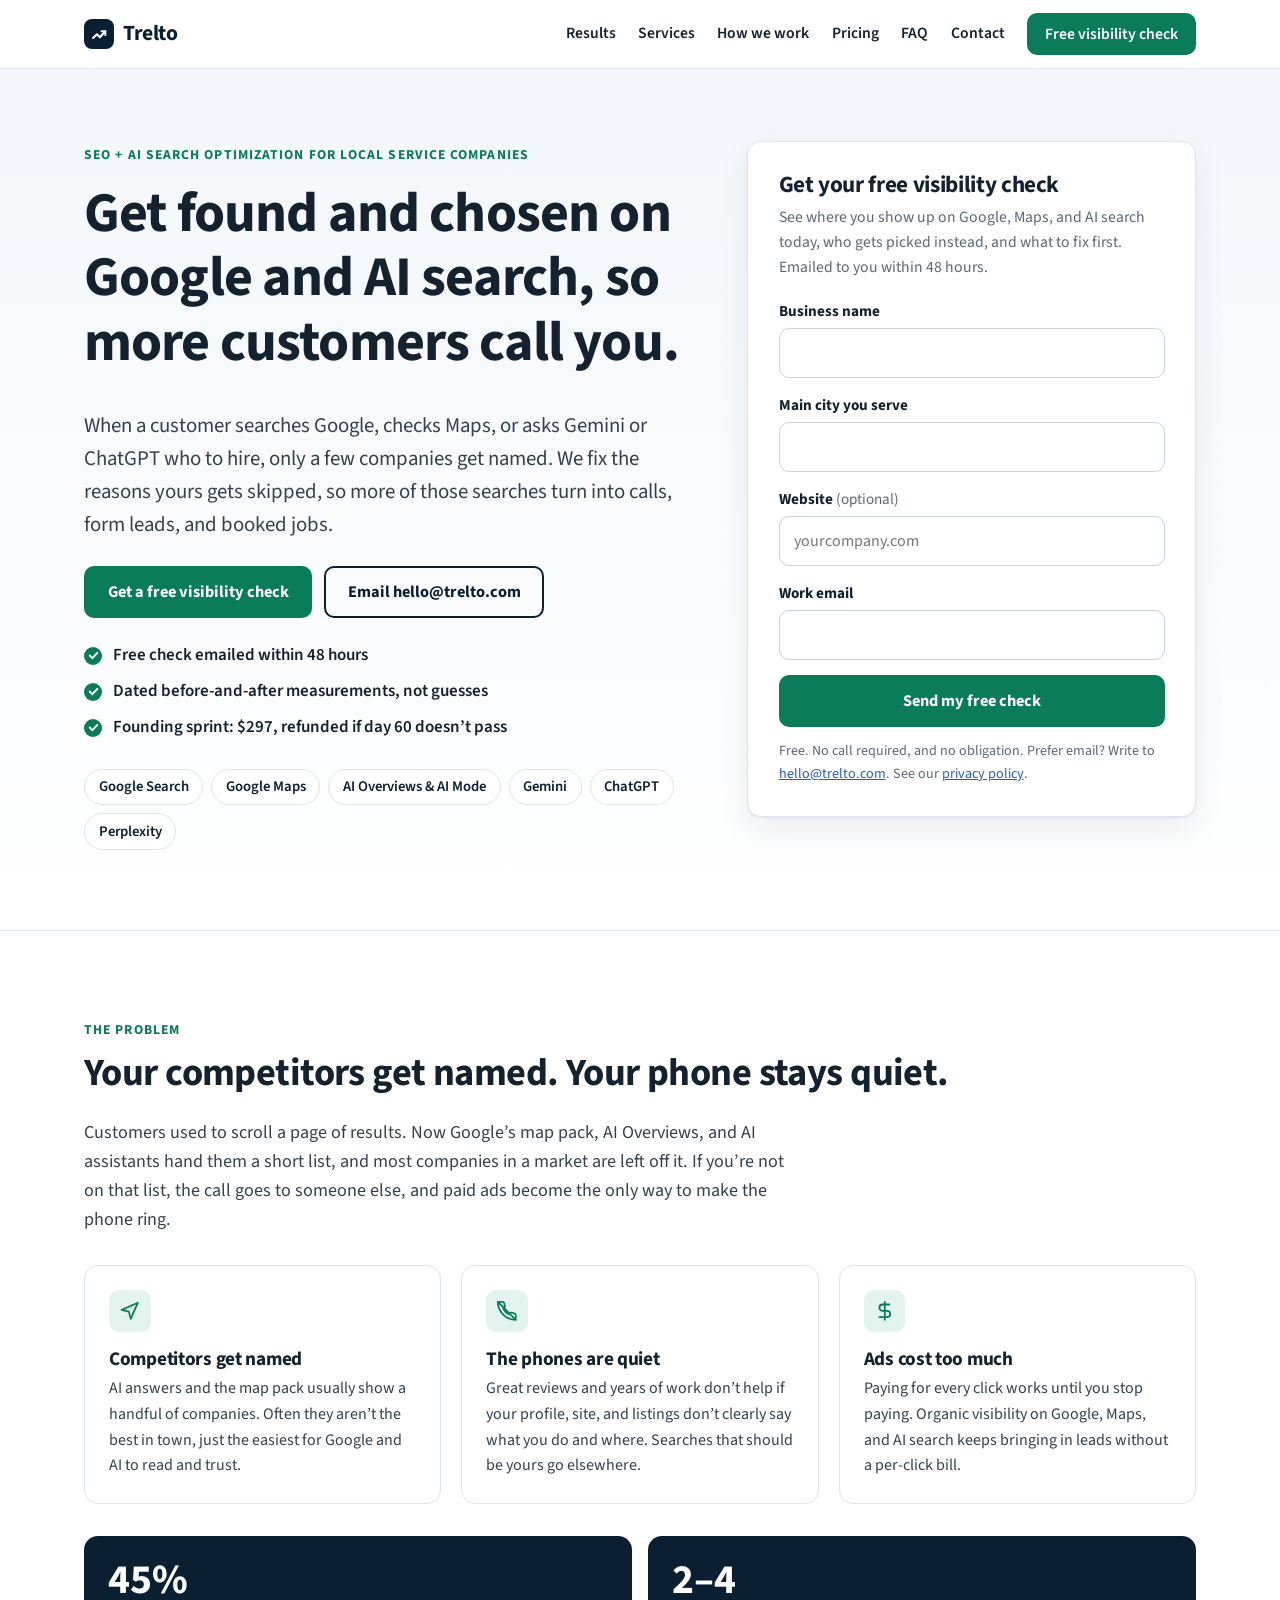
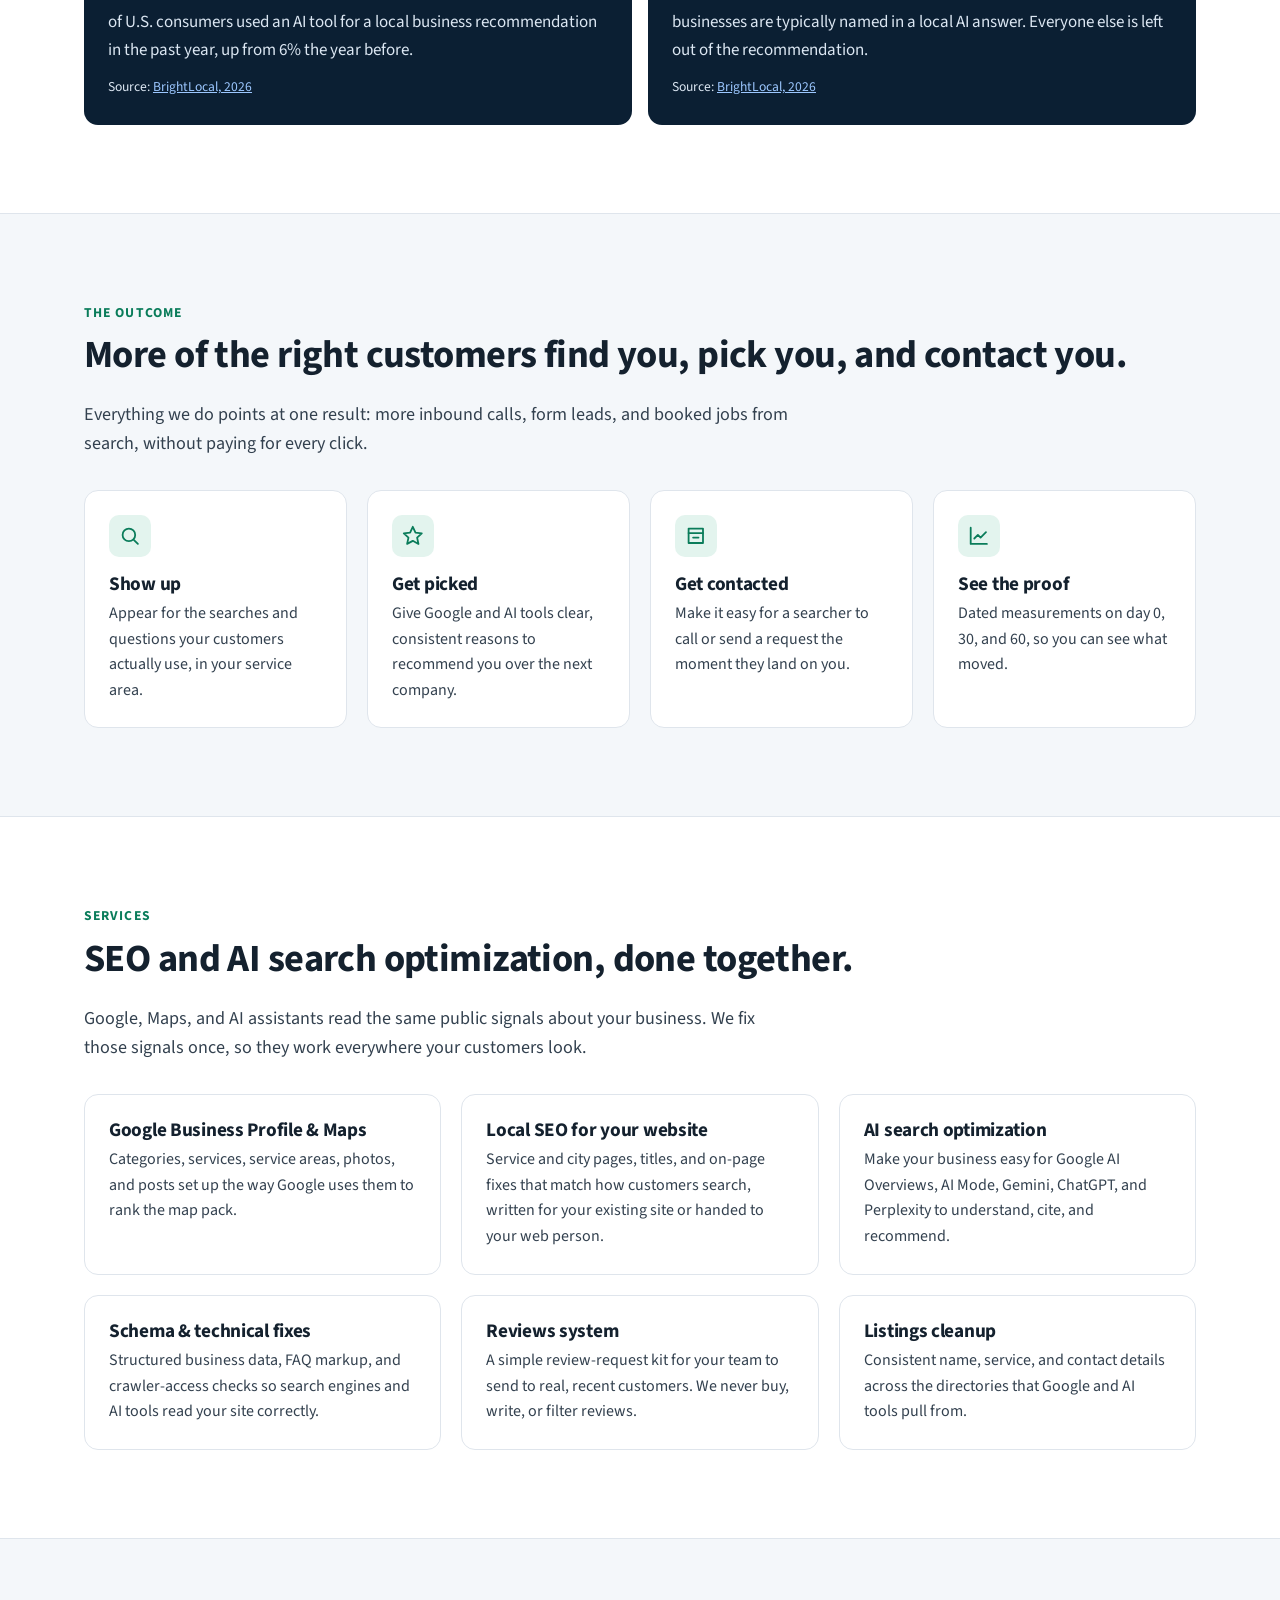
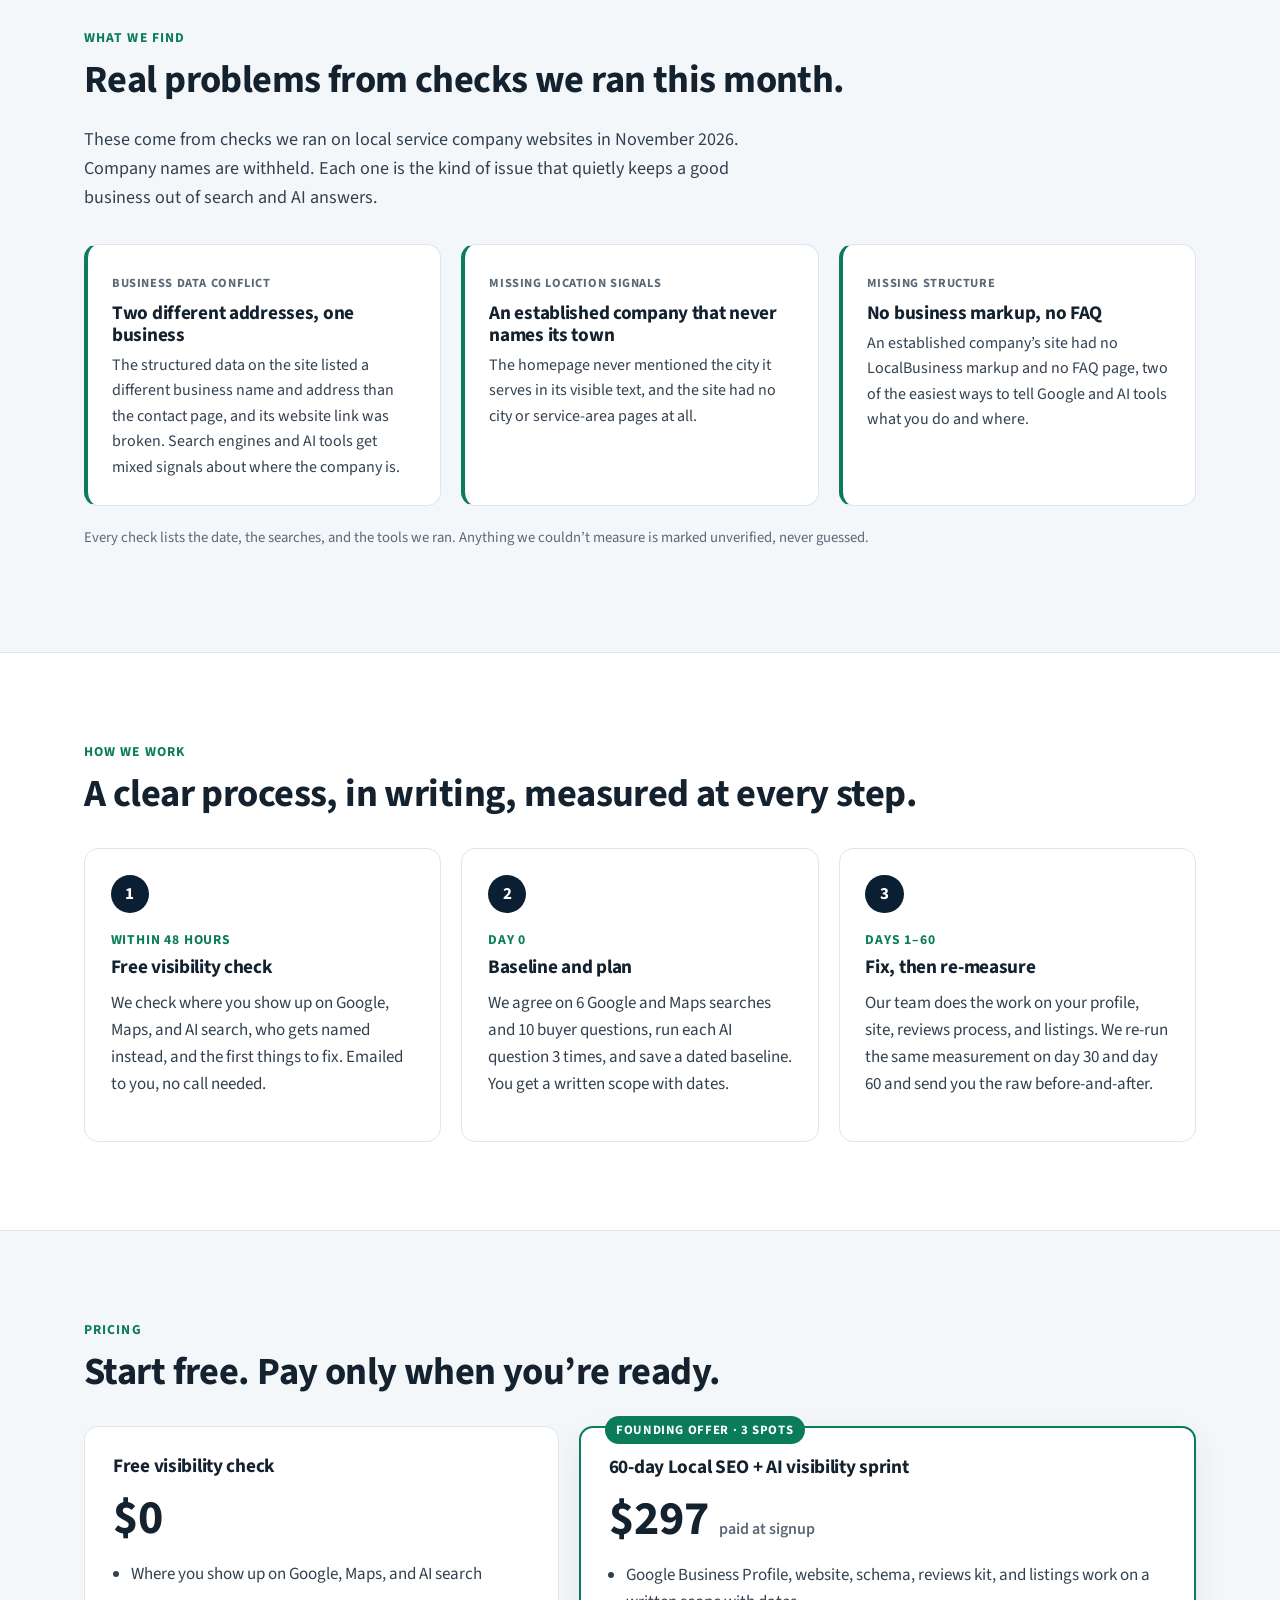
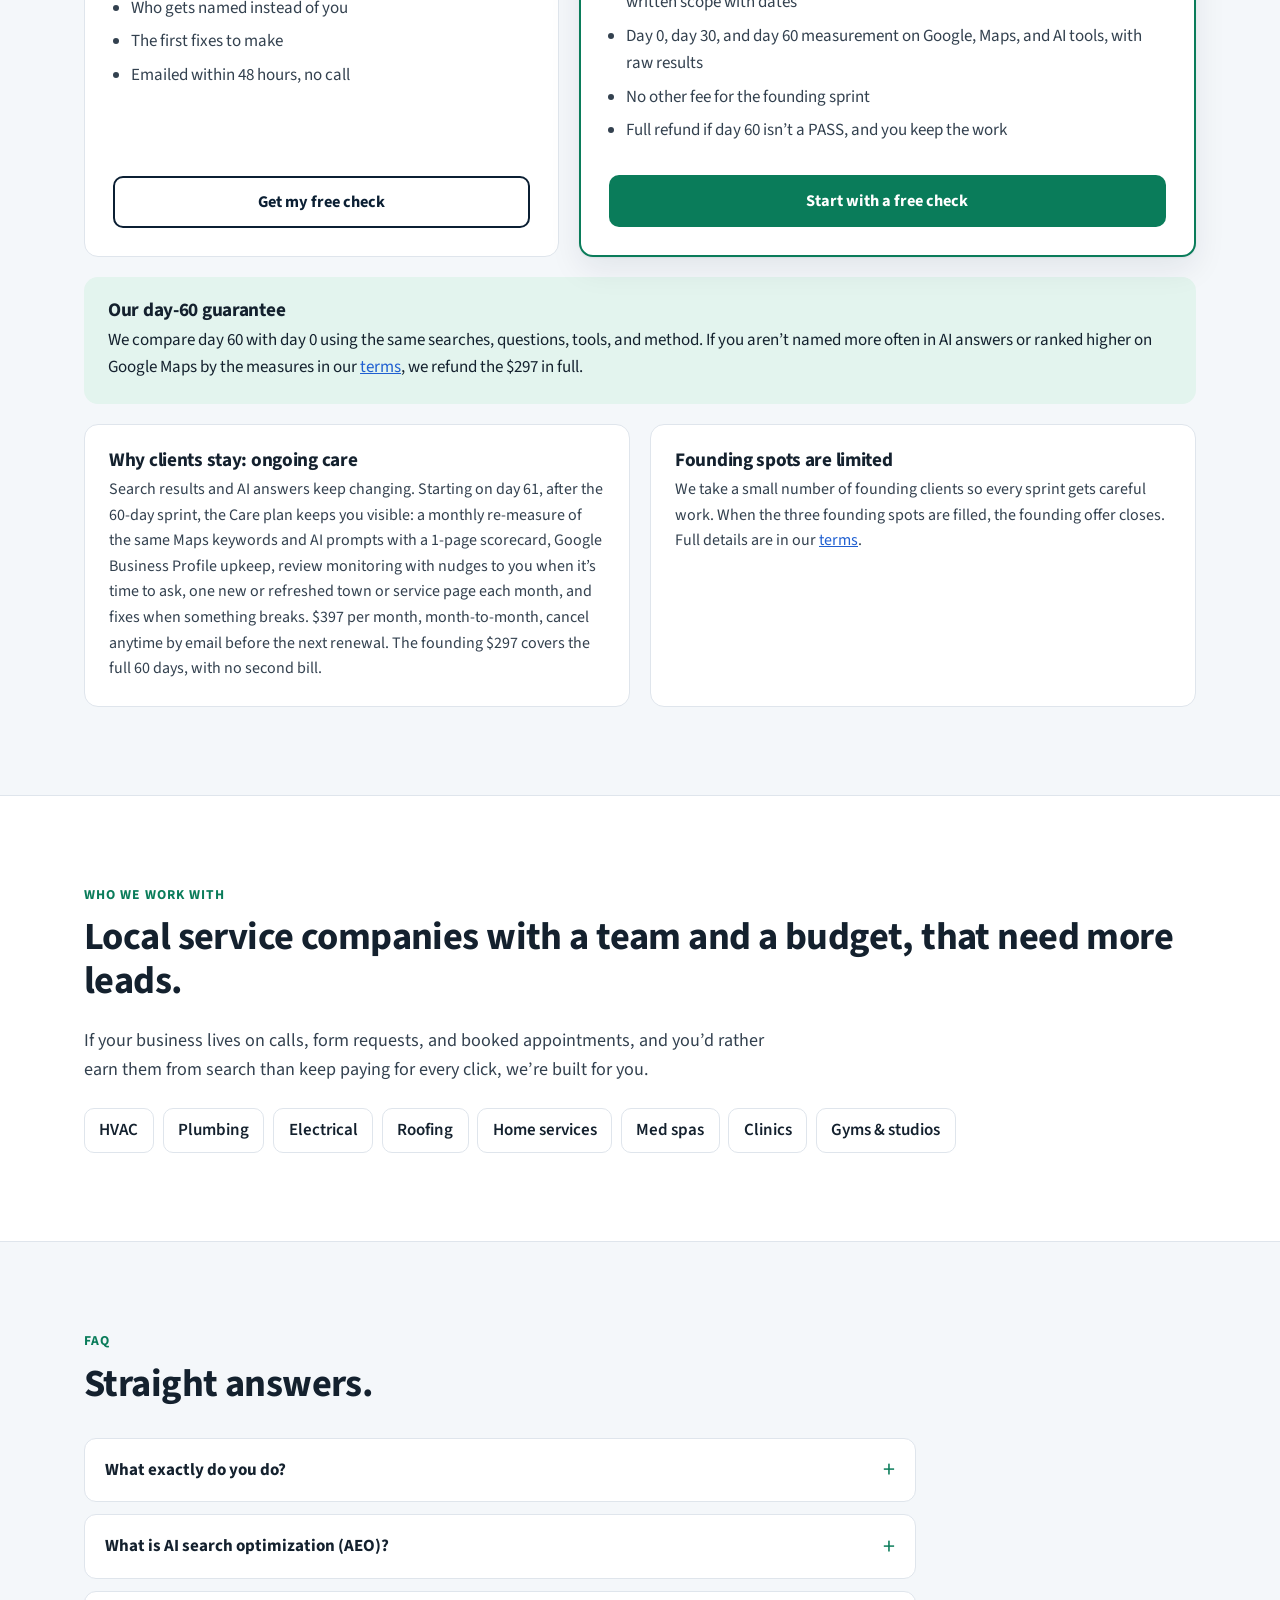
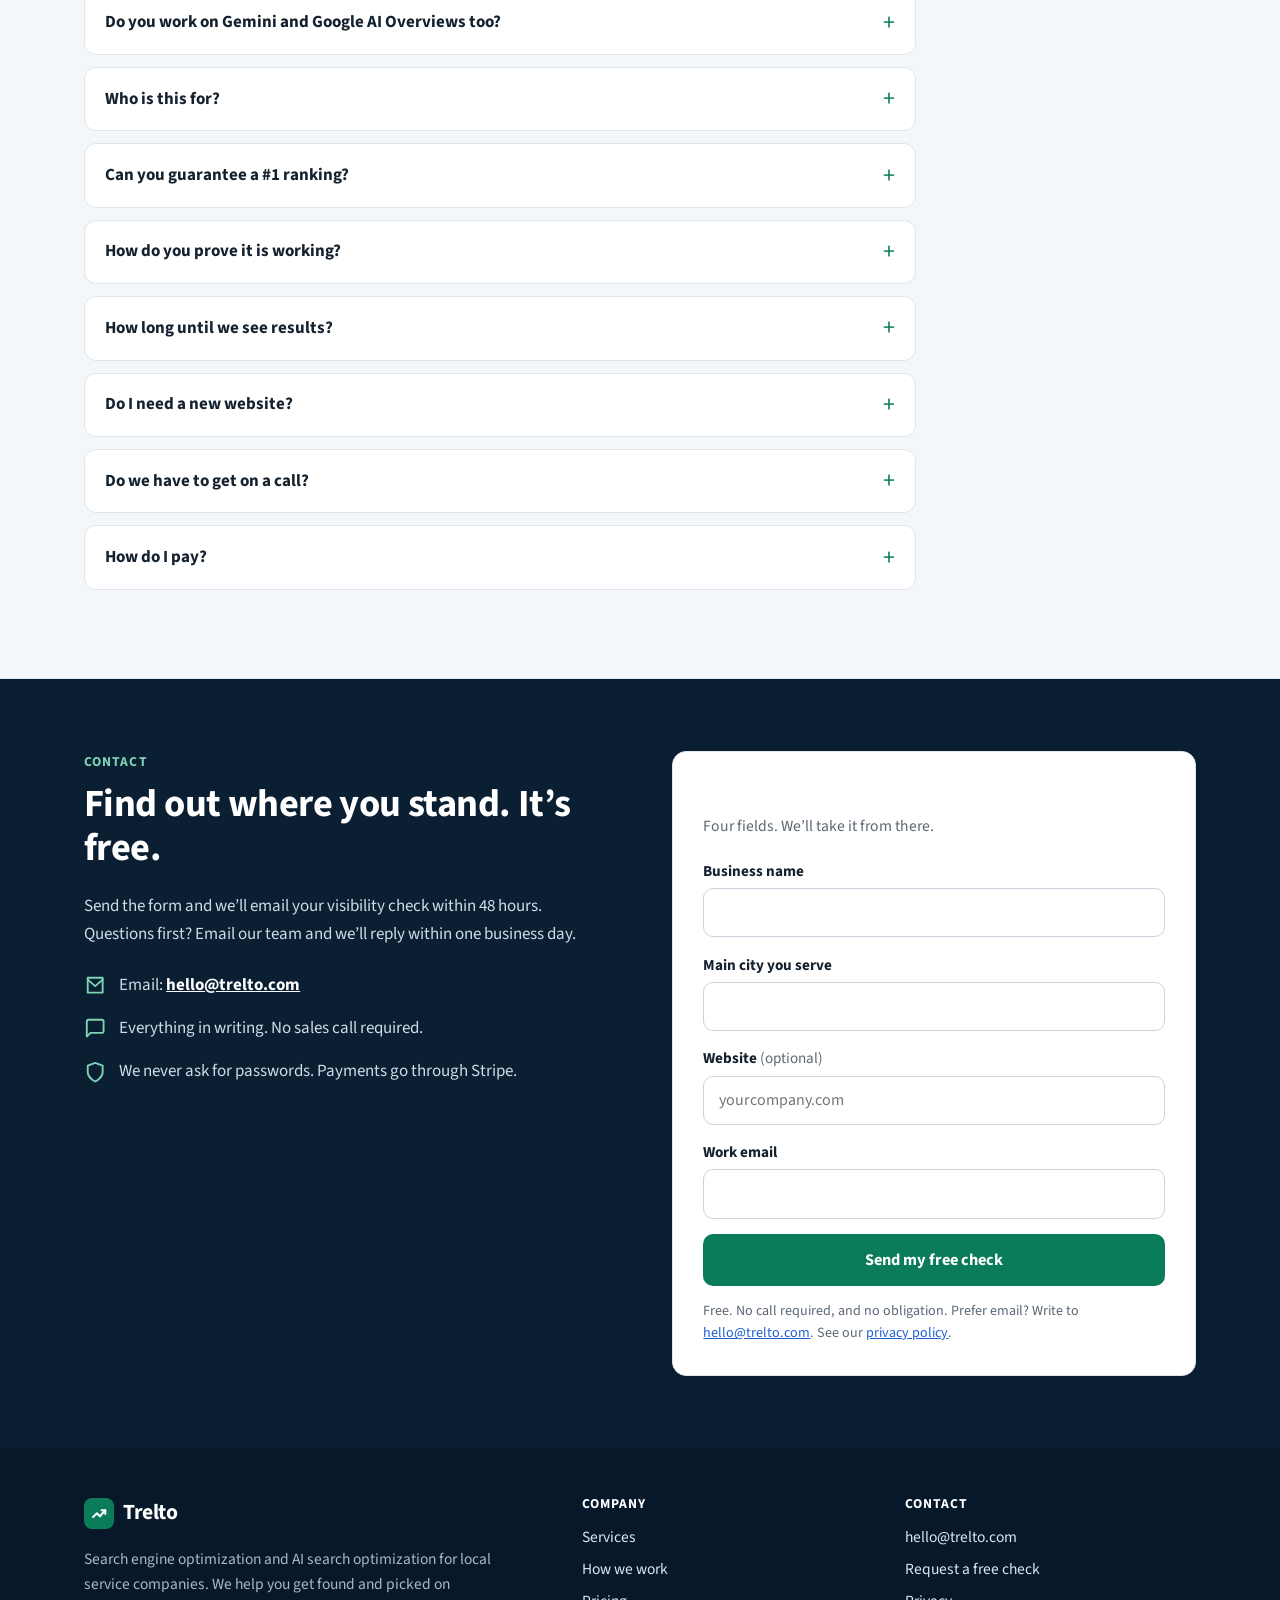
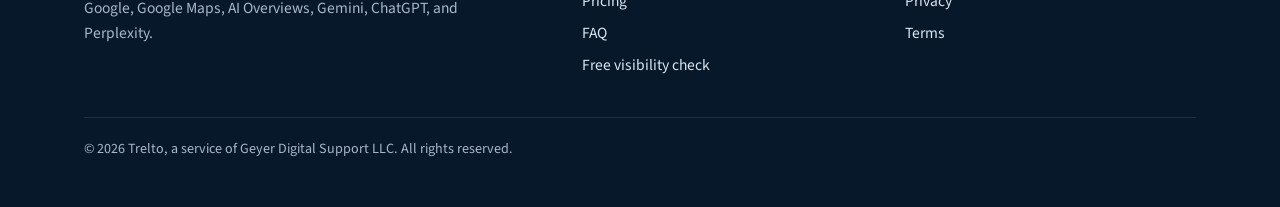
==== commit b05114a1: "Care plan: $397/month from day 61, with defined monthly deliverables (terms, homepage, llms.txt, sch" ====
--- a/index.html
+++ b/index.html
@@ -88,9 +88,9 @@
      {
       "@type": "Offer",
       "name": "Care plan",
-      "price": "297",
+      "price": "397",
       "priceCurrency": "USD",
-      "description": "Monthly re-measurement, reporting, and upkeep. Month-to-month.",
+      "description": "$397 per month after the 60-day sprint (from day 61), month-to-month: monthly re-measurement with a 1-page scorecard, Google Business Profile upkeep, review monitoring, one new or refreshed town or service page a month, and fixes when something breaks.",
       "itemOffered": {
        "@type": "Service",
        "name": "Monthly SEO and AI visibility care"
@@ -363,7 +363,7 @@
           <p>We compare day 60 with day 0 using the same searches, questions, tools, and method. If you aren’t named more often in AI answers or ranked higher on Google Maps by the measures in our <a href="/terms.html">terms</a>, we refund the $297 in full.</p>
         </div>
         <div class="grid g2" style="margin-top:1.25rem">
-          <article class="tile"><h3>Why clients stay: ongoing care</h3><p>Search results and AI answers keep changing. After the sprint, the Care plan keeps you visible with a monthly re-measurement and report, new pages or FAQs, review-request pushes, and listings upkeep. $297 per month, month-to-month, cancel anytime by email.</p></article>
+          <article class="tile"><h3>Why clients stay: ongoing care</h3><p>Search results and AI answers keep changing. Starting on day 61, after the 60-day sprint, the Care plan keeps you visible: a monthly re-measure of the same Maps keywords and AI prompts with a 1-page scorecard, Google Business Profile upkeep, review monitoring with nudges to you when it’s time to ask, one new or refreshed town or service page each month, and fixes when something breaks. $397 per month, month-to-month, cancel anytime by email before the next renewal. The founding $297 covers the full 60 days, with no second bill.</p></article>
           <article class="tile"><h3>Founding spots are limited</h3><p>We take a small number of founding clients so every sprint gets careful work. When the three founding spots are filled, the founding offer closes. Full details are in our <a href="/terms.html">terms</a>.</p></article>
         </div>
       </div>
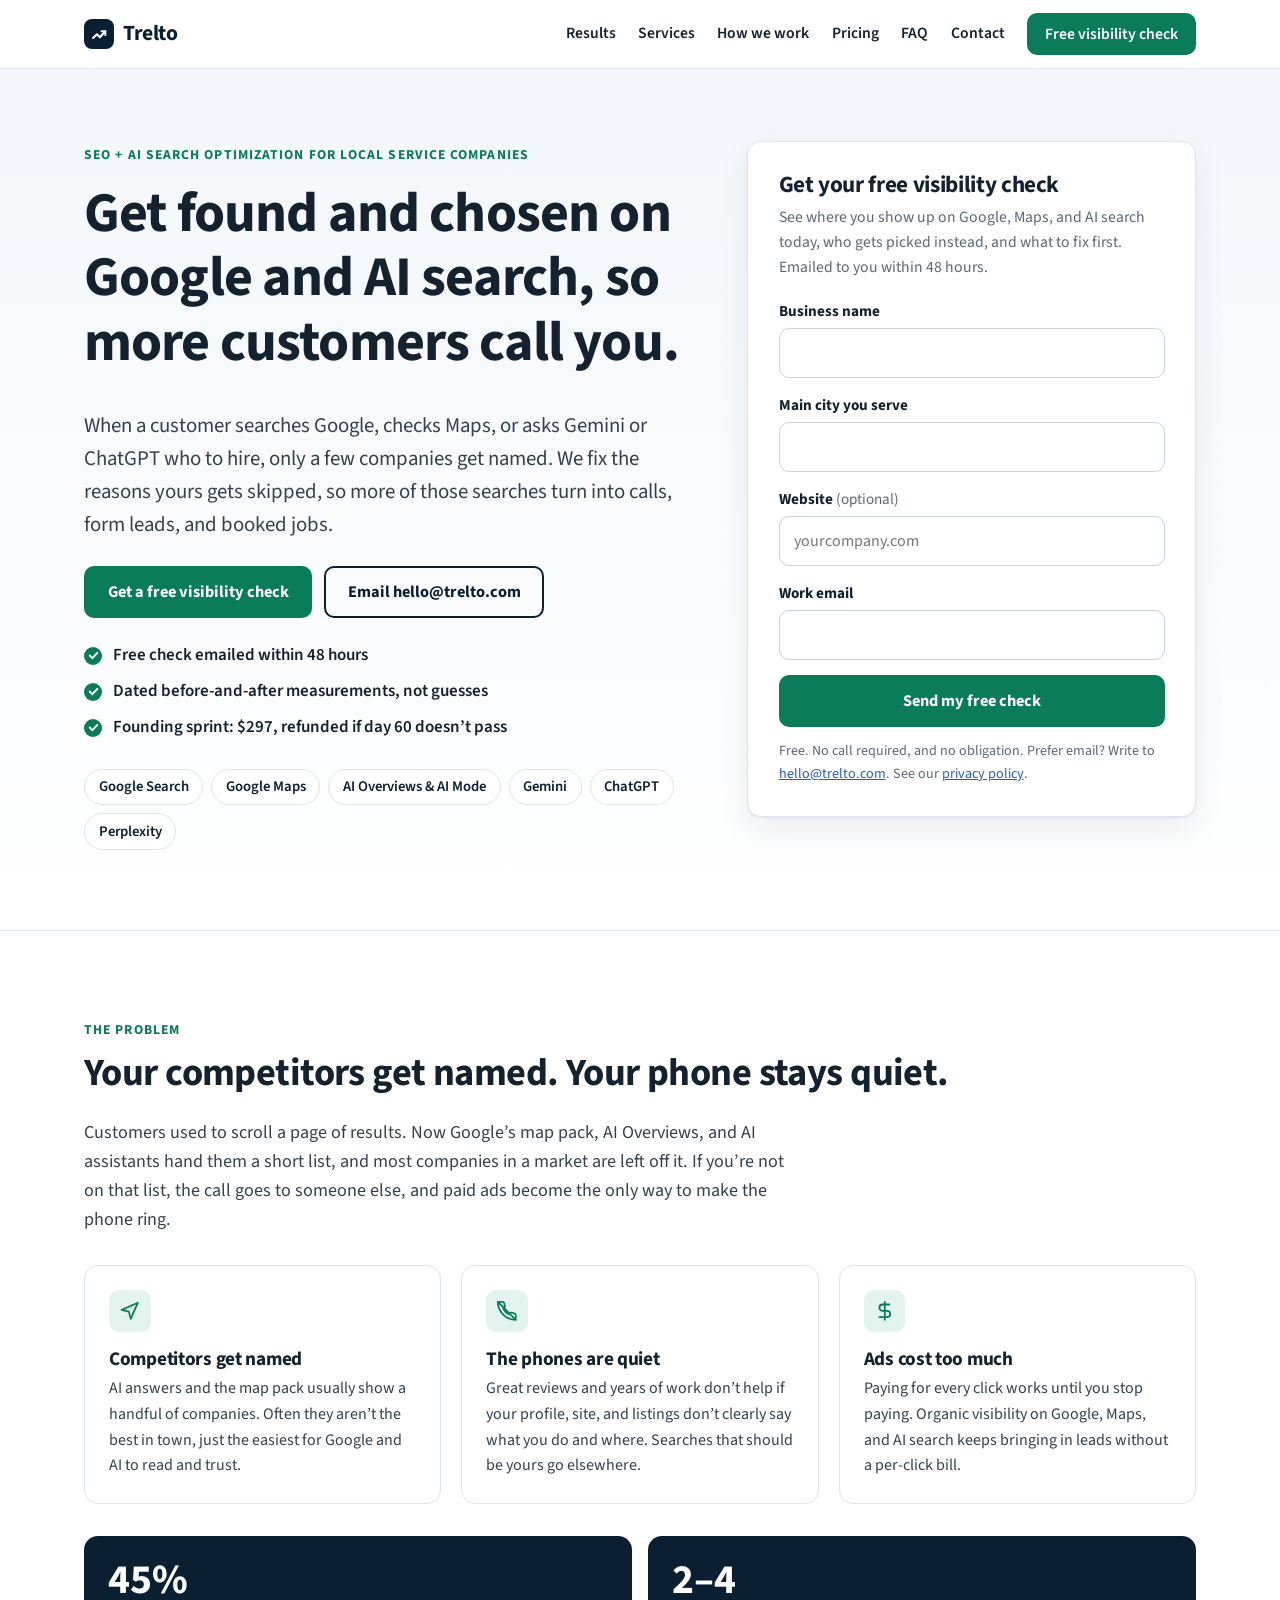
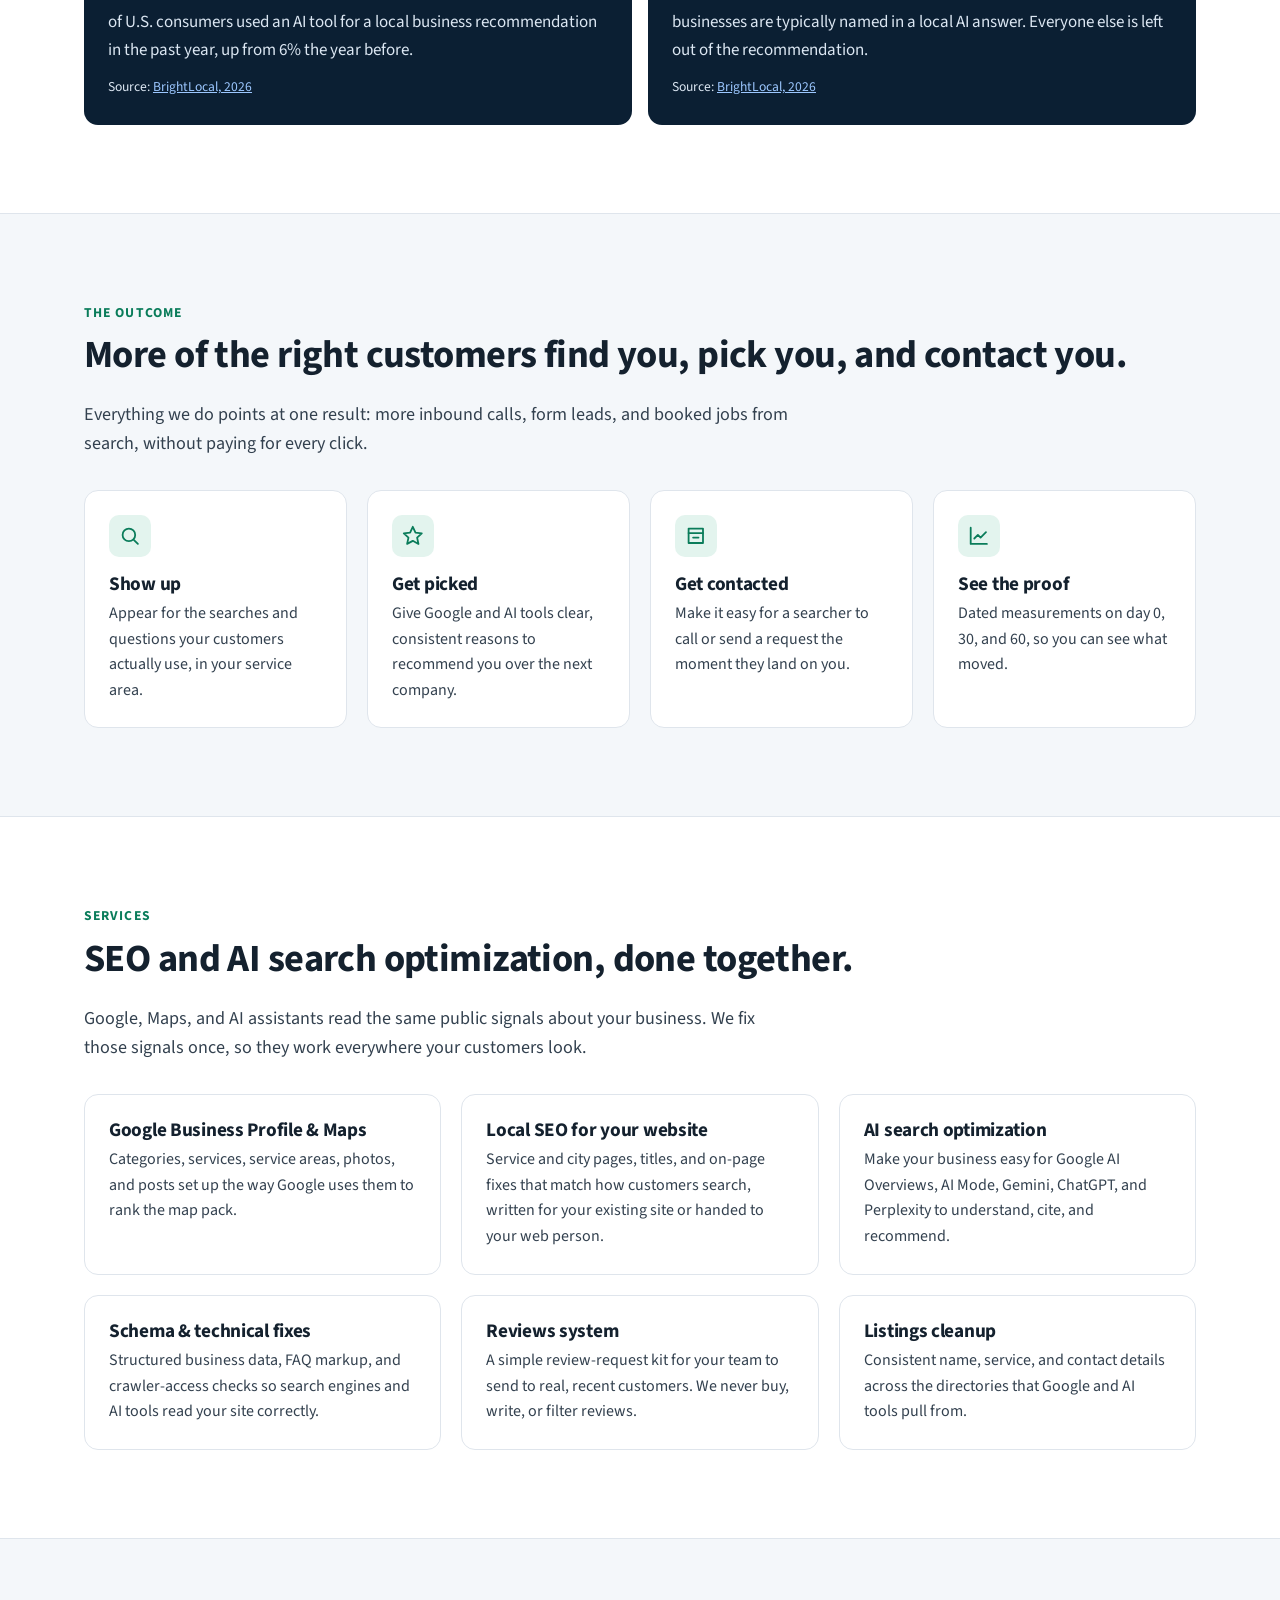
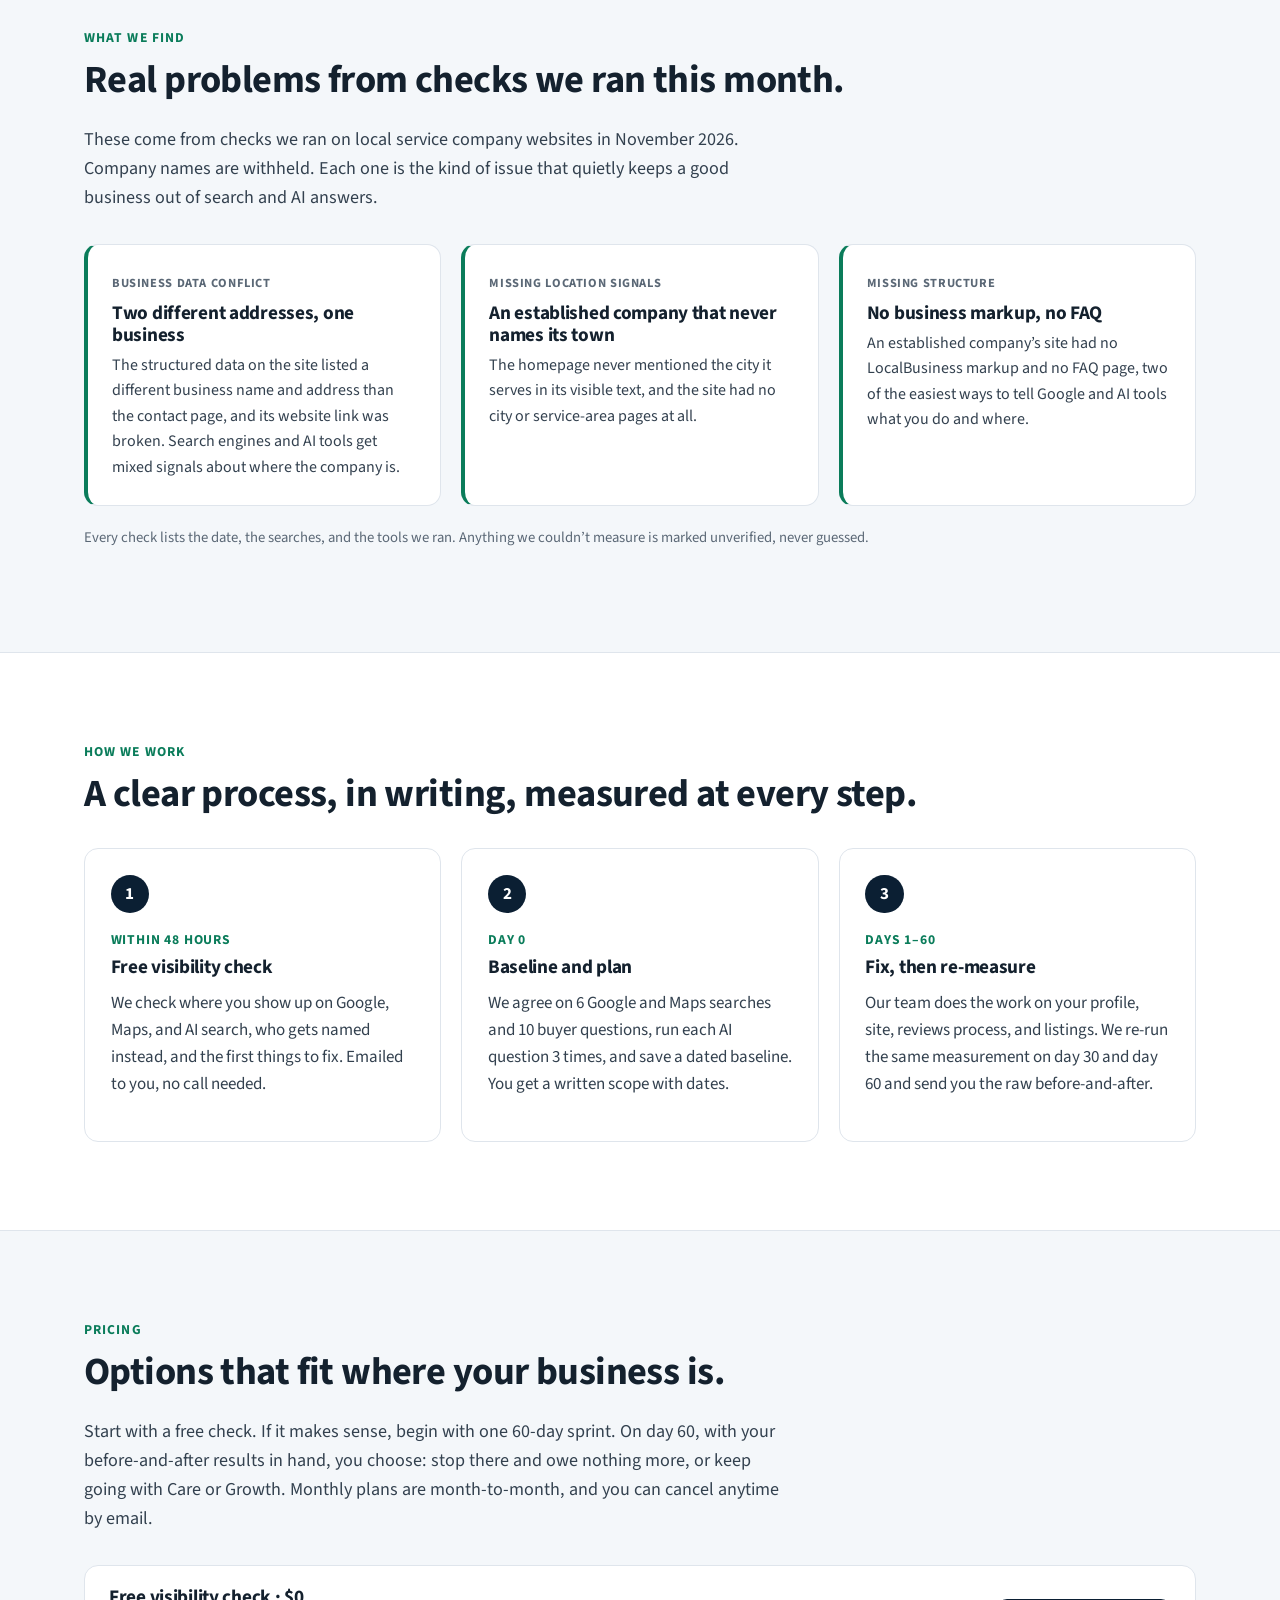
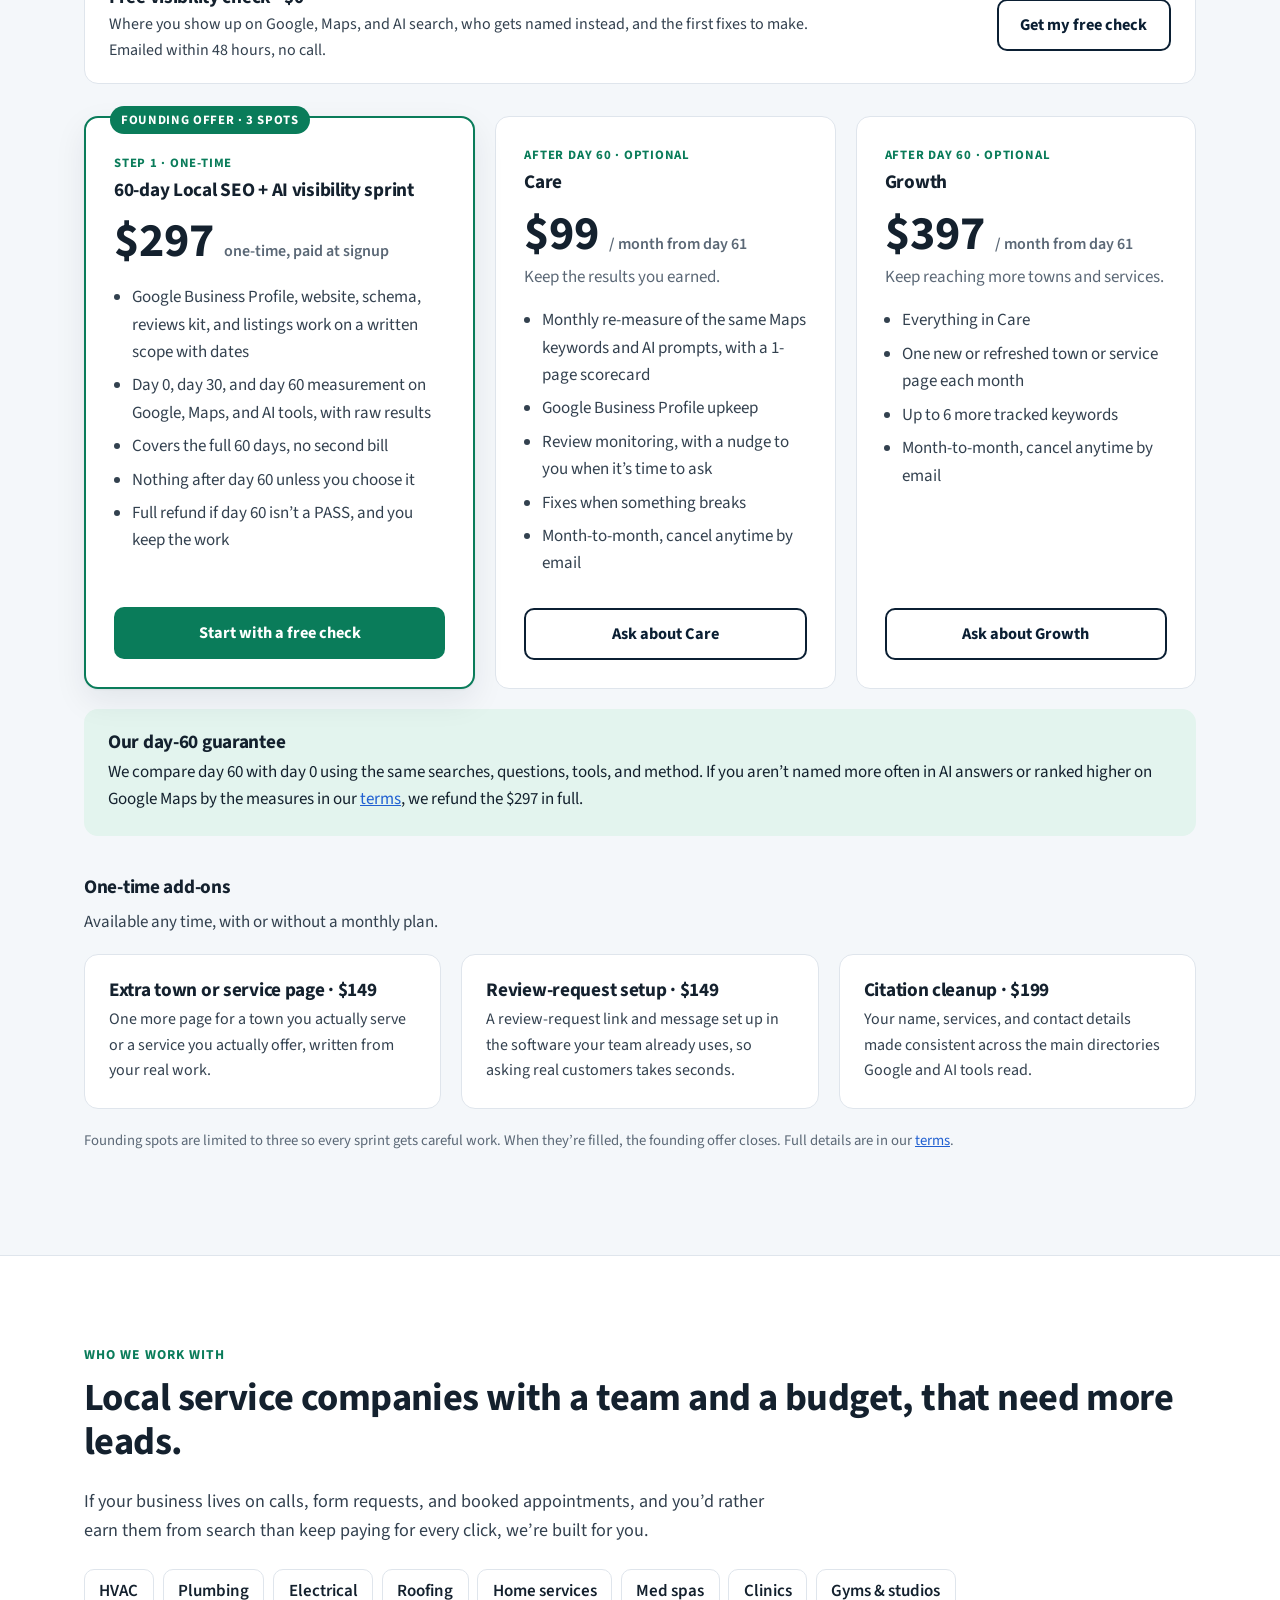
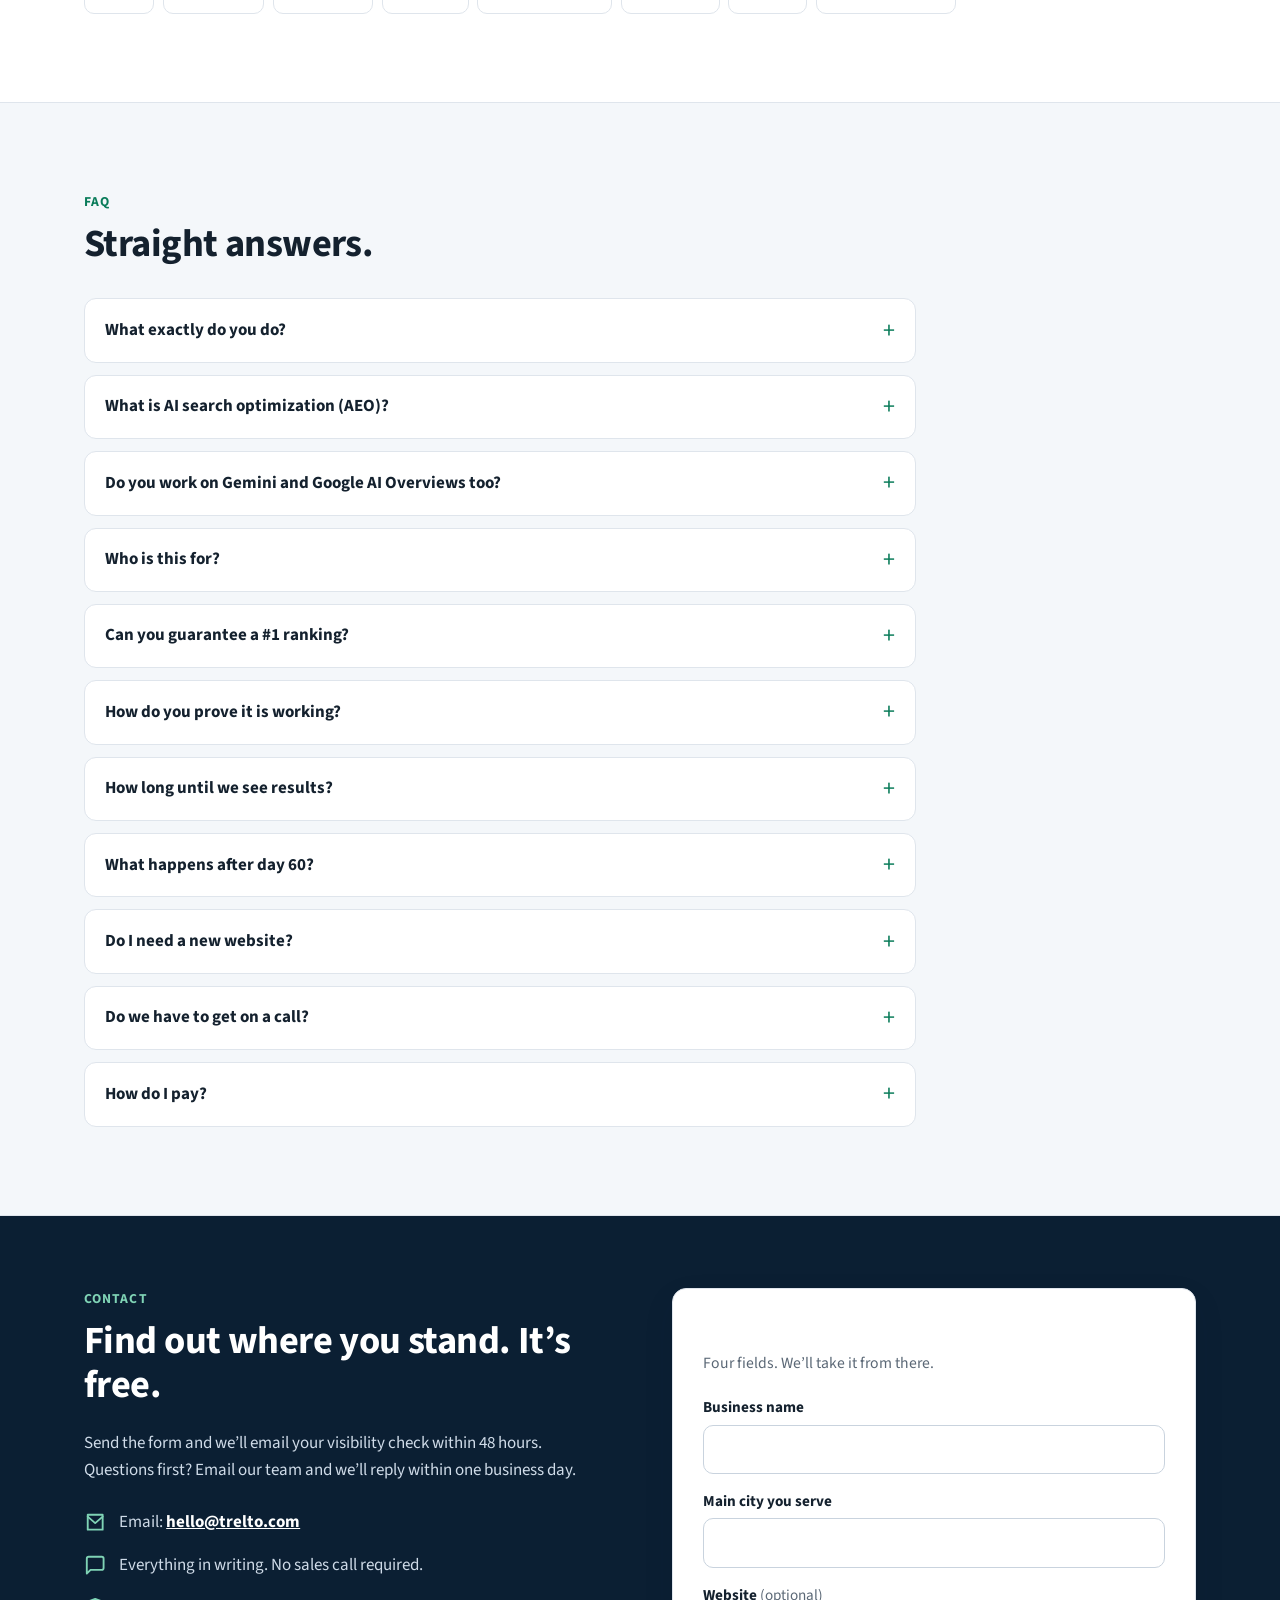
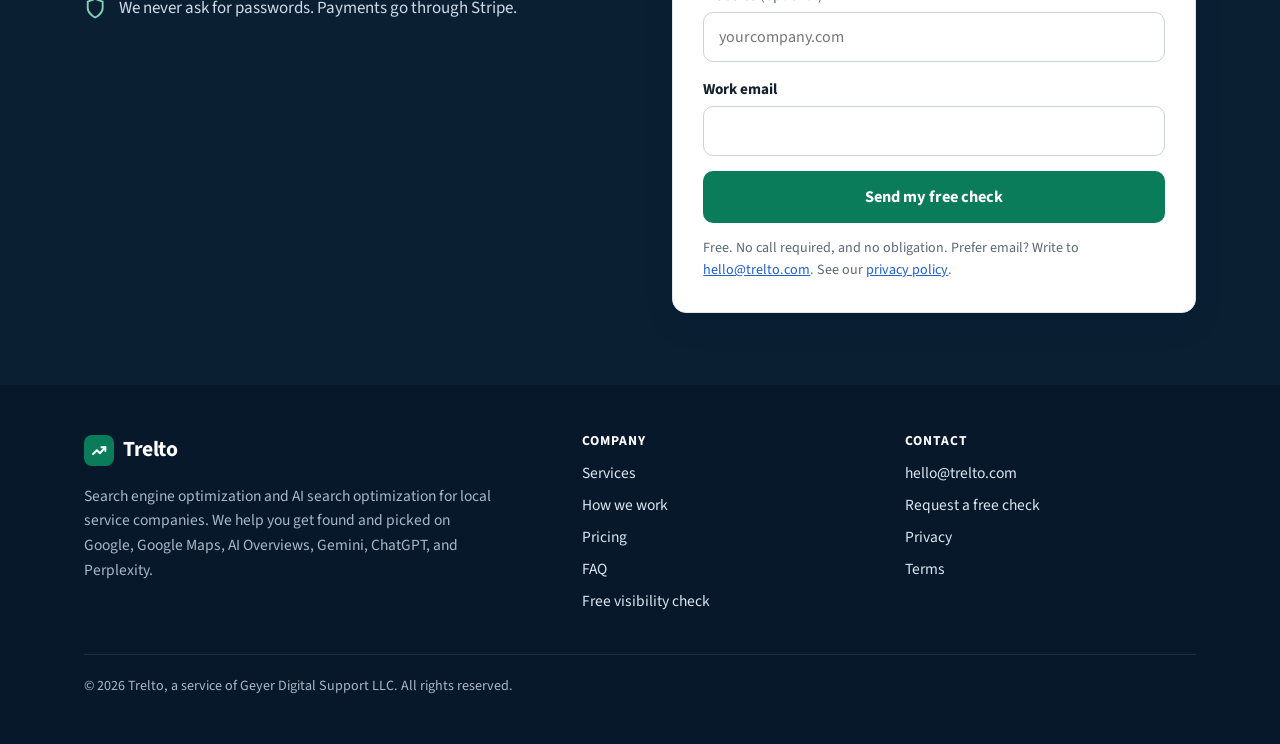
==== commit 4896f6e2: "Pricing menu: one-time sprint, Care $99/mo, Growth $397/mo, one-time add-ons (homepage, terms, llms." ====
--- a/index.html
+++ b/index.html
@@ -79,7 +79,7 @@
       "name": "Founding Sprint",
       "price": "297",
       "priceCurrency": "USD",
-      "description": "60-day local SEO and AI visibility sprint for up to three founding clients, $297 at signup, refunded in full if the day-60 result is not a PASS as defined in the terms.",
+      "description": "One-time 60-day local SEO and AI visibility sprint for up to three founding clients, $297 at signup, nothing owed after day 60 unless the client chooses a plan, refunded in full if the day-60 result is not a PASS as defined in the terms.",
       "itemOffered": {
        "@type": "Service",
        "name": "60-day local SEO and AI visibility sprint"
@@ -87,13 +87,66 @@
      },
      {
       "@type": "Offer",
-      "name": "Care plan",
+      "name": "Care",
+      "price": "99",
+      "priceCurrency": "USD",
+      "description": "Optional, from day 61 after the 60-day sprint, month-to-month: monthly re-measure of the same Maps keywords and AI prompts with a 1-page scorecard, Google Business Profile upkeep, review monitoring and owner nudges, and fixes when something breaks.",
+      "priceSpecification": {
+       "@type": "UnitPriceSpecification",
+       "price": "99",
+       "priceCurrency": "USD",
+       "unitText": "MONTH"
+      },
+      "itemOffered": {
+       "@type": "Service",
+       "name": "Monthly SEO and AI visibility care"
+      }
+     },
+     {
+      "@type": "Offer",
+      "name": "Growth",
       "price": "397",
       "priceCurrency": "USD",
-      "description": "$397 per month after the 60-day sprint (from day 61), month-to-month: monthly re-measurement with a 1-page scorecard, Google Business Profile upkeep, review monitoring, one new or refreshed town or service page a month, and fixes when something breaks.",
-      "itemOffered": {
-       "@type": "Service",
-       "name": "Monthly SEO and AI visibility care"
+      "description": "Optional, from day 61, month-to-month: everything in Care plus one new or refreshed town or service page a month and up to 6 more tracked keywords.",
+      "priceSpecification": {
+       "@type": "UnitPriceSpecification",
+       "price": "397",
+       "priceCurrency": "USD",
+       "unitText": "MONTH"
+      },
+      "itemOffered": {
+       "@type": "Service",
+       "name": "Monthly SEO and AI visibility growth"
+      }
+     },
+     {
+      "@type": "Offer",
+      "name": "Extra town or service page",
+      "price": "149",
+      "priceCurrency": "USD",
+      "itemOffered": {
+       "@type": "Service",
+       "name": "Additional town or service page (one-time)"
+      }
+     },
+     {
+      "@type": "Offer",
+      "name": "Review-request setup",
+      "price": "149",
+      "priceCurrency": "USD",
+      "itemOffered": {
+       "@type": "Service",
+       "name": "Review-request setup (one-time)"
+      }
+     },
+     {
+      "@type": "Offer",
+      "name": "Citation cleanup",
+      "price": "199",
+      "priceCurrency": "USD",
+      "itemOffered": {
+       "@type": "Service",
+       "name": "Citation cleanup (one-time)"
       }
      }
     ]
@@ -165,6 +218,14 @@
      "acceptedAnswer": {
       "@type": "Answer",
       "text": "Some fixes, like profile and website corrections, can show up within weeks. Rankings and AI answers usually take longer, and nothing is promised in the first 2 to 3 weeks. That is why the sprint runs 60 days and is measured at day 30 and day 60."
+     }
+    },
+    {
+     "@type": "Question",
+     "name": "What happens after day 60?",
+     "acceptedAnswer": {
+      "@type": "Answer",
+      "text": "You choose. The sprint is a one-time $297 and nothing is billed after day 60 unless you pick a plan. You can stop there, keep your results maintained with Care at $99 a month, or keep expanding with Growth at $397 a month. Both plans start on day 61, run month-to-month, and can be canceled anytime by email. One-time add-ons are available too."
      }
     },
     {
@@ -332,40 +393,67 @@
     <section id="pricing" class="section soft">
       <div class="wrap">
         <p class="kicker">Pricing</p>
-        <h2>Start free. Pay only when you’re ready.</h2>
-        <div class="offer-grid">
-          <div class="price-card">
-            <h3>Free visibility check</h3>
-            <p class="price">$0</p>
-            <ul>
-              <li>Where you show up on Google, Maps, and AI search</li>
-              <li>Who gets named instead of you</li>
-              <li>The first fixes to make</li>
-              <li>Emailed within 48 hours, no call</li>
-            </ul>
-            <a class="btn btn-line" href="#check">Get my free check</a>
-          </div>
+        <h2>Options that fit where your business is.</h2>
+        <p class="intro">Start with a free check. If it makes sense, begin with one 60-day sprint. On day 60, with your before-and-after results in hand, you choose: stop there and owe nothing more, or keep going with Care or Growth. Monthly plans are month-to-month, and you can cancel anytime by email.</p>
+        <div class="free-strip">
+          <div><h3>Free visibility check · $0</h3><p>Where you show up on Google, Maps, and AI search, who gets named instead, and the first fixes to make. Emailed within 48 hours, no call.</p></div>
+          <a class="btn btn-line" href="#check">Get my free check</a>
+        </div>
+        <div class="plans">
           <div class="price-card feature">
             <span class="badge">Founding offer · 3 spots</span>
+            <p class="plan-tag">Step 1 · One-time</p>
             <h3>60-day Local SEO + AI visibility sprint</h3>
-            <p class="price">$297 <small>paid at signup</small></p>
+            <p class="price">$297 <small>one-time, paid at signup</small></p>
             <ul>
               <li>Google Business Profile, website, schema, reviews kit, and listings work on a written scope with dates</li>
               <li>Day 0, day 30, and day 60 measurement on Google, Maps, and AI tools, with raw results</li>
-              <li>No other fee for the founding sprint</li>
+              <li>Covers the full 60 days, no second bill</li>
+              <li>Nothing after day 60 unless you choose it</li>
               <li>Full refund if day 60 isn’t a PASS, and you keep the work</li>
             </ul>
             <a class="btn btn-primary" href="#check">Start with a free check</a>
           </div>
+          <div class="price-card">
+            <p class="plan-tag">After day 60 · Optional</p>
+            <h3>Care</h3>
+            <p class="price">$99 <small>/ month from day 61</small></p>
+            <p class="plan-sub">Keep the results you earned.</p>
+            <ul>
+              <li>Monthly re-measure of the same Maps keywords and AI prompts, with a 1-page scorecard</li>
+              <li>Google Business Profile upkeep</li>
+              <li>Review monitoring, with a nudge to you when it’s time to ask</li>
+              <li>Fixes when something breaks</li>
+              <li>Month-to-month, cancel anytime by email</li>
+            </ul>
+            <a class="btn btn-line" href="mailto:hello@trelto.com?subject=Question%20about%20Care">Ask about Care</a>
+          </div>
+          <div class="price-card">
+            <p class="plan-tag">After day 60 · Optional</p>
+            <h3>Growth</h3>
+            <p class="price">$397 <small>/ month from day 61</small></p>
+            <p class="plan-sub">Keep reaching more towns and services.</p>
+            <ul>
+              <li>Everything in Care</li>
+              <li>One new or refreshed town or service page each month</li>
+              <li>Up to 6 more tracked keywords</li>
+              <li>Month-to-month, cancel anytime by email</li>
+            </ul>
+            <a class="btn btn-line" href="mailto:hello@trelto.com?subject=Question%20about%20Growth">Ask about Growth</a>
+          </div>
         </div>
         <div class="guarantee">
           <h3>Our day-60 guarantee</h3>
           <p>We compare day 60 with day 0 using the same searches, questions, tools, and method. If you aren’t named more often in AI answers or ranked higher on Google Maps by the measures in our <a href="/terms.html">terms</a>, we refund the $297 in full.</p>
         </div>
-        <div class="grid g2" style="margin-top:1.25rem">
-          <article class="tile"><h3>Why clients stay: ongoing care</h3><p>Search results and AI answers keep changing. Starting on day 61, after the 60-day sprint, the Care plan keeps you visible: a monthly re-measure of the same Maps keywords and AI prompts with a 1-page scorecard, Google Business Profile upkeep, review monitoring with nudges to you when it’s time to ask, one new or refreshed town or service page each month, and fixes when something breaks. $397 per month, month-to-month, cancel anytime by email before the next renewal. The founding $297 covers the full 60 days, with no second bill.</p></article>
-          <article class="tile"><h3>Founding spots are limited</h3><p>We take a small number of founding clients so every sprint gets careful work. When the three founding spots are filled, the founding offer closes. Full details are in our <a href="/terms.html">terms</a>.</p></article>
-        </div>
+        <h3 style="margin-top:2.5rem">One-time add-ons</h3>
+        <p>Available any time, with or without a monthly plan.</p>
+        <div class="grid g3" style="margin-top:1rem">
+          <article class="tile"><h3>Extra town or service page · $149</h3><p>One more page for a town you actually serve or a service you actually offer, written from your real work.</p></article>
+          <article class="tile"><h3>Review-request setup · $149</h3><p>A review-request link and message set up in the software your team already uses, so asking real customers takes seconds.</p></article>
+          <article class="tile"><h3>Citation cleanup · $199</h3><p>Your name, services, and contact details made consistent across the main directories Google and AI tools read.</p></article>
+        </div>
+        <p class="note-line">Founding spots are limited to three so every sprint gets careful work. When they’re filled, the founding offer closes. Full details are in our <a href="/terms.html">terms</a>.</p>
       </div>
     </section>
 
@@ -392,6 +480,7 @@
           <details><summary>Can you guarantee a #1 ranking?</summary><p>No, and you should be careful with anyone who does. Google and the AI tools are run by other companies and their answers change. What we do promise is in writing: we measure agreed searches and questions on day 0 and day 60, and if the founding sprint does not pass, you get the $297 back and keep the work. The exact rule is in our terms.</p></details>
           <details><summary>How do you prove it is working?</summary><p>Before we start, we agree on 6 Google Maps and Google searches and 10 buyer questions. We run each AI question 3 times, on the same tools, on day 0, day 30, and day 60, and send you the dated raw results. You see the before and after yourself.</p></details>
           <details><summary>How long until we see results?</summary><p>Some fixes, like profile and website corrections, can show up within weeks. Rankings and AI answers usually take longer, and nothing is promised in the first 2 to 3 weeks. That is why the sprint runs 60 days and is measured at day 30 and day 60.</p></details>
+          <details><summary>What happens after day 60?</summary><p>You choose. The sprint is a one-time $297 and nothing is billed after day 60 unless you pick a plan. You can stop there, keep your results maintained with Care at $99 a month, or keep expanding with Growth at $397 a month. Both plans start on day 61, run month-to-month, and can be canceled anytime by email. One-time add-ons are available too.</p></details>
           <details><summary>Do I need a new website?</summary><p>Usually not. We can make changes on your existing site with editor access, or send ready-to-paste pages and code to your web person. We never ask for passwords.</p></details>
           <details><summary>Do we have to get on a call?</summary><p>No. Most clients prefer email, so your team is not pulled off jobs. Everything, including reports, is in writing.</p></details>
           <details><summary>How do I pay?</summary><p>By a secure Stripe payment link we send by email, once you decide to start. There is nothing to buy on this site.</p></details>
--- a/css/site.css
+++ b/css/site.css
@@ -169,3 +169,12 @@
 body.has-mcta{padding-bottom:4.4rem}
 @media(min-width:900px){.mobile-cta{display:none}body.has-mcta{padding-bottom:0}}
 @media(prefers-reduced-motion:reduce){html{scroll-behavior:auto}.btn{transition:none}}
+/* plans menu */
+.free-strip{display:flex;flex-wrap:wrap;gap:1rem 2rem;align-items:center;justify-content:space-between;background:#fff;border:1px solid var(--line);border-radius:var(--radius);padding:1.25rem 1.5rem;margin-top:2rem}
+.free-strip h3{margin-bottom:.25rem}
+.free-strip p{margin:0;max-width:44rem;font-size:1rem}
+.plans{display:grid;gap:1.25rem;margin-top:2rem}
+@media(min-width:960px){.plans{grid-template-columns:1.15fr 1fr 1fr}}
+.plan-tag{font-size:.8rem;font-weight:700;letter-spacing:.06em;text-transform:uppercase;color:var(--accent);margin:0 0 .35rem}
+.plan-sub{color:var(--muted);margin:.2rem 0 0}
+.price-card.feature .plan-tag{margin-top:.4rem}
